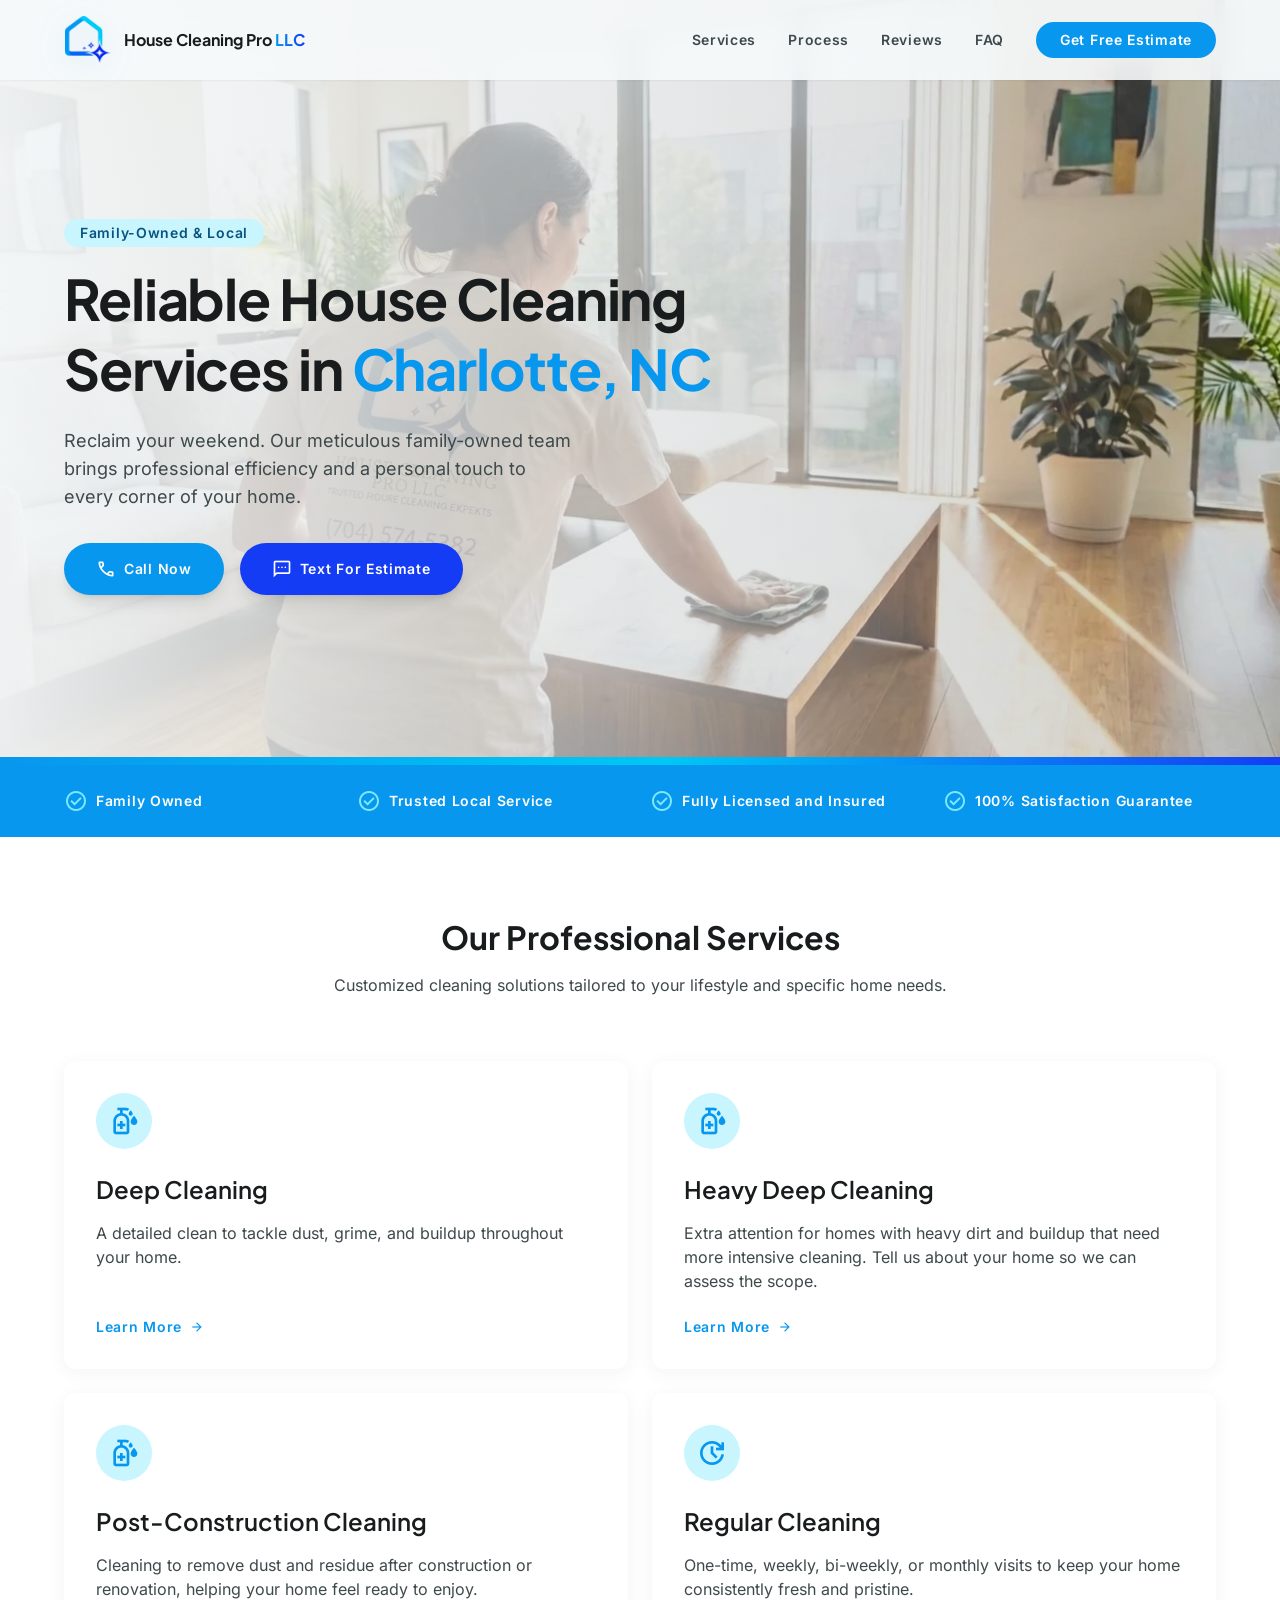
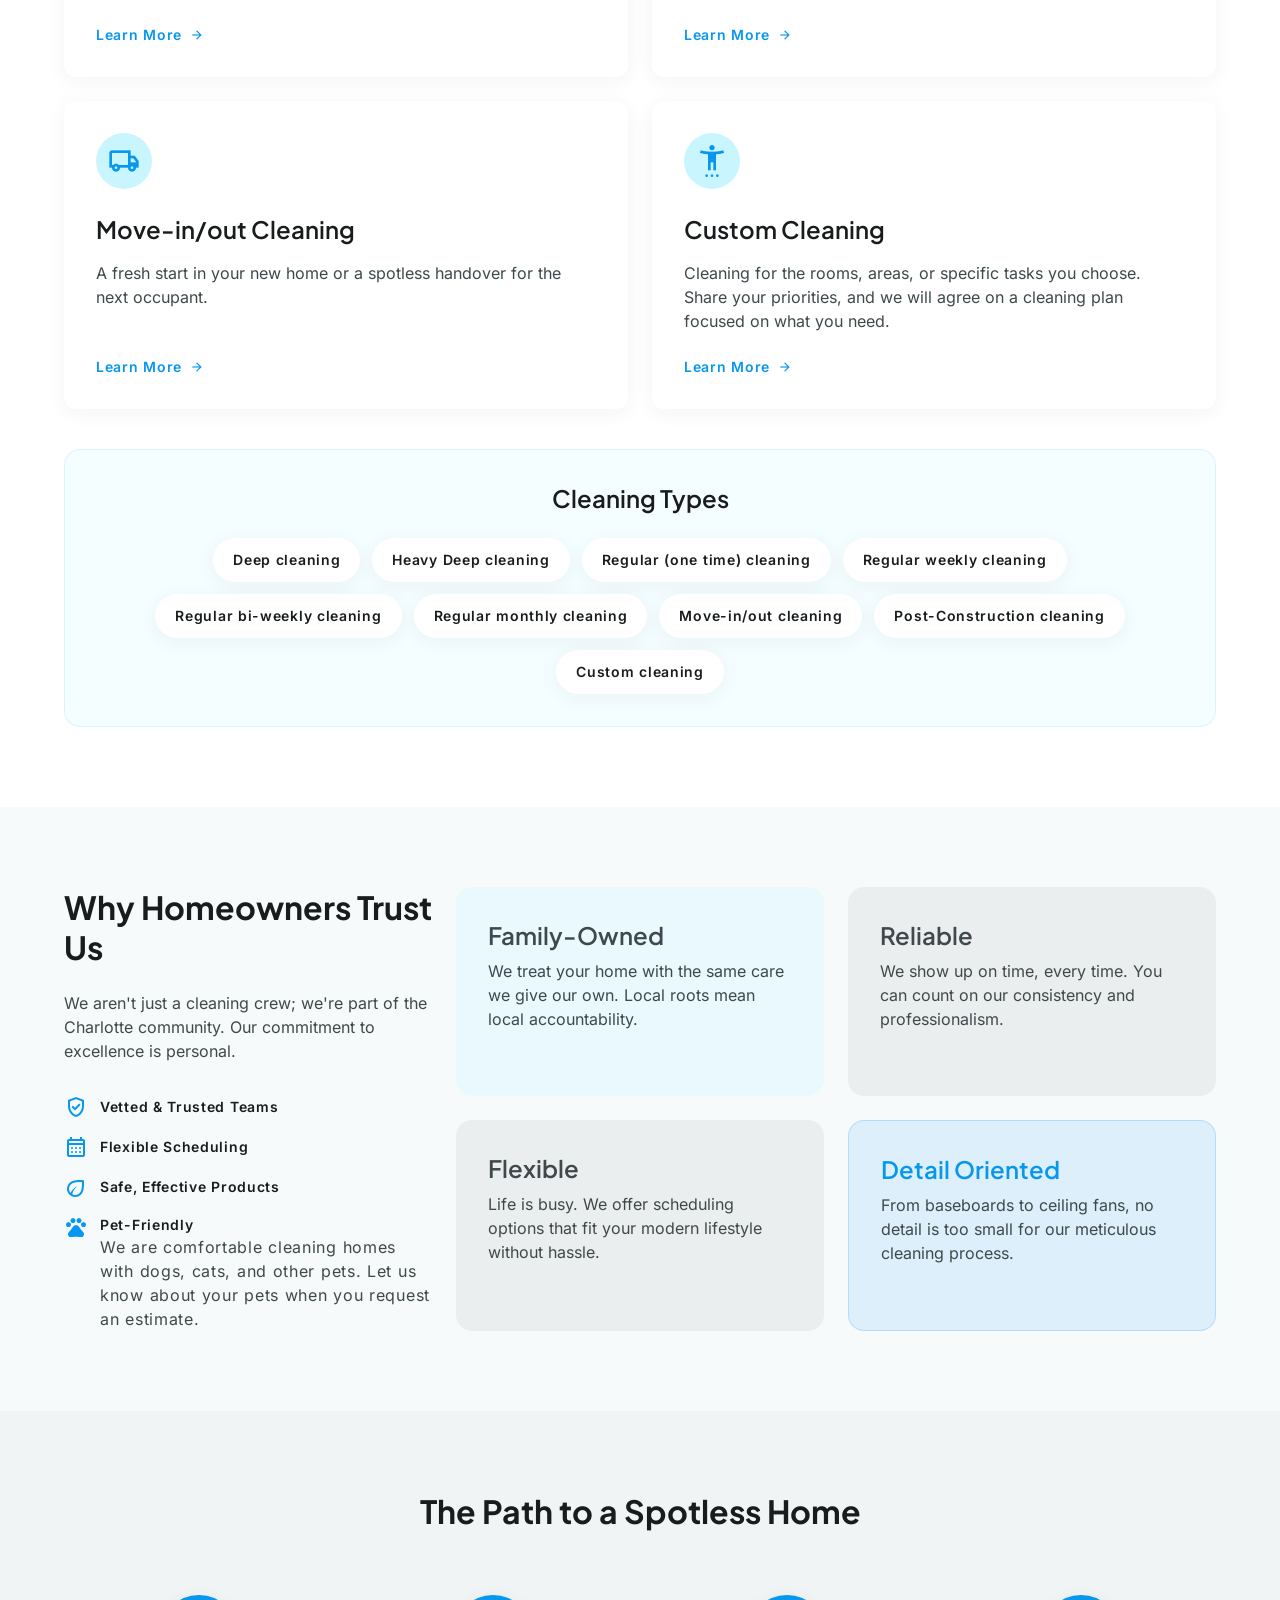
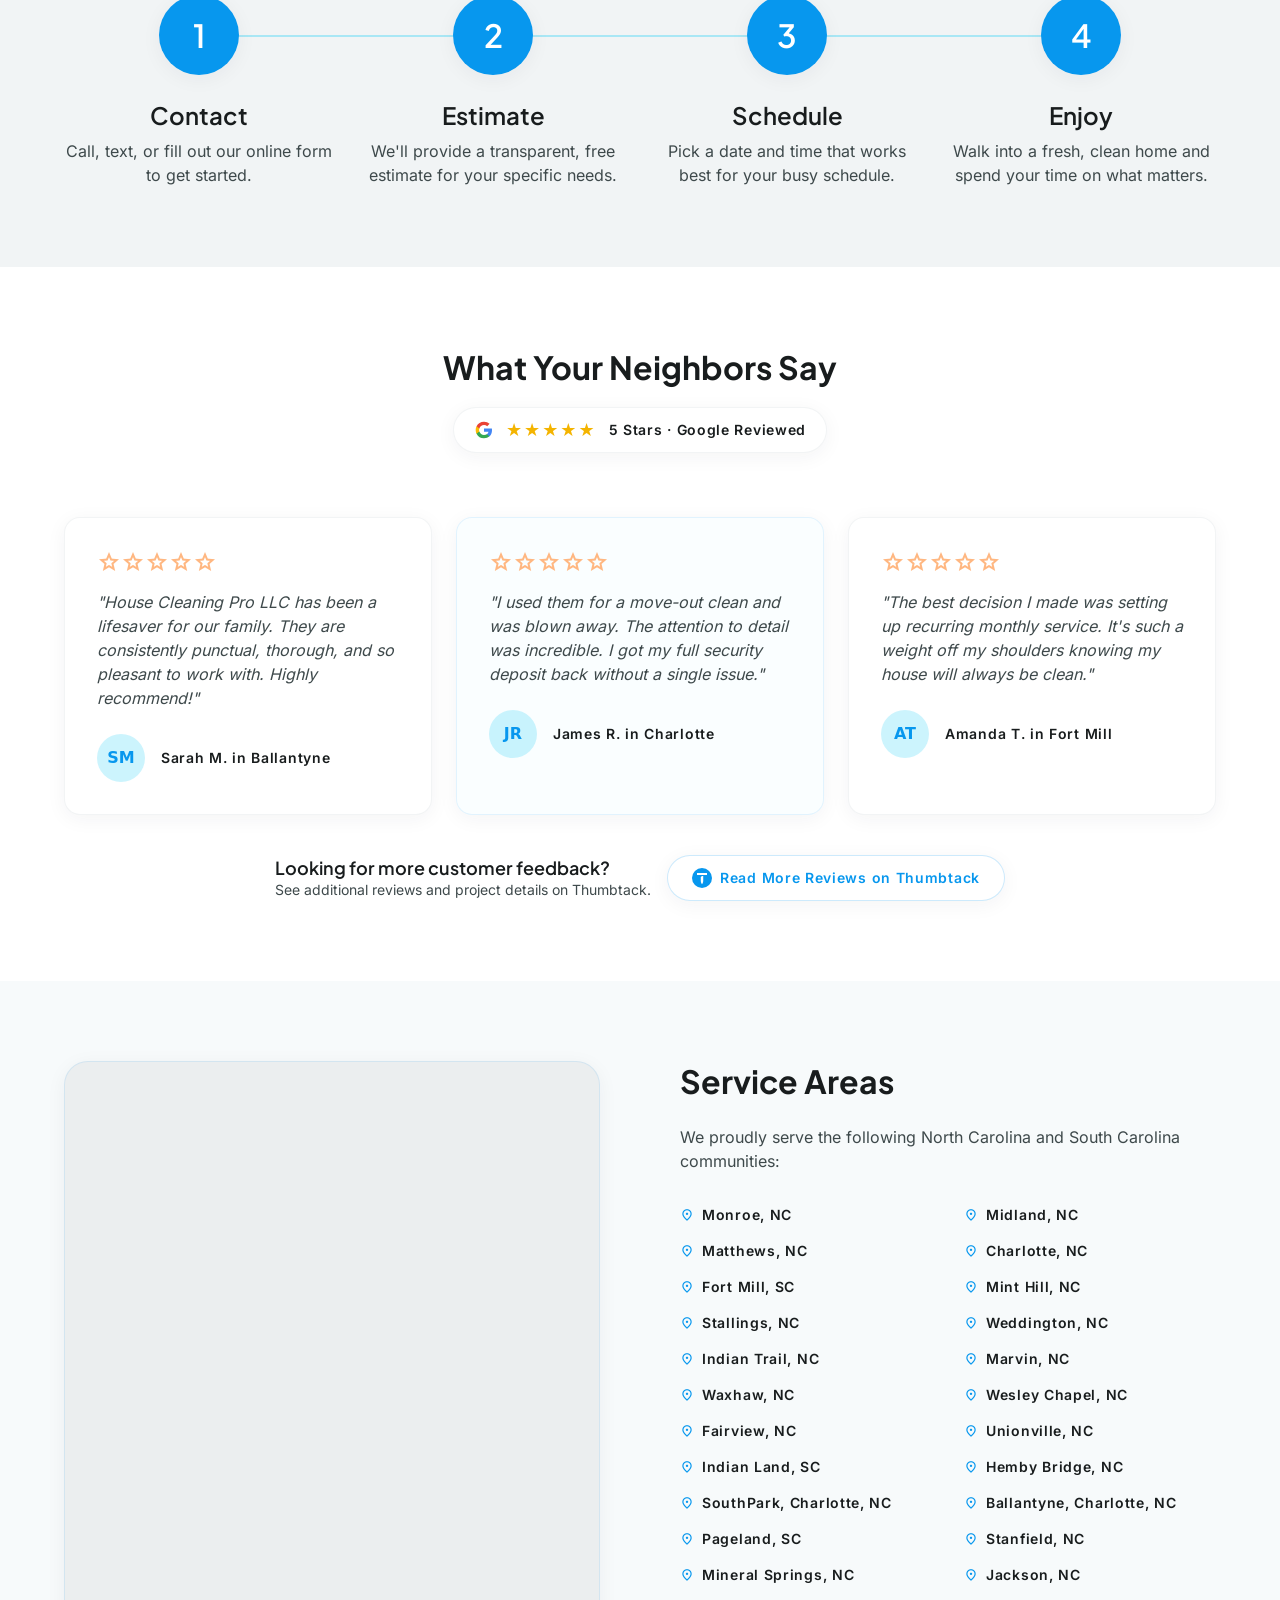
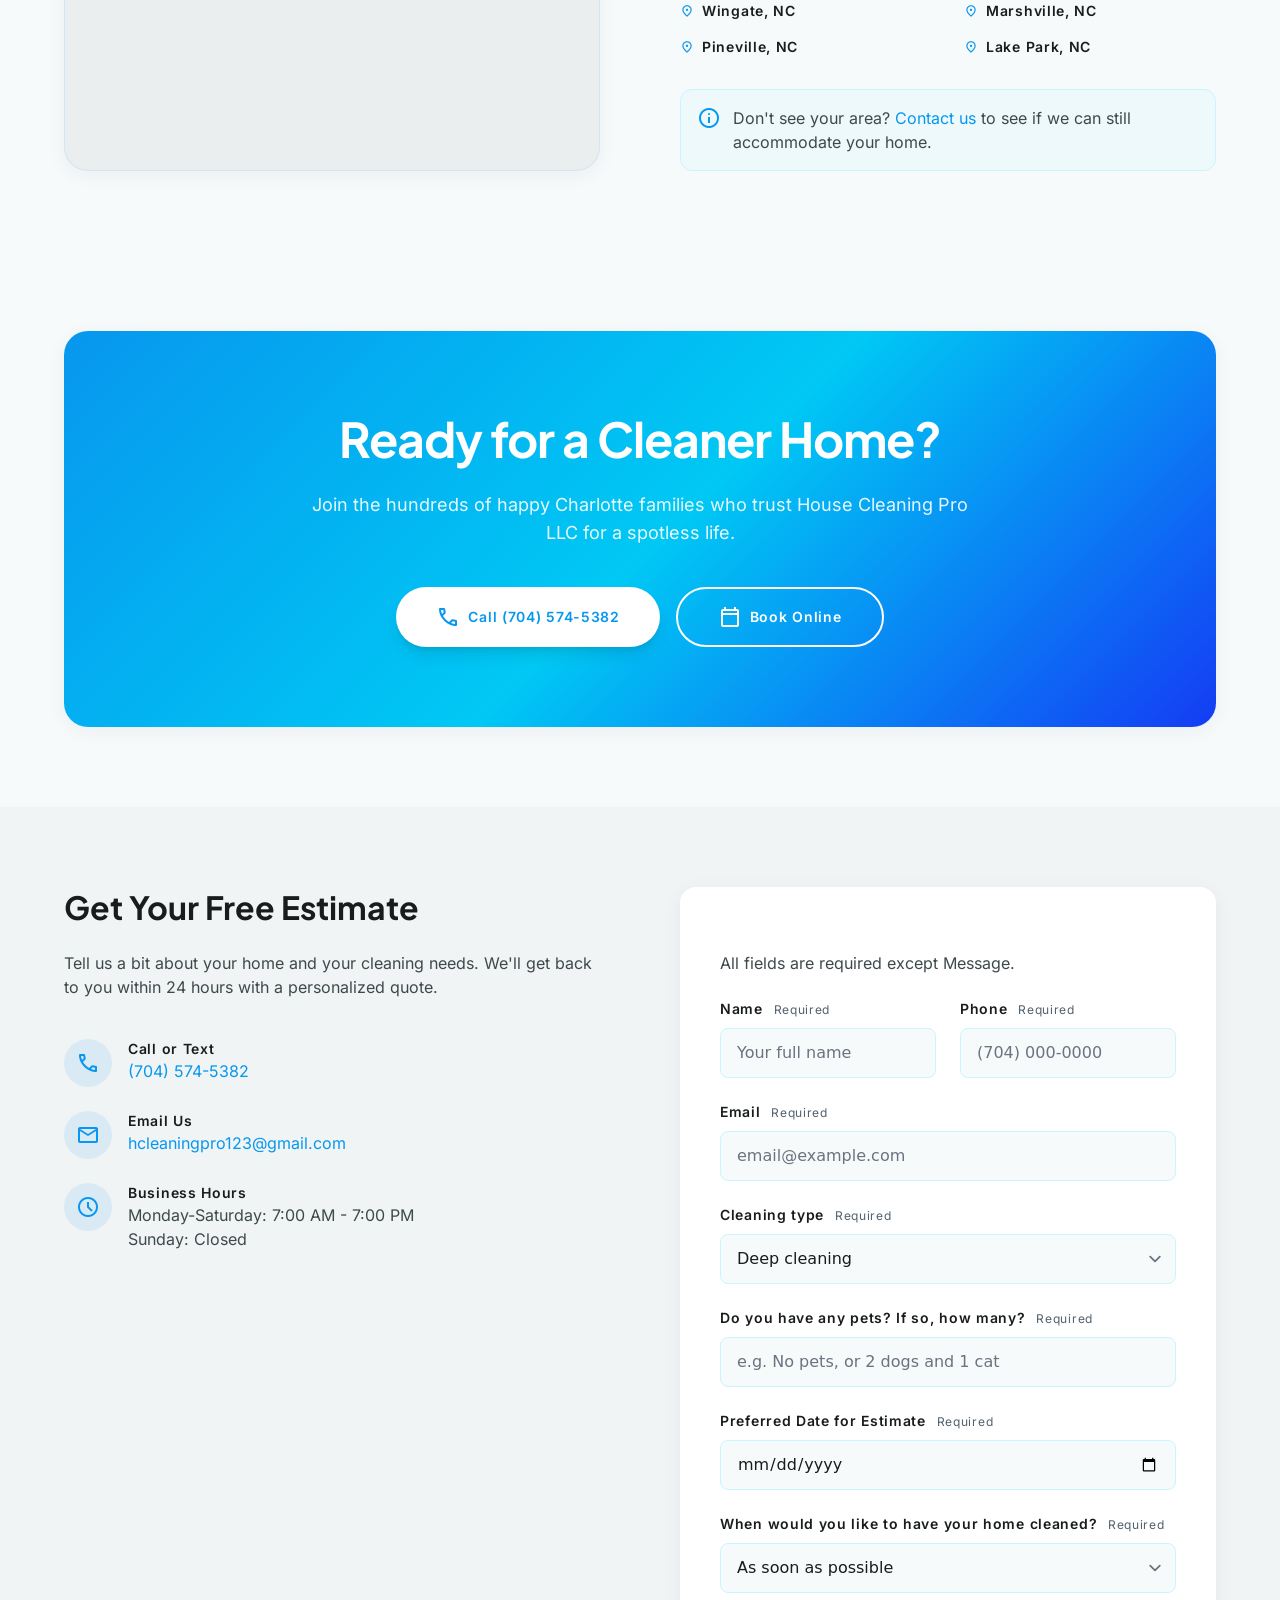
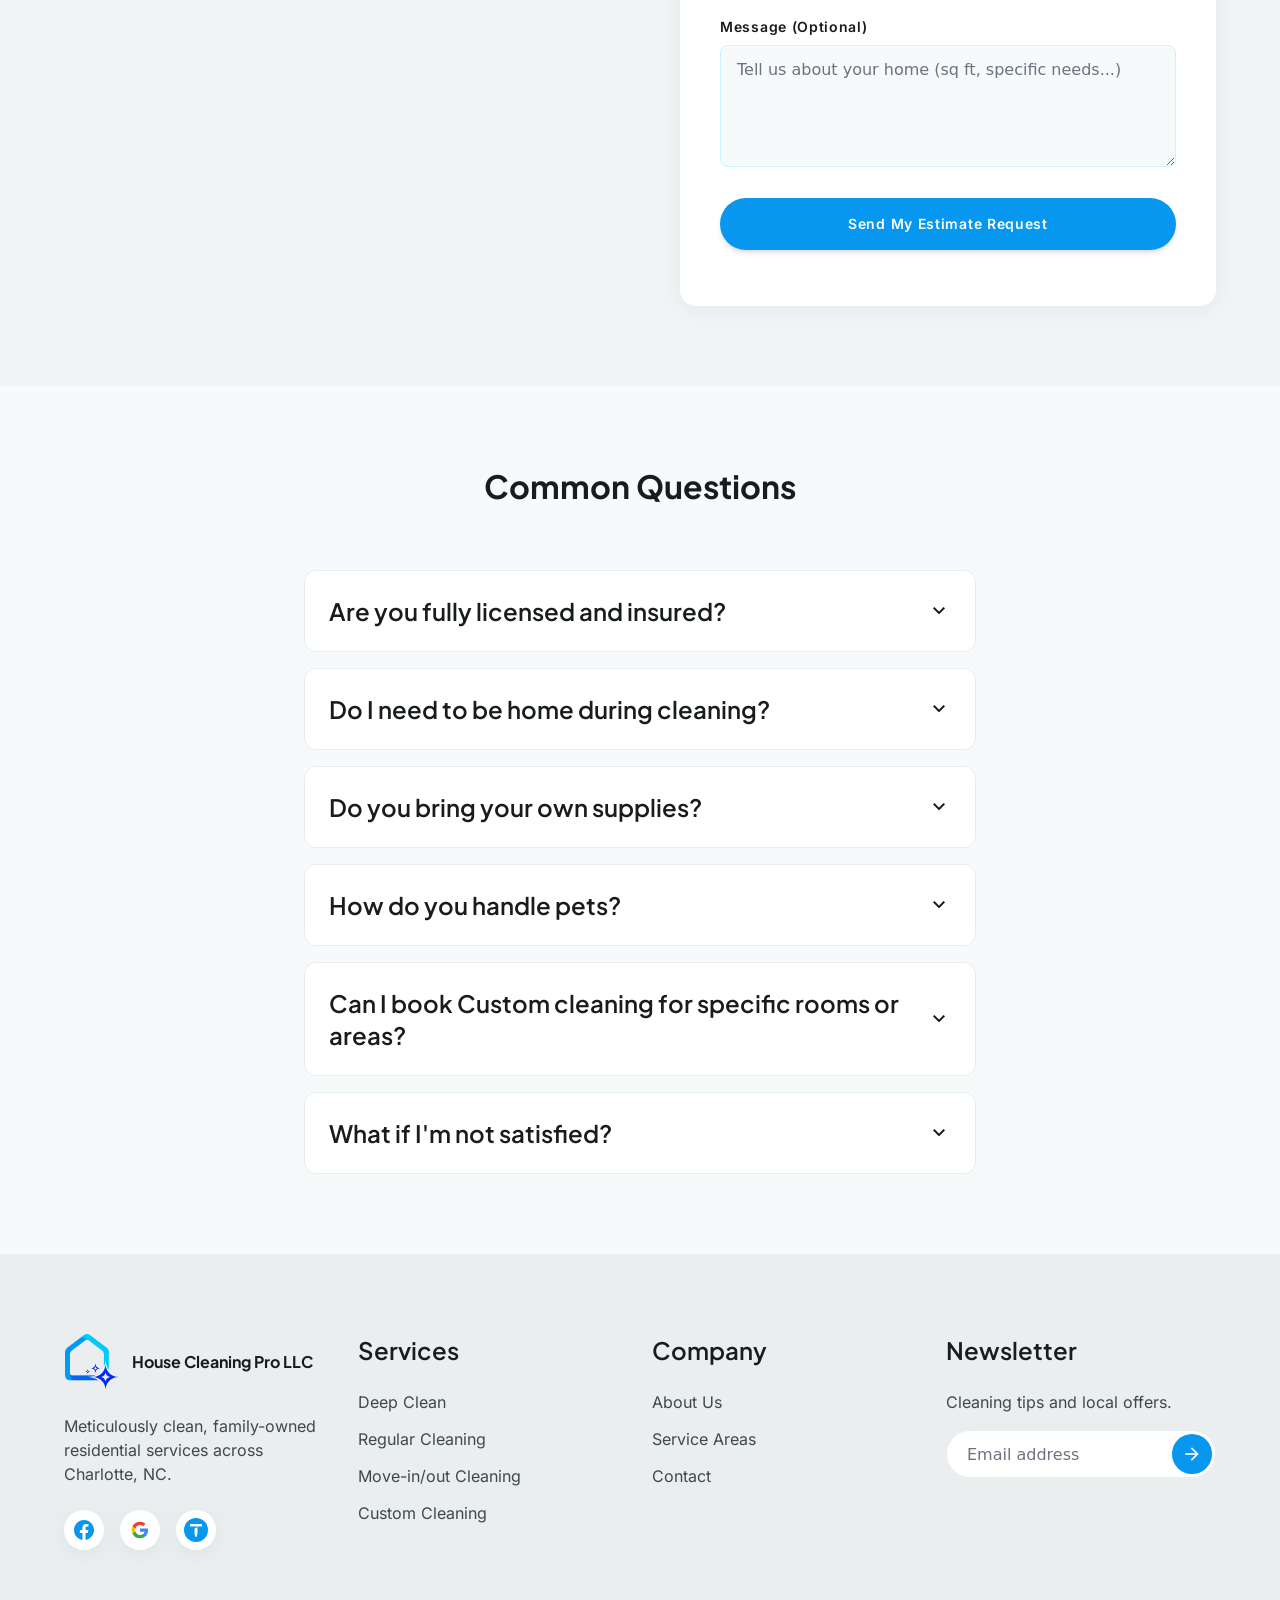
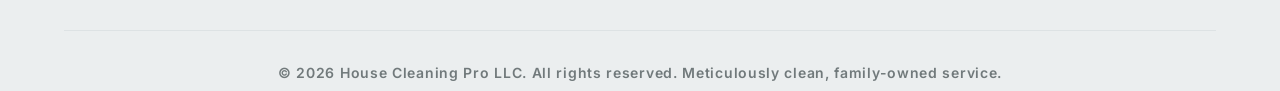
==== index.html @ 535649f6 "Add Google Analytics tag to website pages" ====
<!DOCTYPE html>

<html class="scroll-smooth" lang="en-US"><head>
<!-- Google tag (gtag.js) -->
<script async src="https://www.googletagmanager.com/gtag/js?id=G-TW7TT3MGV9"></script>
<script>
  window.dataLayer = window.dataLayer || [];
  function gtag(){dataLayer.push(arguments);}
  gtag('js', new Date());

  gtag('config', 'G-TW7TT3MGV9');
</script>
<meta charset="utf-8"/>
<meta content="width=device-width, initial-scale=1.0" name="viewport"/>
<title>House Cleaning Services in Charlotte, NC | House Cleaning Pro LLC</title>
<meta content="Professional house cleaning in Charlotte, Monroe, Waxhaw, Fort Mill and nearby areas. Deep, heavy deep, regular, move-in/out, post-construction and custom cleaning. Get a free estimate." name="description"/>
<meta content="index, follow, max-image-preview:large, max-snippet:-1, max-video-preview:-1" name="robots"/>
<meta content="House Cleaning Pro LLC" name="author"/>
<meta content="#0797ee" name="theme-color"/>
<link href="https://cleaningproclt.com/" rel="canonical"/>
<link href="assets/logo.png" rel="icon" type="image/png"/>
<link href="assets/logo.png" rel="apple-touch-icon"/>
<link href="assets/cleaning-service.webp" rel="preload" as="image" type="image/webp" fetchpriority="high"/>
<meta content="website" property="og:type"/>
<meta content="en_US" property="og:locale"/>
<meta content="House Cleaning Pro LLC" property="og:site_name"/>
<meta content="House Cleaning Services in Charlotte, NC | House Cleaning Pro LLC" property="og:title"/>
<meta content="Family-owned professional cleaning for Charlotte, Monroe, Waxhaw, Fort Mill and surrounding communities." property="og:description"/>
<meta content="https://cleaningproclt.com/" property="og:url"/>
<meta content="https://cleaningproclt.com/assets/og-image.jpg" property="og:image"/>
<meta content="image/jpeg" property="og:image:type"/>
<meta content="1200" property="og:image:width"/>
<meta content="630" property="og:image:height"/>
<meta content="House Cleaning Pro LLC professional house cleaning in Charlotte, NC and surrounding areas" property="og:image:alt"/>
<meta content="summary_large_image" name="twitter:card"/>
<meta content="House Cleaning Services in Charlotte, NC | House Cleaning Pro LLC" name="twitter:title"/>
<meta content="Family-owned professional cleaning across the greater Charlotte area." name="twitter:description"/>
<meta content="https://cleaningproclt.com/assets/og-image.jpg" name="twitter:image"/>
<meta content="House Cleaning Pro LLC professional house cleaning in Charlotte, NC and surrounding areas" name="twitter:image:alt"/>
<!-- Local static styles and embedded fonts -->
<link href="assets/fonts.css" rel="stylesheet"/>
<link href="assets/styles.css" rel="stylesheet"/>
<script id="tailwind-config" type="text/plain">
      tailwind.config = {
        darkMode: "class",
        theme: {
          extend: {
            "colors": {
                    "outline-variant": "#bec8cb",
                    "on-tertiary": "#ffffff",
                    "surface": "#f7fafb",
                    "surface-dim": "#d8dbdc",
                    "primary-fixed-dim": "#7de8ff",
                    "on-tertiary-fixed": "#301400",
                    "on-surface": "#181c1d",
                    "surface-container-highest": "#e0e3e4",
                    "primary-container": "#00c8f4",
                    "on-primary": "#ffffff",
                    "on-surface-variant": "#3e494b",
                    "tertiary-fixed": "#ffdcc5",
                    "on-primary-fixed-variant": "#004f8b",
                    "inverse-primary": "#7de8ff",
                    "secondary-container": "#c9f5ff",
                    "outline": "#6e797b",
                    "primary": "#0797ee",
                    "tertiary-container": "#ffb781",
                    "tertiary": "#8b4f1e",
                    "on-tertiary-container": "#542800",
                    "background": "#f7fafb",
                    "on-background": "#181c1d",
                    "secondary": "#143cf4",
                    "on-secondary": "#ffffff",
                    "on-secondary-container": "#07547f",
                    "inverse-surface": "#2d3132",
                    "surface-variant": "#e0e3e4",
                    "surface-tint": "#0797ee",
                    "surface-container": "#ebeeef",
                    "surface-container-low": "#f1f4f5",
                    "surface-container-lowest": "#ffffff"
            },
            "borderRadius": {
                    "DEFAULT": "0.25rem",
                    "lg": "0.5rem",
                    "xl": "0.75rem",
                    "full": "9999px"
            },
            "spacing": {
                    "lg": "48px",
                    "xs": "4px",
                    "base": "8px",
                    "margin-desktop": "64px",
                    "margin-mobile": "16px",
                    "xl": "80px",
                    "sm": "12px",
                    "gutter": "24px",
                    "md": "24px"
            },
            "fontFamily": {
                    "headline-lg": ["Plus Jakarta Sans"],
                    "body-md": ["Inter"],
                    "body-lg": ["Inter"],
                    "label-md": ["Inter"],
                    "headline-md": ["Plus Jakarta Sans"],
                    "display-lg": ["Plus Jakarta Sans"]
            },
            "fontSize": {
                    "headline-lg": ["32px", {"lineHeight": "40px", "fontWeight": "700"}],
                    "headline-lg-mobile": ["28px", {"lineHeight": "36px", "fontWeight": "700"}],
                    "body-md": ["16px", {"lineHeight": "24px", "fontWeight": "400"}],
                    "body-lg": ["18px", {"lineHeight": "28px", "fontWeight": "400"}],
                    "label-md": ["14px", {"lineHeight": "20px", "letterSpacing": "0.05em", "fontWeight": "600"}],
                    "headline-md": ["24px", {"lineHeight": "32px", "fontWeight": "600"}],
                    "display-lg": ["48px", {"lineHeight": "56px", "letterSpacing": "-0.02em", "fontWeight": "700"}]
            }
          },
        },
      }
    </script>
<style>
      .material-symbols-outlined {
        font-variation-settings: 'FILL' 0, 'wght' 400, 'GRAD' 0, 'opsz' 24;
      }
      .ambient-shadow {
        box-shadow: 0px 4px 20px rgba(35, 49, 61, 0.05);
      }
      .ambient-shadow-hover:hover {
        box-shadow: 0px 10px 30px rgba(35, 49, 61, 0.1);
      }
      .glass-nav {
        backdrop-filter: blur(12px);
        -webkit-backdrop-filter: blur(12px);
      }
      .brand-gradient {
        background-image: linear-gradient(135deg, #0797ee 0%, #00c8f4 52%, #143cf4 100%);
      }
      .brand-text {
        background: linear-gradient(90deg, #0797ee, #143cf4);
        -webkit-background-clip: text;
        background-clip: text;
        color: transparent;
      }
      .logo-mark { filter: drop-shadow(0 6px 14px rgba(7, 151, 238, .18)); }
      .required-label { color: #52616d; font-size: 12px; font-weight: 400; white-space: nowrap; margin-left: 6px; }
      .field-error { color: #b42318; font-size: 14px; margin-top: 6px; }
      #estimate-form [aria-invalid="true"] { border-color: #b42318; }
      .form-status { font-size: 14px; margin-top: 16px; }
      .form-status[data-state="success"] { color: #16703c; }
      .form-status[data-state="error"] { color: #b42318; }
      form button:disabled { opacity: .65; cursor: wait; }
    </style>
<!-- Schema.org -->
<script type="application/ld+json">
{
  "@context": "https://schema.org",
  "@type": "HomeAndConstructionBusiness",
  "@id": "https://cleaningproclt.com/#business",
  "name": "House Cleaning Pro LLC",
  "description": "Family-owned professional house cleaning serving Charlotte, Monroe, Waxhaw, Fort Mill and surrounding communities.",
  "image": "https://cleaningproclt.com/assets/cleaning-service.png",
  "logo": "https://cleaningproclt.com/assets/logo.png",
  "telephone": "+17045745382",
  "email": "hcleaningpro123@gmail.com",
  "url": "https://cleaningproclt.com/",
  "sameAs": [
    "https://www.facebook.com/HouseCleaningProLLC/",
    "https://maps.app.goo.gl/osBUgw1ujNx6BJtZ8",
    "https://www.thumbtack.com/nc/monroe/house-cleaning/house-cleaning-pro-llc/service/554406976621215750"
  ],
  "areaServed": [
    "Monroe, NC",
    "Midland, NC",
    "Matthews, NC",
    "Charlotte, NC",
    "Fort Mill, SC",
    "Mint Hill, NC",
    "Stallings, NC",
    "Weddington, NC",
    "Indian Trail, NC",
    "Marvin, NC",
    "Waxhaw, NC",
    "Wesley Chapel, NC",
    "Fairview, NC",
    "Unionville, NC",
    "Indian Land, SC",
    "Hemby Bridge, NC",
    "SouthPark, Charlotte, NC",
    "Ballantyne, Charlotte, NC",
    "Pageland, SC",
    "Stanfield, NC",
    "Mineral Springs, NC",
    "Jackson, NC",
    "Wingate, NC",
    "Marshville, NC",
    "Pineville, NC",
    "Lake Park, NC"
  ],
  "contactPoint": {
    "@type": "ContactPoint",
    "telephone": "+17045745382",
    "contactType": "customer service",
    "availableLanguage": "English"
  },
  "openingHoursSpecification": {
    "@type": "OpeningHoursSpecification",
    "dayOfWeek": [
      "Monday",
      "Tuesday",
      "Wednesday",
      "Thursday",
      "Friday",
      "Saturday"
    ],
    "opens": "07:00",
    "closes": "19:00"
  },
  "hasOfferCatalog": {
    "@type": "OfferCatalog",
    "name": "Cleaning Services",
    "itemListElement": [
      {
        "@type": "Offer",
        "itemOffered": {
          "@type": "Service",
          "name": "Deep cleaning"
        }
      },
      {
        "@type": "Offer",
        "itemOffered": {
          "@type": "Service",
          "name": "Heavy Deep cleaning"
        }
      },
      {
        "@type": "Offer",
        "itemOffered": {
          "@type": "Service",
          "name": "Regular (one time) cleaning"
        }
      },
      {
        "@type": "Offer",
        "itemOffered": {
          "@type": "Service",
          "name": "Regular weekly cleaning"
        }
      },
      {
        "@type": "Offer",
        "itemOffered": {
          "@type": "Service",
          "name": "Regular bi-weekly cleaning"
        }
      },
      {
        "@type": "Offer",
        "itemOffered": {
          "@type": "Service",
          "name": "Regular monthly cleaning"
        }
      },
      {
        "@type": "Offer",
        "itemOffered": {
          "@type": "Service",
          "name": "Move-in/out cleaning"
        }
      },
      {
        "@type": "Offer",
        "itemOffered": {
          "@type": "Service",
          "name": "Post-Construction cleaning"
        }
      },
      {
        "@type": "Offer",
        "itemOffered": {
          "@type": "Service",
          "name": "Custom cleaning"
        }
      }
    ]
  }
}
</script>
<script type="application/ld+json">
{
  "@context": "https://schema.org",
  "@graph": [
    {
      "@type": "WebSite",
      "@id": "https://cleaningproclt.com/#website",
      "url": "https://cleaningproclt.com/",
      "name": "House Cleaning Pro LLC",
      "inLanguage": "en-US",
      "publisher": {
        "@id": "https://cleaningproclt.com/#business"
      }
    },
    {
      "@type": "WebPage",
      "@id": "https://cleaningproclt.com/#webpage",
      "url": "https://cleaningproclt.com/",
      "name": "House Cleaning Services in Charlotte, NC | House Cleaning Pro LLC",
      "description": "Professional house cleaning in Charlotte, Monroe, Waxhaw, Fort Mill and nearby areas.",
      "isPartOf": {
        "@id": "https://cleaningproclt.com/#website"
      },
      "about": {
        "@id": "https://cleaningproclt.com/#business"
      },
      "primaryImageOfPage": {
        "@type": "ImageObject",
        "url": "https://cleaningproclt.com/assets/cleaning-service.png"
      },
      "inLanguage": "en-US"
    }
  ]
}
</script>
<script type="application/ld+json">
{
  "@context": "https://schema.org",
  "@type": "FAQPage",
  "mainEntity": [
    {
      "@type": "Question",
      "name": "Are you fully licensed and insured?",
      "acceptedAnswer": {
        "@type": "Answer",
        "text": "Yes, House Cleaning Pro LLC is fully licensed and insured. Your home and our staff are protected for your peace of mind."
      }
    },
    {
      "@type": "Question",
      "name": "Do I need to be home during cleaning?",
      "acceptedAnswer": {
        "@type": "Answer",
        "text": "No. Clients may provide a key or door code, or choose to be home during the cleaning."
      }
    },
    {
      "@type": "Question",
      "name": "Do you bring your own supplies?",
      "acceptedAnswer": {
        "@type": "Answer",
        "text": "Yes, we provide professional cleaning supplies and equipment and can accommodate preferred products when requested."
      }
    },
    {
      "@type": "Question",
      "name": "How do you handle pets?",
      "acceptedAnswer": {
        "@type": "Answer",
        "text": "Yes, we are Pet Friendly! We are comfortable cleaning homes with dogs, cats, and other pets. Please tell us how many pets you have and share any special instructions. We ask that aggressive pets be safely secured during cleaning."
      }
    },
    {
      "@type": "Question",
      "name": "What if I am not satisfied?",
      "acceptedAnswer": {
        "@type": "Answer",
        "text": "We offer a 100% satisfaction guarantee. Contact us within 24 hours and we will return to address the issue at no extra cost."
      }
    },
    {
      "@type": "Question",
      "name": "Can I book Custom cleaning for specific rooms or areas?",
      "acceptedAnswer": {
        "@type": "Answer",
        "text": "Yes! Custom cleaning focuses on the rooms, areas, or specific tasks you choose. Tell us your priorities when requesting an estimate so we can agree on the scope of your cleaning."
      }
    }
  ]
}
</script>
</head>
<body class="bg-surface text-on-surface selection:bg-primary-container selection:text-white overflow-x-hidden pb-16 md:pb-0">
<!-- TopNavBar -->
<header class="fixed top-0 w-full z-50 bg-surface/90 backdrop-blur-md shadow-sm">
<nav class="flex justify-between items-center w-full max-w-[1280px] mx-auto px-margin-mobile md:px-8 lg:px-margin-desktop py-4">
<a class="flex items-center gap-3 font-headline-md font-bold text-on-surface" href="#" aria-label="House Cleaning Pro LLC home">
<img class="logo-mark h-12 w-12 object-contain" src="assets/logo.png" alt="House Cleaning Pro LLC logo" width="207" height="216"/>
<span class="hidden lg:block whitespace-nowrap">House Cleaning Pro <span class="brand-text">LLC</span></span>
</a>
<div class="hidden md:flex gap-4 lg:gap-8 items-center">
<a class="text-on-surface-variant hover:text-primary transition-colors font-label-md text-label-md" href="#services">Services</a>
<a class="text-on-surface-variant hover:text-primary transition-colors font-label-md text-label-md" href="#process">Process</a>
<a class="text-on-surface-variant hover:text-primary transition-colors font-label-md text-label-md" href="#testimonials">Reviews</a>
<a class="text-on-surface-variant hover:text-primary transition-colors font-label-md text-label-md" href="#faq">FAQ</a>
<a class="bg-primary text-on-primary px-4 lg:px-6 py-2 rounded-full font-label-md text-label-md whitespace-nowrap hover:opacity-90 transition-all duration-300 active:scale-95" href="#contact">Get Free Estimate</a>
</div>
<!-- Mobile Menu Toggle -->
<button aria-label="Menu" aria-expanded="false" aria-controls="mobile-menu" class="md:hidden text-primary" id="menu-toggle">
<span class="material-symbols-outlined">menu</span>
</button>
</nav>
<div class="hidden md:hidden border-t border-primary/10 bg-white px-margin-mobile py-4" id="mobile-menu">
<div class="flex flex-col gap-4 font-label-md text-label-md">
<a href="#services">Services</a><a href="#process">Process</a><a href="#testimonials">Reviews</a><a href="#faq">FAQ</a>
<a class="brand-gradient text-white text-center px-6 py-3 rounded-full" href="#contact">Get Free Estimate</a>
</div>
</div>
</header>
<!-- Hero Section -->
<section class="relative pt-32 pb-xl overflow-hidden min-h-[85vh] flex items-center">
<div class="absolute inset-0 z-0">
<picture class="block w-full h-full">
<source srcset="assets/cleaning-service.webp" type="image/webp"/>
<img alt="House Cleaning Pro team member cleaning a bright modern Charlotte home" class="w-full h-full object-cover object-center brightness-[0.82]" src="assets/cleaning-service.png" width="1376" height="768" fetchpriority="high" decoding="async"/>
</picture>
<div class="absolute inset-0 bg-gradient-to-r from-surface/95 via-surface/60 to-transparent"></div>
<div class="absolute inset-x-0 bottom-0 h-2 brand-gradient"></div>
</div>
<div class="relative z-10 w-full min-w-0 max-w-[1280px] mx-auto px-margin-mobile md:px-margin-desktop">
<div class="min-w-0 max-w-2xl">
<span class="inline-block px-4 py-1 rounded-full bg-secondary-container text-on-secondary-container font-label-md text-label-md mb-4">Family-Owned &amp; Local</span>
<h1 class="font-display-lg text-[38px] leading-[46px] sm:text-display-lg md:text-[56px] md:leading-tight mb-6 text-on-surface break-words">
                    Reliable House Cleaning Services in <span class="text-primary">Charlotte, NC</span>
</h1>
<p class="font-body-lg text-body-lg text-on-surface-variant mb-8 max-w-lg">
                    Reclaim your weekend. Our meticulous family-owned team brings professional efficiency and a personal touch to every corner of your home.
                </p>
<div class="flex flex-col sm:flex-row gap-4">
<a class="bg-primary text-on-primary px-8 py-4 rounded-full font-label-md text-label-md flex items-center justify-center gap-2 hover:opacity-90 transition-all active:scale-95 shadow-lg" href="tel:+17045745382">
<span class="material-symbols-outlined text-[20px]">call</span>
                        Call Now
                    </a>
<a class="bg-secondary text-on-secondary px-8 py-4 rounded-full font-label-md text-label-md flex items-center justify-center gap-2 hover:opacity-90 transition-all active:scale-95 shadow-lg" href="sms:+17045745382">
<span class="material-symbols-outlined text-[20px]">sms</span>
                        Text For Estimate
                    </a>
</div>
</div>
</div>
</section>
<!-- Trust Bar -->
<div class="bg-primary py-6">
<div class="max-w-[1280px] mx-auto px-margin-mobile md:px-margin-desktop grid grid-cols-1 sm:grid-cols-2 lg:grid-cols-4 gap-5">
<div class="flex items-center gap-2 text-on-primary font-label-md text-label-md">
<span class="material-symbols-outlined text-primary-fixed-dim" style="font-variation-settings: 'FILL' 1;">check_circle</span>
                Family Owned
            </div>
<div class="flex items-center gap-2 text-on-primary font-label-md text-label-md">
<span class="material-symbols-outlined text-primary-fixed-dim" style="font-variation-settings: 'FILL' 1;">check_circle</span>
                Trusted Local Service
            </div>
<div class="flex items-center gap-2 text-on-primary font-label-md text-label-md">
<span class="material-symbols-outlined text-primary-fixed-dim" style="font-variation-settings: 'FILL' 1;">check_circle</span>
                Fully Licensed and Insured
            </div>
<div class="flex items-center gap-2 text-on-primary font-label-md text-label-md">
<span class="material-symbols-outlined text-primary-fixed-dim" style="font-variation-settings: 'FILL' 1;">check_circle</span>
                100% Satisfaction Guarantee
            </div>
</div>
</div>
<!-- Services Grid -->
<section class="py-xl bg-surface-container-lowest" id="services">
<div class="max-w-[1280px] mx-auto px-margin-mobile md:px-margin-desktop">
<div class="text-center mb-16">
<h2 class="font-headline-lg text-headline-lg text-on-surface mb-4">Our Professional Services</h2>
<p class="font-body-md text-body-md text-on-surface-variant max-w-2xl mx-auto">Customized cleaning solutions tailored to your lifestyle and specific home needs.</p>
</div>
<div class="grid grid-cols-1 md:grid-cols-2 gap-gutter">
<!-- Service 1 -->
<div class="bg-white p-8 rounded-xl ambient-shadow ambient-shadow-hover transition-all flex flex-col h-full">
<div class="w-14 h-14 rounded-full bg-secondary-container flex items-center justify-center text-primary mb-6">
<span class="material-symbols-outlined text-[32px]">sanitizer</span>
</div>
<h3 class="font-headline-md text-headline-md text-on-surface mb-4">Deep Cleaning</h3>
<p class="font-body-md text-body-md text-on-surface-variant mb-6 flex-grow">A detailed clean to tackle dust, grime, and buildup throughout your home.</p>
<a class="text-primary font-label-md text-label-md flex items-center gap-2 hover:underline" href="#contact">Learn More <span class="material-symbols-outlined text-sm">arrow_forward</span></a>
</div>
<!-- Heavy Deep Cleaning -->
<div class="bg-white p-8 rounded-xl ambient-shadow ambient-shadow-hover transition-all flex flex-col h-full">
<div class="w-14 h-14 rounded-full bg-secondary-container flex items-center justify-center text-primary mb-6">
<span class="material-symbols-outlined text-[32px]">sanitizer</span>
</div>
<h3 class="font-headline-md text-headline-md text-on-surface mb-4">Heavy Deep Cleaning</h3>
<p class="font-body-md text-body-md text-on-surface-variant mb-6 flex-grow">Extra attention for homes with heavy dirt and buildup that need more intensive cleaning. Tell us about your home so we can assess the scope.</p>
<a class="text-primary font-label-md text-label-md flex items-center gap-2 hover:underline" href="#contact">Learn More <span class="material-symbols-outlined text-sm">arrow_forward</span></a>
</div>
<!-- Post-Construction Cleaning -->
<div class="bg-white p-8 rounded-xl ambient-shadow ambient-shadow-hover transition-all flex flex-col h-full">
<div class="w-14 h-14 rounded-full bg-secondary-container flex items-center justify-center text-primary mb-6">
<span class="material-symbols-outlined text-[32px]">sanitizer</span>
</div>
<h3 class="font-headline-md text-headline-md text-on-surface mb-4">Post-Construction Cleaning</h3>
<p class="font-body-md text-body-md text-on-surface-variant mb-6 flex-grow">Cleaning to remove dust and residue after construction or renovation, helping your home feel ready to enjoy.</p>
<a class="text-primary font-label-md text-label-md flex items-center gap-2 hover:underline" href="#contact">Learn More <span class="material-symbols-outlined text-sm">arrow_forward</span></a>
</div>
<!-- Service 2 -->
<div class="bg-white p-8 rounded-xl ambient-shadow ambient-shadow-hover transition-all flex flex-col h-full">
<div class="w-14 h-14 rounded-full bg-secondary-container flex items-center justify-center text-primary mb-6">
<span class="material-symbols-outlined text-[32px]">update</span>
</div>
<h3 class="font-headline-md text-headline-md text-on-surface mb-4">Regular Cleaning</h3>
<p class="font-body-md text-body-md text-on-surface-variant mb-6 flex-grow">One-time, weekly, bi-weekly, or monthly visits to keep your home consistently fresh and pristine.</p>
<a class="text-primary font-label-md text-label-md flex items-center gap-2 hover:underline" href="#contact">Learn More <span class="material-symbols-outlined text-sm">arrow_forward</span></a>
</div>
<!-- Service 3 -->
<div class="bg-white p-8 rounded-xl ambient-shadow ambient-shadow-hover transition-all flex flex-col h-full">
<div class="w-14 h-14 rounded-full bg-secondary-container flex items-center justify-center text-primary mb-6">
<span class="material-symbols-outlined text-[32px]">local_shipping</span>
</div>
<h3 class="font-headline-md text-headline-md text-on-surface mb-4">Move-in/out Cleaning</h3>
<p class="font-body-md text-body-md text-on-surface-variant mb-6 flex-grow">A fresh start in your new home or a spotless handover for the next occupant.</p>
<a class="text-primary font-label-md text-label-md flex items-center gap-2 hover:underline" href="#contact">Learn More <span class="material-symbols-outlined text-sm">arrow_forward</span></a>
</div>
<!-- Service 4 -->
<div class="bg-white p-8 rounded-xl ambient-shadow ambient-shadow-hover transition-all flex flex-col h-full">
<div class="w-14 h-14 rounded-full bg-secondary-container flex items-center justify-center text-primary mb-6">
<span class="material-symbols-outlined text-[32px]">settings_accessibility</span>
</div>
<h3 class="font-headline-md text-headline-md text-on-surface mb-4">Custom Cleaning</h3>
<p class="font-body-md text-body-md text-on-surface-variant mb-6 flex-grow">Cleaning for the rooms, areas, or specific tasks you choose. Share your priorities, and we will agree on a cleaning plan focused on what you need.</p>
<a class="text-primary font-label-md text-label-md flex items-center gap-2 hover:underline" href="#contact">Learn More <span class="material-symbols-outlined text-sm">arrow_forward</span></a>
</div>
</div>
<div class="mt-10 rounded-2xl border border-primary/10 bg-secondary-container/20 p-6 md:p-8">
<h3 class="font-headline-md text-headline-md text-on-surface text-center mb-6">Cleaning Types</h3>
<div class="flex flex-wrap justify-center gap-3">
<span class="bg-white px-5 py-3 rounded-full font-label-md text-label-md text-on-surface ambient-shadow">Deep cleaning</span>
<span class="bg-white px-5 py-3 rounded-full font-label-md text-label-md text-on-surface ambient-shadow">Heavy Deep cleaning</span>
<span class="bg-white px-5 py-3 rounded-full font-label-md text-label-md text-on-surface ambient-shadow">Regular (one time) cleaning</span>
<span class="bg-white px-5 py-3 rounded-full font-label-md text-label-md text-on-surface ambient-shadow">Regular weekly cleaning</span>
<span class="bg-white px-5 py-3 rounded-full font-label-md text-label-md text-on-surface ambient-shadow">Regular bi-weekly cleaning</span>
<span class="bg-white px-5 py-3 rounded-full font-label-md text-label-md text-on-surface ambient-shadow">Regular monthly cleaning</span>
<span class="bg-white px-5 py-3 rounded-full font-label-md text-label-md text-on-surface ambient-shadow">Move-in/out cleaning</span>
<span class="bg-white px-5 py-3 rounded-full font-label-md text-label-md text-on-surface ambient-shadow">Post-Construction cleaning</span>
<span class="bg-white px-5 py-3 rounded-full font-label-md text-label-md text-on-surface ambient-shadow">Custom cleaning</span>
</div>
</div>
</div>
</section>
<!-- Why Us Section (Bento Inspired) -->
<section class="py-xl bg-surface" id="why-us">
<div class="max-w-[1280px] mx-auto px-margin-mobile md:px-margin-desktop">
<div class="grid grid-cols-1 md:grid-cols-12 gap-gutter">
<div class="md:col-span-4 flex flex-col justify-center">
<h2 class="font-headline-lg text-headline-lg text-on-surface mb-6">Why Homeowners Trust Us</h2>
<p class="font-body-md text-body-md text-on-surface-variant mb-8">We aren't just a cleaning crew; we're part of the Charlotte community. Our commitment to excellence is personal.</p>
<ul class="space-y-4">
<li class="flex items-center gap-3 font-label-md text-label-md text-on-surface">
<span class="material-symbols-outlined text-primary">verified_user</span>
                            Vetted &amp; Trusted Teams
                        </li>
<li class="flex items-center gap-3 font-label-md text-label-md text-on-surface">
<span class="material-symbols-outlined text-primary">calendar_month</span>
                            Flexible Scheduling
                        </li>
<li class="flex items-center gap-3 font-label-md text-label-md text-on-surface">
<span class="material-symbols-outlined text-primary">eco</span>
                            Safe, Effective Products
                        </li>
<li class="flex items-start gap-3 font-label-md text-label-md text-on-surface">
<span class="material-symbols-outlined text-primary" aria-hidden="true">pets</span>
<div>
                            Pet-Friendly
<p class="font-body-md text-body-md text-on-surface-variant mt-2">We are comfortable cleaning homes with dogs, cats, and other pets. Let us know about your pets when you request an estimate.</p>
</div>
</li>
</ul>
</div>
<div class="md:col-span-8 grid grid-cols-1 sm:grid-cols-2 gap-6">
<div class="bg-secondary-container/30 p-8 rounded-2xl">
<h4 class="font-headline-md text-headline-md text-on-surface-variant mb-2">Family-Owned</h4>
<p class="font-body-md text-body-md text-on-surface-variant">We treat your home with the same care we give our own. Local roots mean local accountability.</p>
</div>
<div class="bg-surface-container p-8 rounded-2xl">
<h4 class="font-headline-md text-headline-md text-on-surface-variant mb-2">Reliable</h4>
<p class="font-body-md text-body-md text-on-surface-variant">We show up on time, every time. You can count on our consistency and professionalism.</p>
</div>
<div class="bg-surface-container p-8 rounded-2xl">
<h4 class="font-headline-md text-headline-md text-on-surface-variant mb-2">Flexible</h4>
<p class="font-body-md text-body-md text-on-surface-variant">Life is busy. We offer scheduling options that fit your modern lifestyle without hassle.</p>
</div>
<div class="bg-primary/10 p-8 rounded-2xl border border-primary/20">
<h4 class="font-headline-md text-headline-md text-primary mb-2">Detail Oriented</h4>
<p class="font-body-md text-body-md text-on-surface-variant">From baseboards to ceiling fans, no detail is too small for our meticulous cleaning process.</p>
</div>
</div>
</div>
</div>
</section>
<!-- How It Works -->
<section class="py-xl bg-surface-container-low" id="process">
<div class="max-w-[1280px] mx-auto px-margin-mobile md:px-margin-desktop">
<h2 class="font-headline-lg text-headline-lg text-on-surface text-center mb-16">The Path to a Spotless Home</h2>
<div class="relative">
<!-- Desktop Connection Line -->
<div class="hidden md:block absolute top-10 left-[10%] right-[10%] h-[2px] bg-primary-container/30 z-0"></div>
<div class="grid grid-cols-1 md:grid-cols-4 gap-gutter relative z-10">
<!-- Step 1 -->
<div class="text-center group">
<div class="w-20 h-20 bg-primary text-on-primary rounded-full flex items-center justify-center font-display-lg text-[32px] mx-auto mb-6 ambient-shadow group-hover:scale-110 transition-transform">1</div>
<h4 class="font-headline-md text-headline-md text-on-surface mb-2">Contact</h4>
<p class="font-body-md text-body-md text-on-surface-variant">Call, text, or fill out our online form to get started.</p>
</div>
<!-- Step 2 -->
<div class="text-center group">
<div class="w-20 h-20 bg-primary text-on-primary rounded-full flex items-center justify-center font-display-lg text-[32px] mx-auto mb-6 ambient-shadow group-hover:scale-110 transition-transform">2</div>
<h4 class="font-headline-md text-headline-md text-on-surface mb-2">Estimate</h4>
<p class="font-body-md text-body-md text-on-surface-variant">We'll provide a transparent, free estimate for your specific needs.</p>
</div>
<!-- Step 3 -->
<div class="text-center group">
<div class="w-20 h-20 bg-primary text-on-primary rounded-full flex items-center justify-center font-display-lg text-[32px] mx-auto mb-6 ambient-shadow group-hover:scale-110 transition-transform">3</div>
<h4 class="font-headline-md text-headline-md text-on-surface mb-2">Schedule</h4>
<p class="font-body-md text-body-md text-on-surface-variant">Pick a date and time that works best for your busy schedule.</p>
</div>
<!-- Step 4 -->
<div class="text-center group">
<div class="w-20 h-20 bg-primary text-on-primary rounded-full flex items-center justify-center font-display-lg text-[32px] mx-auto mb-6 ambient-shadow group-hover:scale-110 transition-transform">4</div>
<h4 class="font-headline-md text-headline-md text-on-surface mb-2">Enjoy</h4>
<p class="font-body-md text-body-md text-on-surface-variant">Walk into a fresh, clean home and spend your time on what matters.</p>
</div>
</div>
</div>
</div>
</section>
<!-- Testimonials -->
<section class="py-xl bg-surface-container-lowest overflow-hidden" id="testimonials">
<div class="max-w-[1280px] mx-auto px-margin-mobile md:px-margin-desktop">
<div class="text-center mb-16">
<h2 class="font-headline-lg text-headline-lg text-on-surface mb-5">What Your Neighbors Say</h2>
<a class="inline-flex items-center gap-3 bg-white border border-outline-variant/20 rounded-full px-5 py-3 ambient-shadow hover:shadow-md hover:-translate-y-0.5 transition-all" href="https://maps.app.goo.gl/osBUgw1ujNx6BJtZ8" target="_blank" rel="noopener noreferrer" aria-label="Five-star reviewed on Google; open our Google Business profile">
<svg aria-hidden="true" class="w-5 h-5 shrink-0" viewBox="0 0 24 24"><path fill="#4285F4" d="M21.6 12.23c0-.71-.06-1.4-.18-2.06H12v3.9h5.38a4.6 4.6 0 0 1-2 3.02v2.53h3.24c1.9-1.75 2.98-4.33 2.98-7.39Z"/><path fill="#34A853" d="M12 22c2.7 0 4.97-.9 6.62-2.38l-3.24-2.53c-.9.6-2.05.96-3.38.96-2.6 0-4.81-1.76-5.6-4.13H3.06v2.61A10 10 0 0 0 12 22Z"/><path fill="#FBBC05" d="M6.4 13.92A6 6 0 0 1 6.08 12c0-.67.12-1.32.32-1.92V7.47H3.06A10 10 0 0 0 2 12c0 1.61.38 3.14 1.06 4.53l3.34-2.61Z"/><path fill="#EA4335" d="M12 5.95c1.47 0 2.79.51 3.83 1.5l2.87-2.88A9.64 9.64 0 0 0 12 2a10 10 0 0 0-8.94 5.47l3.34 2.61c.79-2.37 3-4.13 5.6-4.13Z"/></svg>
<span class="text-[#f4b400] text-lg leading-none tracking-[2px]" aria-hidden="true">★★★★★</span>
<span class="font-label-md text-label-md text-on-surface">5 Stars · Google Reviewed</span>
</a>
</div>
<div class="grid grid-cols-1 md:grid-cols-3 gap-gutter">
<!-- Testimonial 1 -->
<div class="bg-white p-8 rounded-2xl ambient-shadow relative border border-outline-variant/20">
<div class="flex text-tertiary-container mb-4">
<span class="material-symbols-outlined" style="font-variation-settings: 'FILL' 1;">star</span>
<span class="material-symbols-outlined" style="font-variation-settings: 'FILL' 1;">star</span>
<span class="material-symbols-outlined" style="font-variation-settings: 'FILL' 1;">star</span>
<span class="material-symbols-outlined" style="font-variation-settings: 'FILL' 1;">star</span>
<span class="material-symbols-outlined" style="font-variation-settings: 'FILL' 1;">star</span>
</div>
<p class="font-body-md text-body-md text-on-surface-variant italic mb-6">"House Cleaning Pro LLC has been a lifesaver for our family. They are consistently punctual, thorough, and so pleasant to work with. Highly recommend!"</p>
<div class="flex items-center gap-4">
<div class="w-12 h-12 rounded-full bg-primary-container/20 flex items-center justify-center font-bold text-primary">SM</div>
<span class="font-label-md text-label-md text-on-surface">Sarah M. in Ballantyne</span>
</div>
</div>
<!-- Testimonial 2 -->
<div class="bg-secondary-container/10 p-8 rounded-2xl ambient-shadow relative border border-primary/10">
<div class="flex text-tertiary-container mb-4">
<span class="material-symbols-outlined" style="font-variation-settings: 'FILL' 1;">star</span>
<span class="material-symbols-outlined" style="font-variation-settings: 'FILL' 1;">star</span>
<span class="material-symbols-outlined" style="font-variation-settings: 'FILL' 1;">star</span>
<span class="material-symbols-outlined" style="font-variation-settings: 'FILL' 1;">star</span>
<span class="material-symbols-outlined" style="font-variation-settings: 'FILL' 1;">star</span>
</div>
<p class="font-body-md text-body-md text-on-surface-variant italic mb-6">"I used them for a move-out clean and was blown away. The attention to detail was incredible. I got my full security deposit back without a single issue."</p>
<div class="flex items-center gap-4">
<div class="w-12 h-12 rounded-full bg-primary-container/20 flex items-center justify-center font-bold text-primary">JR</div>
<span class="font-label-md text-label-md text-on-surface">James R. in Charlotte</span>
</div>
</div>
<!-- Testimonial 3 -->
<div class="bg-white p-8 rounded-2xl ambient-shadow relative border border-outline-variant/20">
<div class="flex text-tertiary-container mb-4">
<span class="material-symbols-outlined" style="font-variation-settings: 'FILL' 1;">star</span>
<span class="material-symbols-outlined" style="font-variation-settings: 'FILL' 1;">star</span>
<span class="material-symbols-outlined" style="font-variation-settings: 'FILL' 1;">star</span>
<span class="material-symbols-outlined" style="font-variation-settings: 'FILL' 1;">star</span>
<span class="material-symbols-outlined" style="font-variation-settings: 'FILL' 1;">star</span>
</div>
<p class="font-body-md text-body-md text-on-surface-variant italic mb-6">"The best decision I made was setting up recurring monthly service. It's such a weight off my shoulders knowing my house will always be clean."</p>
<div class="flex items-center gap-4">
<div class="w-12 h-12 rounded-full bg-primary-container/20 flex items-center justify-center font-bold text-primary">AT</div>
<span class="font-label-md text-label-md text-on-surface">Amanda T. in Fort Mill</span>
</div>
</div>
</div>
<div class="mt-10 flex flex-col sm:flex-row items-center justify-center gap-4 text-center sm:text-left">
<div>
<p class="font-headline-md text-[18px] leading-6 text-on-surface">Looking for more customer feedback?</p>
<p class="font-body-md text-sm text-on-surface-variant">See additional reviews and project details on Thumbtack.</p>
</div>
<a class="inline-flex shrink-0 items-center justify-center gap-2 rounded-full border border-primary/20 bg-white px-6 py-3 font-label-md text-label-md text-primary ambient-shadow hover:bg-secondary-container/40 active:scale-95 transition-all" href="https://www.thumbtack.com/nc/monroe/house-cleaning/house-cleaning-pro-llc/service/554406976621215750?utm_medium=web&amp;utm_source=txt&amp;surface=sp" target="_blank" rel="noopener noreferrer" aria-label="Read more House Cleaning Pro LLC reviews on Thumbtack">
<svg aria-hidden="true" class="w-5 h-5 shrink-0 fill-current" viewBox="0 0 16 16"><path d="M8 0a8 8 0 1 0 0 16A8 8 0 0 0 8 0"></path><path fill="#fff" d="M8.973 10.385a3.7 3.7 0 0 1-.564 1.957L8 13l-.409-.658a3.7 3.7 0 0 1-.564-1.957v-3.14C7.51 6.62 8.231 6.4 8.973 6.4zM4 5.69V4h8v1.69z"></path></svg>
Read More Reviews on Thumbtack
</a>
</div>
</div>
</section>
<!-- Service Area -->
<section class="py-xl bg-surface" id="service-areas">
<div class="max-w-[1280px] mx-auto px-margin-mobile md:px-margin-desktop">
<div class="service-areas-layout flex flex-col md:flex-row items-center gap-xl">
<div class="service-areas-map w-full md:w-1/2 h-[400px] bg-surface-container rounded-3xl overflow-hidden relative ambient-shadow border border-primary/10">
<iframe
  class="w-full h-full border-0"
  src="https://www.google.com/maps?q=Charlotte%2C%20NC&z=9&output=embed"
  title="Google Map showing the service area around Charlotte, Fort Mill, Waxhaw, and Monroe"
  loading="lazy"
  allowfullscreen
  referrerpolicy="no-referrer-when-downgrade">
</iframe>
</div>
<div class="w-full md:w-1/2">
<h2 class="font-headline-lg text-headline-lg text-on-surface mb-6">Service Areas</h2>
<p class="font-body-md text-body-md text-on-surface-variant mb-8">We proudly serve the following North Carolina and South Carolina communities:</p>
<div class="grid grid-cols-1 sm:grid-cols-2 gap-y-4 gap-x-8">
<div class="flex items-start gap-2 font-label-md text-label-md text-on-surface">
<span class="material-symbols-outlined text-primary text-sm" aria-hidden="true">location_on</span><span>Monroe, NC</span>
</div>
<div class="flex items-start gap-2 font-label-md text-label-md text-on-surface">
<span class="material-symbols-outlined text-primary text-sm" aria-hidden="true">location_on</span><span>Midland, NC</span>
</div>
<div class="flex items-start gap-2 font-label-md text-label-md text-on-surface">
<span class="material-symbols-outlined text-primary text-sm" aria-hidden="true">location_on</span><span>Matthews, NC</span>
</div>
<div class="flex items-start gap-2 font-label-md text-label-md text-on-surface">
<span class="material-symbols-outlined text-primary text-sm" aria-hidden="true">location_on</span><span>Charlotte, NC</span>
</div>
<div class="flex items-start gap-2 font-label-md text-label-md text-on-surface">
<span class="material-symbols-outlined text-primary text-sm" aria-hidden="true">location_on</span><span>Fort Mill, SC</span>
</div>
<div class="flex items-start gap-2 font-label-md text-label-md text-on-surface">
<span class="material-symbols-outlined text-primary text-sm" aria-hidden="true">location_on</span><span>Mint Hill, NC</span>
</div>
<div class="flex items-start gap-2 font-label-md text-label-md text-on-surface">
<span class="material-symbols-outlined text-primary text-sm" aria-hidden="true">location_on</span><span>Stallings, NC</span>
</div>
<div class="flex items-start gap-2 font-label-md text-label-md text-on-surface">
<span class="material-symbols-outlined text-primary text-sm" aria-hidden="true">location_on</span><span>Weddington, NC</span>
</div>
<div class="flex items-start gap-2 font-label-md text-label-md text-on-surface">
<span class="material-symbols-outlined text-primary text-sm" aria-hidden="true">location_on</span><span>Indian Trail, NC</span>
</div>
<div class="flex items-start gap-2 font-label-md text-label-md text-on-surface">
<span class="material-symbols-outlined text-primary text-sm" aria-hidden="true">location_on</span><span>Marvin, NC</span>
</div>
<div class="flex items-start gap-2 font-label-md text-label-md text-on-surface">
<span class="material-symbols-outlined text-primary text-sm" aria-hidden="true">location_on</span><span>Waxhaw, NC</span>
</div>
<div class="flex items-start gap-2 font-label-md text-label-md text-on-surface">
<span class="material-symbols-outlined text-primary text-sm" aria-hidden="true">location_on</span><span>Wesley Chapel, NC</span>
</div>
<div class="flex items-start gap-2 font-label-md text-label-md text-on-surface">
<span class="material-symbols-outlined text-primary text-sm" aria-hidden="true">location_on</span><span>Fairview, NC</span>
</div>
<div class="flex items-start gap-2 font-label-md text-label-md text-on-surface">
<span class="material-symbols-outlined text-primary text-sm" aria-hidden="true">location_on</span><span>Unionville, NC</span>
</div>
<div class="flex items-start gap-2 font-label-md text-label-md text-on-surface">
<span class="material-symbols-outlined text-primary text-sm" aria-hidden="true">location_on</span><span>Indian Land, SC</span>
</div>
<div class="flex items-start gap-2 font-label-md text-label-md text-on-surface">
<span class="material-symbols-outlined text-primary text-sm" aria-hidden="true">location_on</span><span>Hemby Bridge, NC</span>
</div>
<div class="flex items-start gap-2 font-label-md text-label-md text-on-surface">
<span class="material-symbols-outlined text-primary text-sm" aria-hidden="true">location_on</span><span>SouthPark, Charlotte, NC</span>
</div>
<div class="flex items-start gap-2 font-label-md text-label-md text-on-surface">
<span class="material-symbols-outlined text-primary text-sm" aria-hidden="true">location_on</span><span>Ballantyne, Charlotte, NC</span>
</div>
<div class="flex items-start gap-2 font-label-md text-label-md text-on-surface">
<span class="material-symbols-outlined text-primary text-sm" aria-hidden="true">location_on</span><span>Pageland, SC</span>
</div>
<div class="flex items-start gap-2 font-label-md text-label-md text-on-surface">
<span class="material-symbols-outlined text-primary text-sm" aria-hidden="true">location_on</span><span>Stanfield, NC</span>
</div>
<div class="flex items-start gap-2 font-label-md text-label-md text-on-surface">
<span class="material-symbols-outlined text-primary text-sm" aria-hidden="true">location_on</span><span>Mineral Springs, NC</span>
</div>
<div class="flex items-start gap-2 font-label-md text-label-md text-on-surface">
<span class="material-symbols-outlined text-primary text-sm" aria-hidden="true">location_on</span><span>Jackson, NC</span>
</div>
<div class="flex items-start gap-2 font-label-md text-label-md text-on-surface">
<span class="material-symbols-outlined text-primary text-sm" aria-hidden="true">location_on</span><span>Wingate, NC</span>
</div>
<div class="flex items-start gap-2 font-label-md text-label-md text-on-surface">
<span class="material-symbols-outlined text-primary text-sm" aria-hidden="true">location_on</span><span>Marshville, NC</span>
</div>
<div class="flex items-start gap-2 font-label-md text-label-md text-on-surface">
<span class="material-symbols-outlined text-primary text-sm" aria-hidden="true">location_on</span><span>Pineville, NC</span>
</div>
<div class="flex items-start gap-2 font-label-md text-label-md text-on-surface">
<span class="material-symbols-outlined text-primary text-sm" aria-hidden="true">location_on</span><span>Lake Park, NC</span>
</div>
</div>
<div class="mt-8 p-4 bg-secondary-container/20 rounded-xl border border-secondary-container flex items-start gap-3">
<span class="material-symbols-outlined text-primary">info</span>
<p class="font-body-md text-body-md text-on-surface-variant">Don't see your area? <a class="text-primary underline" href="#contact">Contact us</a> to see if we can still accommodate your home.</p>
</div>
</div>
</div>
</div>
</section>
<!-- Call to Action -->
<section class="py-xl">
<div class="max-w-[1280px] mx-auto px-margin-mobile md:px-margin-desktop">
<div class="brand-gradient rounded-3xl p-12 md:p-20 text-center text-on-primary ambient-shadow">
<h2 class="font-display-lg text-display-lg md:text-[48px] mb-6">Ready for a Cleaner Home?</h2>
<p class="font-body-lg text-body-lg mb-10 opacity-90 max-w-2xl mx-auto">Join the hundreds of happy Charlotte families who trust House Cleaning Pro LLC for a spotless life.</p>
<div class="flex flex-col sm:flex-row gap-4 justify-center">
<a class="bg-white text-primary px-10 py-4 rounded-full font-label-md text-label-md flex items-center justify-center gap-2 hover:bg-surface-container transition-all active:scale-95 shadow-lg" href="tel:+17045745382">
<span class="material-symbols-outlined">call</span> Call (704) 574-5382
                    </a>
<a class="bg-transparent border-2 border-white text-white px-10 py-4 rounded-full font-label-md text-label-md flex items-center justify-center gap-2 hover:bg-white/10 transition-all active:scale-95" href="#contact">
<span class="material-symbols-outlined">calendar_today</span> Book Online
                    </a>
</div>
</div>
</div>
</section>
<!-- Contact & Form Section -->
<section class="py-xl bg-surface-container-low" id="contact">
<div class="max-w-[1280px] mx-auto px-margin-mobile md:px-margin-desktop">
<div class="grid grid-cols-1 lg:grid-cols-2 gap-xl">
<div>
<h2 class="font-headline-lg text-headline-lg text-on-surface mb-6">Get Your Free Estimate</h2>
<p class="font-body-md text-body-md text-on-surface-variant mb-10">Tell us a bit about your home and your cleaning needs. We'll get back to you within 24 hours with a personalized quote.</p>
<div class="space-y-6">
<div class="flex items-start gap-4">
<div class="w-12 h-12 rounded-full bg-primary/10 flex items-center justify-center text-primary shrink-0">
<span class="material-symbols-outlined">call</span>
</div>
<div>
<h4 class="font-label-md text-label-md text-on-surface">Call or Text</h4>
<a class="font-body-md text-body-md text-primary" href="tel:+17045745382">(704) 574-5382</a>
</div>
</div>
<div class="flex items-start gap-4">
<div class="w-12 h-12 rounded-full bg-primary/10 flex items-center justify-center text-primary shrink-0">
<span class="material-symbols-outlined">mail</span>
</div>
<div>
<h4 class="font-label-md text-label-md text-on-surface">Email Us</h4>
<a class="font-body-md text-body-md text-primary hover:underline" href="mailto:hcleaningpro123@gmail.com">hcleaningpro123@gmail.com</a>
</div>
</div>
<div class="flex items-start gap-4">
<div class="w-12 h-12 rounded-full bg-primary/10 flex items-center justify-center text-primary shrink-0">
<span class="material-symbols-outlined">schedule</span>
</div>
<div>
<h4 class="font-label-md text-label-md text-on-surface">Business Hours</h4>
<p class="font-body-md text-body-md text-on-surface-variant">Monday-Saturday: 7:00 AM - 7:00 PM</p>
<p class="font-body-md text-body-md text-on-surface-variant">Sunday: Closed</p>
</div>
</div>
</div>
</div>
<div class="bg-white p-8 md:p-10 rounded-2xl ambient-shadow">
<form action="https://formsubmit.co/hcleaningpro123@gmail.com" method="POST" class="space-y-6" id="estimate-form">
<input type="hidden" name="_next" value="https://cleaningproclt.com/#contact"/>
<p class="font-body-md text-body-md text-on-surface-variant">All fields are required except Message.</p>
<p class="field-error" id="estimate-errors" role="alert" hidden>Please complete the required fields and correct the errors below.</p>
<input type="hidden" name="_subject" value="House Cleaning Pro — New estimate request"/>
<input type="hidden" name="_cc" value="artyom.khmyz@gmail.com"/>
<input type="hidden" name="_template" value="table"/>
<input type="text" name="_honey" hidden tabindex="-1" autocomplete="off"/>
<div class="grid grid-cols-1 sm:grid-cols-2 gap-6">
<div>
<label class="block font-label-md text-label-md text-on-surface mb-2" for="estimate-name">Name <span class="required-label">Required</span></label>
<input class="w-full bg-surface border-secondary-container rounded-lg px-4 py-3 focus:border-primary focus:ring-1 focus:ring-primary transition-all" id="estimate-name" name="name" autocomplete="name" placeholder="Your full name" type="text" required/>
</div>
<div>
<label class="block font-label-md text-label-md text-on-surface mb-2" for="estimate-phone">Phone <span class="required-label">Required</span></label>
<input class="w-full bg-surface border-secondary-container rounded-lg px-4 py-3 focus:border-primary focus:ring-1 focus:ring-primary transition-all" id="estimate-phone" name="phone" autocomplete="tel" placeholder="(704) 000-0000" type="tel" required/>
</div>
</div>
<div>
<label class="block font-label-md text-label-md text-on-surface mb-2" for="estimate-email">Email <span class="required-label">Required</span></label>
<input class="w-full bg-surface border-secondary-container rounded-lg px-4 py-3 focus:border-primary focus:ring-1 focus:ring-primary transition-all" id="estimate-email" name="email" autocomplete="email" placeholder="email@example.com" type="email" required/>
</div>
<div>
<label class="block font-label-md text-label-md text-on-surface mb-2" for="cleaning-type">Cleaning type <span class="required-label">Required</span></label>
<select class="w-full bg-surface border-secondary-container rounded-lg px-4 py-3 focus:border-primary focus:ring-1 focus:ring-primary transition-all" id="cleaning-type" name="cleaning_type" required>
<option>Deep cleaning</option>
<option>Heavy Deep cleaning</option>
<option>Regular (one time) cleaning</option>
<option>Regular weekly cleaning</option>
<option>Regular bi-weekly cleaning</option>
<option>Regular monthly cleaning</option>
<option>Move-in/out cleaning</option>
<option>Post-Construction cleaning</option>
<option>Custom cleaning</option>
</select>
</div>
<div>
<label class="block font-label-md text-label-md text-on-surface mb-2" for="pets">Do you have any pets? If so, how many? <span class="required-label">Required</span></label>
<input class="w-full bg-surface border-secondary-container rounded-lg px-4 py-3 focus:border-primary focus:ring-1 focus:ring-primary transition-all" id="pets" name="pets" placeholder="e.g. No pets, or 2 dogs and 1 cat" type="text" required/>
</div>
<div>
<label class="block font-label-md text-label-md text-on-surface mb-2" for="estimate-date">Preferred Date for Estimate <span class="required-label">Required</span></label>
<input class="w-full bg-surface border-secondary-container rounded-lg px-4 py-3 focus:border-primary focus:ring-1 focus:ring-primary transition-all" id="estimate-date" name="estimate_date" type="date" required/>
</div>
<div>
<label class="block font-label-md text-label-md text-on-surface mb-2" for="cleaning-timeframe">When would you like to have your home cleaned? <span class="required-label">Required</span></label>
<select class="w-full bg-surface border-secondary-container rounded-lg px-4 py-3 focus:border-primary focus:ring-1 focus:ring-primary transition-all" id="cleaning-timeframe" name="cleaning_timeframe" required>
<option>As soon as possible</option>
<option>Within a few days</option>
<option>Within a week</option>
<option>Within a month</option>
<option>No specific timeframe</option>
</select>
</div>
<div>
<label class="block font-label-md text-label-md text-on-surface mb-2" for="estimate-message">Message (Optional)</label>
<textarea class="w-full bg-surface border-secondary-container rounded-lg px-4 py-3 focus:border-primary focus:ring-1 focus:ring-primary transition-all" id="estimate-message" name="message" placeholder="Tell us about your home (sq ft, specific needs...)" rows="4"></textarea>
</div>
<button class="w-full bg-primary text-on-primary py-4 rounded-full font-label-md text-label-md hover:opacity-90 transition-all active:scale-95 shadow-md" type="submit">
                            Send My Estimate Request
                        </button>
</form>
</div>
</div>
</div>
</section>
<!-- FAQ Section -->
<section class="py-xl bg-surface" id="faq">
<div class="max-w-[800px] mx-auto px-margin-mobile md:px-margin-desktop">
<h2 class="font-headline-lg text-headline-lg text-on-surface text-center mb-16">Common Questions</h2>
<div class="space-y-4">
<!-- FAQ 1 -->
<div class="border border-outline-variant/30 rounded-xl overflow-hidden">
<button class="w-full flex justify-between items-center p-6 bg-white hover:bg-surface-container transition-colors text-left" onclick="this.nextElementSibling.classList.toggle('hidden'); this.querySelector('span:last-child').classList.toggle('rotate-180')">
<span class="font-headline-md text-headline-md text-on-surface">Are you fully licensed and insured?</span>
<span class="material-symbols-outlined transition-transform">expand_more</span>
</button>
<div class="hidden p-6 bg-surface-container-low border-t border-outline-variant/30 font-body-md text-body-md text-on-surface-variant">
                        Yes, House Cleaning Pro LLC is fully licensed and insured. Your home and our staff are protected for your absolute peace of mind.
                    </div>
</div>
<!-- FAQ 2 -->
<div class="border border-outline-variant/30 rounded-xl overflow-hidden">
<button class="w-full flex justify-between items-center p-6 bg-white hover:bg-surface-container transition-colors text-left" onclick="this.nextElementSibling.classList.toggle('hidden'); this.querySelector('span:last-child').classList.toggle('rotate-180')">
<span class="font-headline-md text-headline-md text-on-surface">Do I need to be home during cleaning?</span>
<span class="material-symbols-outlined transition-transform">expand_more</span>
</button>
<div class="hidden p-6 bg-surface-container-low border-t border-outline-variant/30 font-body-md text-body-md text-on-surface-variant">
                        That is entirely up to you! Many of our clients provide a key or door code, while others prefer to be there. We are comfortable either way.
                    </div>
</div>
<!-- FAQ 3 -->
<div class="border border-outline-variant/30 rounded-xl overflow-hidden">
<button class="w-full flex justify-between items-center p-6 bg-white hover:bg-surface-container transition-colors text-left" onclick="this.nextElementSibling.classList.toggle('hidden'); this.querySelector('span:last-child').classList.toggle('rotate-180')">
<span class="font-headline-md text-headline-md text-on-surface">Do you bring your own supplies?</span>
<span class="material-symbols-outlined transition-transform">expand_more</span>
</button>
<div class="hidden p-6 bg-surface-container-low border-t border-outline-variant/30 font-body-md text-body-md text-on-surface-variant">
                        Yes, we provide all professional-grade cleaning supplies and equipment. If you have specific eco-friendly products or preferred tools you'd like us to use, we are happy to accommodate.
                    </div>
</div>
<!-- FAQ 4 -->
<div class="border border-outline-variant/30 rounded-xl overflow-hidden">
<button class="w-full flex justify-between items-center p-6 bg-white hover:bg-surface-container transition-colors text-left" onclick="this.nextElementSibling.classList.toggle('hidden'); this.querySelector('span:last-child').classList.toggle('rotate-180')">
<span class="font-headline-md text-headline-md text-on-surface">How do you handle pets?</span>
<span class="material-symbols-outlined transition-transform">expand_more</span>
</button>
<div class="hidden p-6 bg-surface-container-low border-t border-outline-variant/30 font-body-md text-body-md text-on-surface-variant">
                        Yes, we are Pet Friendly! We are comfortable cleaning homes with dogs, cats, and other pets. Please tell us how many pets you have and share any special instructions. We ask that aggressive pets be safely secured during cleaning.
                    </div>
</div>
<!-- Custom Cleaning FAQ -->
<div class="border border-outline-variant/30 rounded-xl overflow-hidden">
<button class="w-full flex justify-between items-center p-6 bg-white hover:bg-surface-container transition-colors text-left" onclick="this.nextElementSibling.classList.toggle('hidden'); this.querySelector('span:last-child').classList.toggle('rotate-180')">
<span class="font-headline-md text-headline-md text-on-surface">Can I book Custom cleaning for specific rooms or areas?</span>
<span class="material-symbols-outlined transition-transform">expand_more</span>
</button>
<div class="hidden p-6 bg-surface-container-low border-t border-outline-variant/30 font-body-md text-body-md text-on-surface-variant">
                        Yes! Custom cleaning focuses on the rooms, areas, or specific tasks you choose. Tell us your priorities when requesting an estimate so we can agree on the scope of your cleaning.
                    </div>
</div>
<!-- FAQ 5 -->
<div class="border border-outline-variant/30 rounded-xl overflow-hidden">
<button class="w-full flex justify-between items-center p-6 bg-white hover:bg-surface-container transition-colors text-left" onclick="this.nextElementSibling.classList.toggle('hidden'); this.querySelector('span:last-child').classList.toggle('rotate-180')">
<span class="font-headline-md text-headline-md text-on-surface">What if I'm not satisfied?</span>
<span class="material-symbols-outlined transition-transform">expand_more</span>
</button>
<div class="hidden p-6 bg-surface-container-low border-t border-outline-variant/30 font-body-md text-body-md text-on-surface-variant">
                        We offer a 100% satisfaction guarantee. If you are not happy with any part of your service, call us within 24 hours and we will return to make it right at no extra cost.
                    </div>
</div>
</div>
</div>
</section>
<!-- Footer -->
<footer class="bg-surface-container dark:bg-surface-dim pt-xl pb-base">
<div class="max-w-[1280px] mx-auto px-margin-mobile md:px-margin-desktop">
<div class="grid grid-cols-1 md:grid-cols-4 gap-gutter mb-xl">
<div class="md:col-span-1">
<a class="flex items-center gap-3 font-headline-md font-bold text-on-surface mb-6" href="#">
<img class="h-14 w-14 object-contain" src="assets/logo.png" alt="House Cleaning Pro LLC logo" width="207" height="216" loading="lazy" decoding="async"/>
<span>House Cleaning Pro LLC</span>
</a>
<p class="font-body-md text-body-md text-on-surface-variant mb-6">Meticulously clean, family-owned residential services across Charlotte, NC.</p>
<div class="flex gap-4">
<a aria-label="House Cleaning Pro LLC on Facebook" title="Facebook" class="w-10 h-10 rounded-full bg-white flex items-center justify-center text-primary ambient-shadow hover:bg-[#1877f2] hover:text-white transition-all" href="https://www.facebook.com/HouseCleaningProLLC/" target="_blank" rel="noopener noreferrer">
<svg aria-hidden="true" class="w-5 h-5 fill-current" viewBox="0 0 24 24"><path d="M24 12.07C24 5.4 18.63 0 12 0S0 5.4 0 12.07C0 18.1 4.39 23.09 10.13 24v-8.44H7.08v-3.49h3.05V9.41c0-3.03 1.79-4.7 4.53-4.7 1.31 0 2.69.24 2.69.24v2.97h-1.51c-1.49 0-1.96.93-1.96 1.89v2.26h3.33l-.53 3.49h-2.8V24C19.61 23.09 24 18.1 24 12.07Z"/></svg>
</a>
<a aria-label="House Cleaning Pro LLC on Google Business" title="Google Business" class="w-10 h-10 rounded-full bg-white flex items-center justify-center ambient-shadow hover:bg-surface-container-highest active:scale-95 transition-all" href="https://maps.app.goo.gl/osBUgw1ujNx6BJtZ8" target="_blank" rel="noopener noreferrer">
<svg aria-hidden="true" class="w-5 h-5" viewBox="0 0 24 24"><path fill="#4285F4" d="M21.6 12.23c0-.71-.06-1.4-.18-2.06H12v3.9h5.38a4.6 4.6 0 0 1-2 3.02v2.53h3.24c1.9-1.75 2.98-4.33 2.98-7.39Z"/><path fill="#34A853" d="M12 22c2.7 0 4.97-.9 6.62-2.38l-3.24-2.53c-.9.6-2.05.96-3.38.96-2.6 0-4.81-1.76-5.6-4.13H3.06v2.61A10 10 0 0 0 12 22Z"/><path fill="#FBBC05" d="M6.4 13.92A6 6 0 0 1 6.08 12c0-.67.12-1.32.32-1.92V7.47H3.06A10 10 0 0 0 2 12c0 1.61.38 3.14 1.06 4.53l3.34-2.61Z"/><path fill="#EA4335" d="M12 5.95c1.47 0 2.79.51 3.83 1.5l2.87-2.88A9.64 9.64 0 0 0 12 2a10 10 0 0 0-8.94 5.47l3.34 2.61c.79-2.37 3-4.13 5.6-4.13Z"/></svg>
</a>
<a aria-label="House Cleaning Pro LLC on Thumbtack" title="Thumbtack" class="w-10 h-10 rounded-full bg-white flex items-center justify-center text-primary ambient-shadow hover:bg-surface-container-highest active:scale-95 transition-all" href="https://www.thumbtack.com/nc/monroe/house-cleaning/house-cleaning-pro-llc/service/554406976621215750" target="_blank" rel="noopener noreferrer"><svg aria-hidden="true" class="w-6 h-6 fill-current" viewBox="0 0 16 16"><path d="M8 0a8 8 0 1 0 0 16A8 8 0 0 0 8 0"></path><path fill="#fff" d="M8.973 10.385a3.7 3.7 0 0 1-.564 1.957L8 13l-.409-.658a3.7 3.7 0 0 1-.564-1.957v-3.14C7.51 6.62 8.231 6.4 8.973 6.4zM4 5.69V4h8v1.69z"></path></svg></a>
</div>
</div>
<div>
<h4 class="font-headline-md text-headline-md text-on-surface mb-6">Services</h4>
<ul class="space-y-3">
<li><a class="font-body-md text-body-md text-on-surface-variant hover:text-primary transition-colors" href="#services">Deep Clean</a></li>
<li><a class="font-body-md text-body-md text-on-surface-variant hover:text-primary transition-colors" href="#services">Regular Cleaning</a></li>
<li><a class="font-body-md text-body-md text-on-surface-variant hover:text-primary transition-colors" href="#services">Move-in/out Cleaning</a></li>
<li><a class="font-body-md text-body-md text-on-surface-variant hover:text-primary transition-colors" href="#services">Custom Cleaning</a></li>
</ul>
</div>
<div>
<h4 class="font-headline-md text-headline-md text-on-surface mb-6">Company</h4>
<ul class="space-y-3">
<li><a class="font-body-md text-body-md text-on-surface-variant hover:text-primary transition-colors" href="#why-us">About Us</a></li>
<li><a class="font-body-md text-body-md text-on-surface-variant hover:text-primary transition-colors" href="#service-areas">Service Areas</a></li>
<li><a class="font-body-md text-body-md text-on-surface-variant hover:text-primary transition-colors" href="#contact">Contact</a></li>
</ul>
</div>
<div>
<h4 class="font-headline-md text-headline-md text-on-surface mb-6">Newsletter</h4>
<p class="font-body-md text-body-md text-on-surface-variant mb-4">Cleaning tips and local offers.</p>
<form action="https://formsubmit.co/hcleaningpro123@gmail.com" method="POST" class="relative w-full max-w-[320px]" id="newsletter-form">
<input type="hidden" name="_next" value="https://cleaningproclt.com/"/>
<input type="hidden" name="_subject" value="House Cleaning Pro — Newsletter subscription request"/>
<input type="hidden" name="_cc" value="artyom.khmyz@gmail.com"/>
<input type="hidden" name="_template" value="table"/>
<input type="text" name="_honey" hidden tabindex="-1" autocomplete="off"/>
<label class="sr-only" for="newsletter-email">Email address</label>
<input class="h-12 w-full bg-white border border-outline-variant/30 rounded-full pl-5 pr-14 focus:border-primary focus:ring-2 focus:ring-primary/20 outline-none transition-all" id="newsletter-email" name="email" placeholder="Email address" type="email" autocomplete="email" required/>
<button aria-label="Subscribe to newsletter" class="absolute right-1 top-1 w-10 h-10 bg-primary text-on-primary rounded-full flex items-center justify-center hover:bg-secondary active:scale-95 transition-all shadow-sm" type="submit"><span aria-hidden="true" class="material-symbols-outlined text-[20px]">arrow_forward</span></button>
</form>
</div>
</div>
<div class="pt-8 border-t border-outline-variant/30 text-center">
<p class="font-label-md text-label-md text-on-surface-variant opacity-70">
                    &copy; 2026 House Cleaning Pro LLC. All rights reserved. Meticulously clean, family-owned service.
                </p>
</div>
</div>
</footer>
<!-- BottomNavBar (Mobile Only) -->
<div class="fixed bottom-0 w-full z-50 md:hidden bg-primary shadow-lg h-16 flex justify-around items-center">
<a class="flex flex-col items-center justify-center text-on-primary font-bold active:scale-95 transition-all" href="tel:+17045745382">
<span class="material-symbols-outlined">call</span>
<span class="font-label-md text-label-md">Call Now</span>
</a>
<a class="flex flex-col items-center justify-center text-on-primary/80 active:scale-95 transition-all" href="sms:+17045745382">
<span class="material-symbols-outlined">sms</span>
<span class="font-label-md text-label-md">Text Us</span>
</a>
</div>
<script>
  // Preserve the full hosting path rather than FormSubmit's origin-only return link.
  if (location.protocol === 'https:' || location.protocol === 'http:') {
    const returnUrl = new URL(location.pathname, location.origin);
    document.querySelectorAll('form input[name="_next"]').forEach((input) => {
      returnUrl.hash = input.form.id === 'estimate-form' ? 'contact' : '';
      input.value = returnUrl.href;
    });
  }
  const estimateForm = document.getElementById('estimate-form');
  const requiredFields = [...estimateForm.querySelectorAll('[required]')];
  const errorSummary = document.getElementById('estimate-errors');
  let submitAttempted = false;

  const requiredMessages = {
    'estimate-name': 'Please enter your name.',
    'estimate-phone': 'Please enter your phone number.',
    'estimate-email': 'Please enter your email address.',
    'cleaning-type': 'Please select a cleaning type.',
    pets: 'Please tell us about your pets, or enter "No pets".',
    'estimate-date': 'Please choose your preferred date for the estimate.',
    'cleaning-timeframe': 'Please select a cleaning timeframe.'
  };

  requiredFields.forEach((field) => {
    const error = document.createElement('p');
    error.id = field.id + '-error';
    error.className = 'field-error';
    error.hidden = true;
    field.insertAdjacentElement('afterend', error);
    field.setAttribute('aria-describedby', error.id);
  });

  function validateEstimateField(field) {
    field.setCustomValidity('');
    let message = '';
    if (field.validity.badInput) {
      message = 'Please enter a valid date.';
    } else if (!field.value.trim()) {
      message = requiredMessages[field.id];
    } else if (field.type === 'email' && field.validity.typeMismatch) {
      message = 'Please enter a valid email address, such as name@example.com.';
    } else if (field.type === 'tel' && !/^\+?[\d\s().-]+$/.test(field.value.trim())) {
      message = 'Please enter a valid phone number.';
    } else if (field.type === 'tel' && (field.value.replace(/\D/g, '').length < 10 || field.value.replace(/\D/g, '').length > 15)) {
      message = 'Please enter a phone number with 10 to 15 digits.';
    } else if (!field.validity.valid) {
      message = field.validationMessage;
    }
    field.setCustomValidity(message);
    field.setAttribute('aria-invalid', String(Boolean(message)));
    const error = document.getElementById(field.id + '-error');
    error.textContent = message;
    error.hidden = !message;
    return !message;
  }

  estimateForm.addEventListener('submit', (event) => {
    submitAttempted = true;
    const invalidFields = requiredFields.filter((field) => !validateEstimateField(field));
    errorSummary.hidden = invalidFields.length === 0;
    if (invalidFields.length) {
      event.preventDefault();
      invalidFields[0].focus();
    }
  });
  requiredFields.forEach((field) => {
    const revalidate = () => {
      if (!submitAttempted) return;
      validateEstimateField(field);
      errorSummary.hidden = requiredFields.every((input) => input.validity.valid);
    };
    field.addEventListener('input', revalidate);
    field.addEventListener('change', revalidate);
  });
  // Keep native required validation as a fallback when JavaScript is unavailable.
  estimateForm.noValidate = true;

  function enableInlineSubmission(form, successMessage) {
    const status = document.createElement('p');
    status.className = 'form-status';
    status.id = form.id + '-status';
    status.setAttribute('role', 'status');
    status.setAttribute('aria-live', 'polite');
    status.setAttribute('aria-atomic', 'true');
    form.insertAdjacentElement('afterend', status);
    const button = form.querySelector('button[type="submit"]');
    const originalLabel = button.innerHTML;
    let sending = false;

    form.addEventListener('submit', async (event) => {
      if (event.defaultPrevented) return;
      event.preventDefault();
      if (sending) return;
      if (location.protocol === 'file:') {
        status.dataset.state = 'error';
        status.textContent = 'To send this form, open the website through a web server (for example, http://127.0.0.1:4173/), rather than opening the HTML file directly. Your details are still here.';
        return;
      }
      sending = true;
      const payload = new FormData(form);
      payload.delete('_next');
      button.disabled = true;
      button.textContent = 'Sending...';
      form.setAttribute('aria-busy', 'true');
      status.dataset.state = 'sending';
      status.textContent = 'Sending your request...';
      const controller = new AbortController();
      const timeout = setTimeout(() => controller.abort(), 30000);
      try {
        const response = await fetch(form.action.replace('https://formsubmit.co/', 'https://formsubmit.co/ajax/'), {
          method: 'POST',
          headers: { Accept: 'application/json' },
          body: payload,
          signal: controller.signal
        });
        const result = await response.json();
        if (!response.ok || (result.success !== true && result.success !== 'true')) {
          throw new Error('Submission was not confirmed');
        }
        status.dataset.state = 'success';
        status.textContent = successMessage;
        form.reset();
        if (form === estimateForm) {
          submitAttempted = false;
          errorSummary.hidden = true;
          requiredFields.forEach((field) => {
            field.setCustomValidity('');
            field.removeAttribute('aria-invalid');
            document.getElementById(field.id + '-error').hidden = true;
          });
        }
      } catch (error) {
        status.dataset.state = 'error';
        status.textContent = 'We could not confirm your request. Your details are still here. Please try again, or call (704) 574-5382.';
      } finally {
        clearTimeout(timeout);
        sending = false;
        button.disabled = false;
        button.innerHTML = originalLabel;
        form.removeAttribute('aria-busy');
      }
    });
  }

  enableInlineSubmission(estimateForm, 'Thank you! Your estimate request has been sent. We will get back to you within 24 hours.');
  enableInlineSubmission(document.getElementById('newsletter-form'), 'Thank you! Your newsletter subscription request has been sent.');

  const menuToggle = document.getElementById('menu-toggle');
  const mobileMenu = document.getElementById('mobile-menu');
  menuToggle.addEventListener('click', () => {
    const isOpen = !mobileMenu.classList.toggle('hidden');
    menuToggle.setAttribute('aria-expanded', String(isOpen));
    menuToggle.querySelector('span').textContent = isOpen ? 'close' : 'menu';
  });
  mobileMenu.querySelectorAll('a').forEach((link) => link.addEventListener('click', () => {
    mobileMenu.classList.add('hidden');
    menuToggle.setAttribute('aria-expanded', 'false');
    menuToggle.querySelector('span').textContent = 'menu';
  }));
</script>
</body></html>
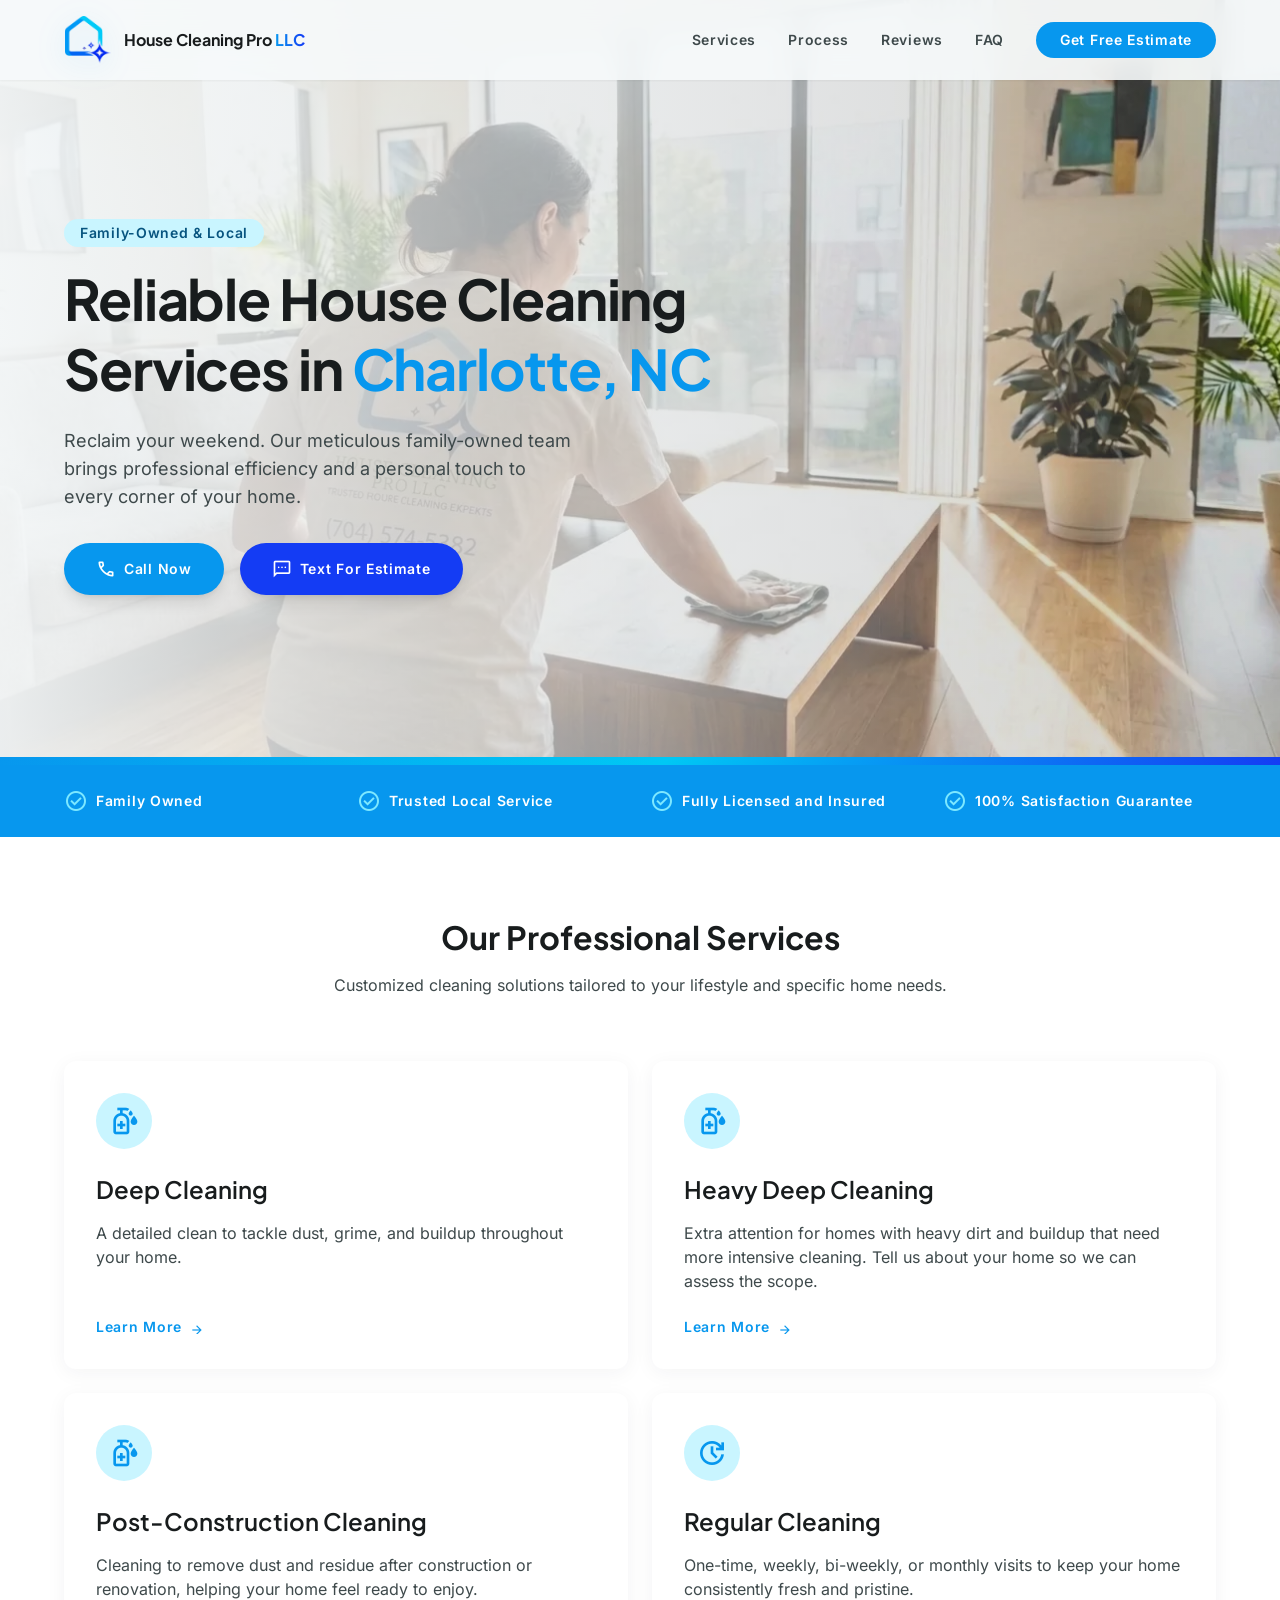
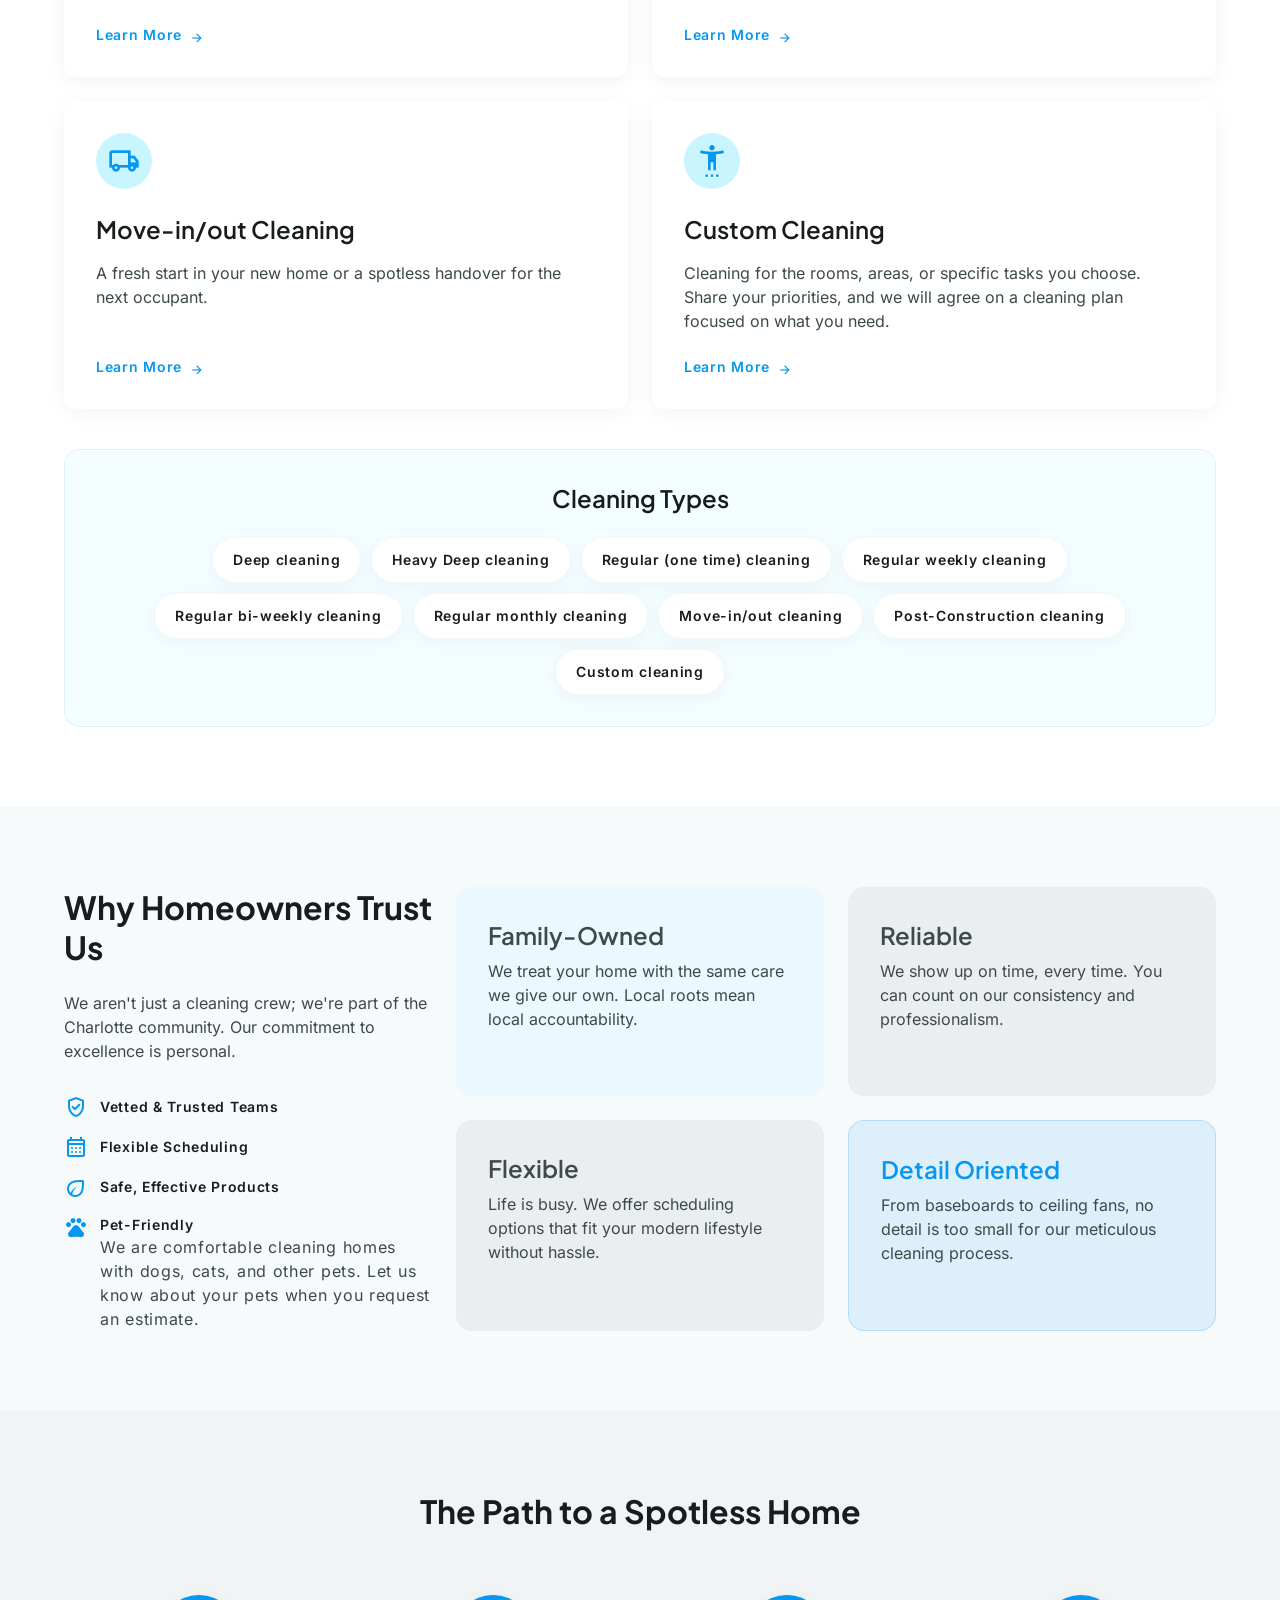
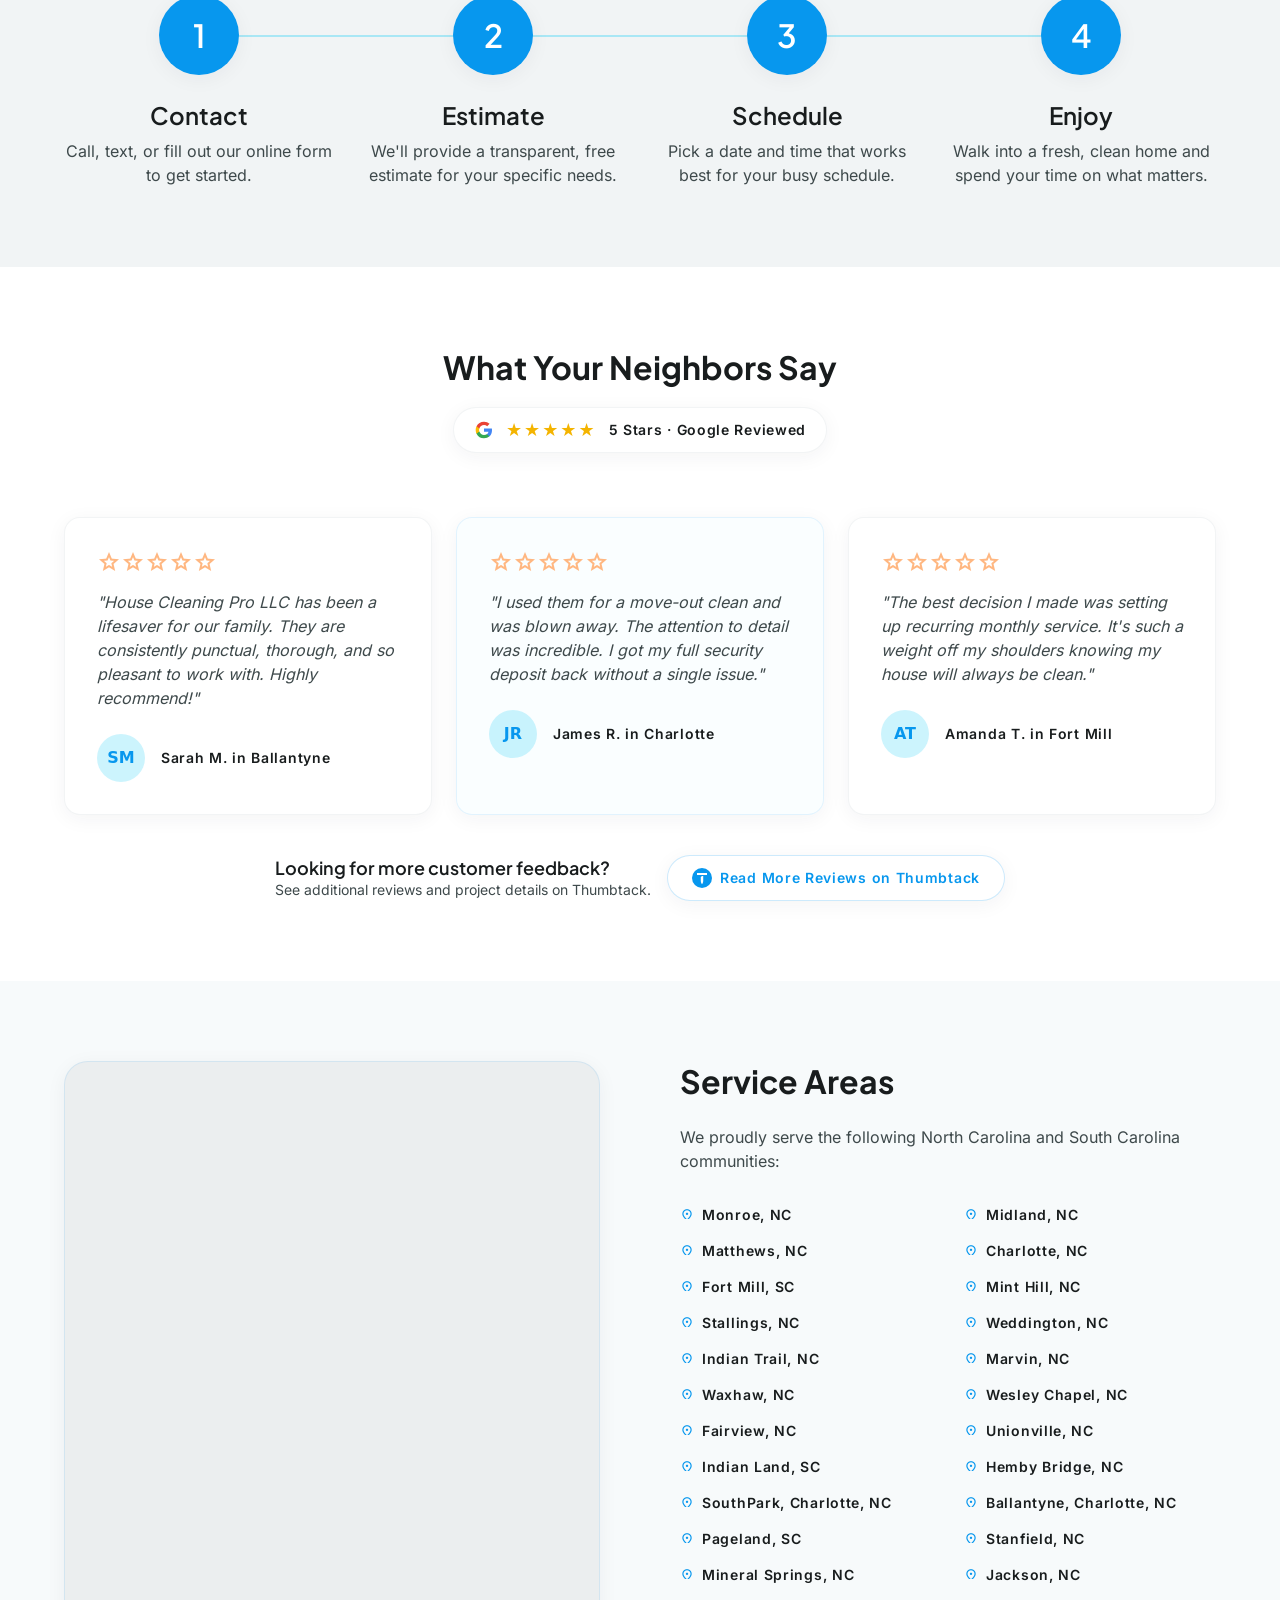
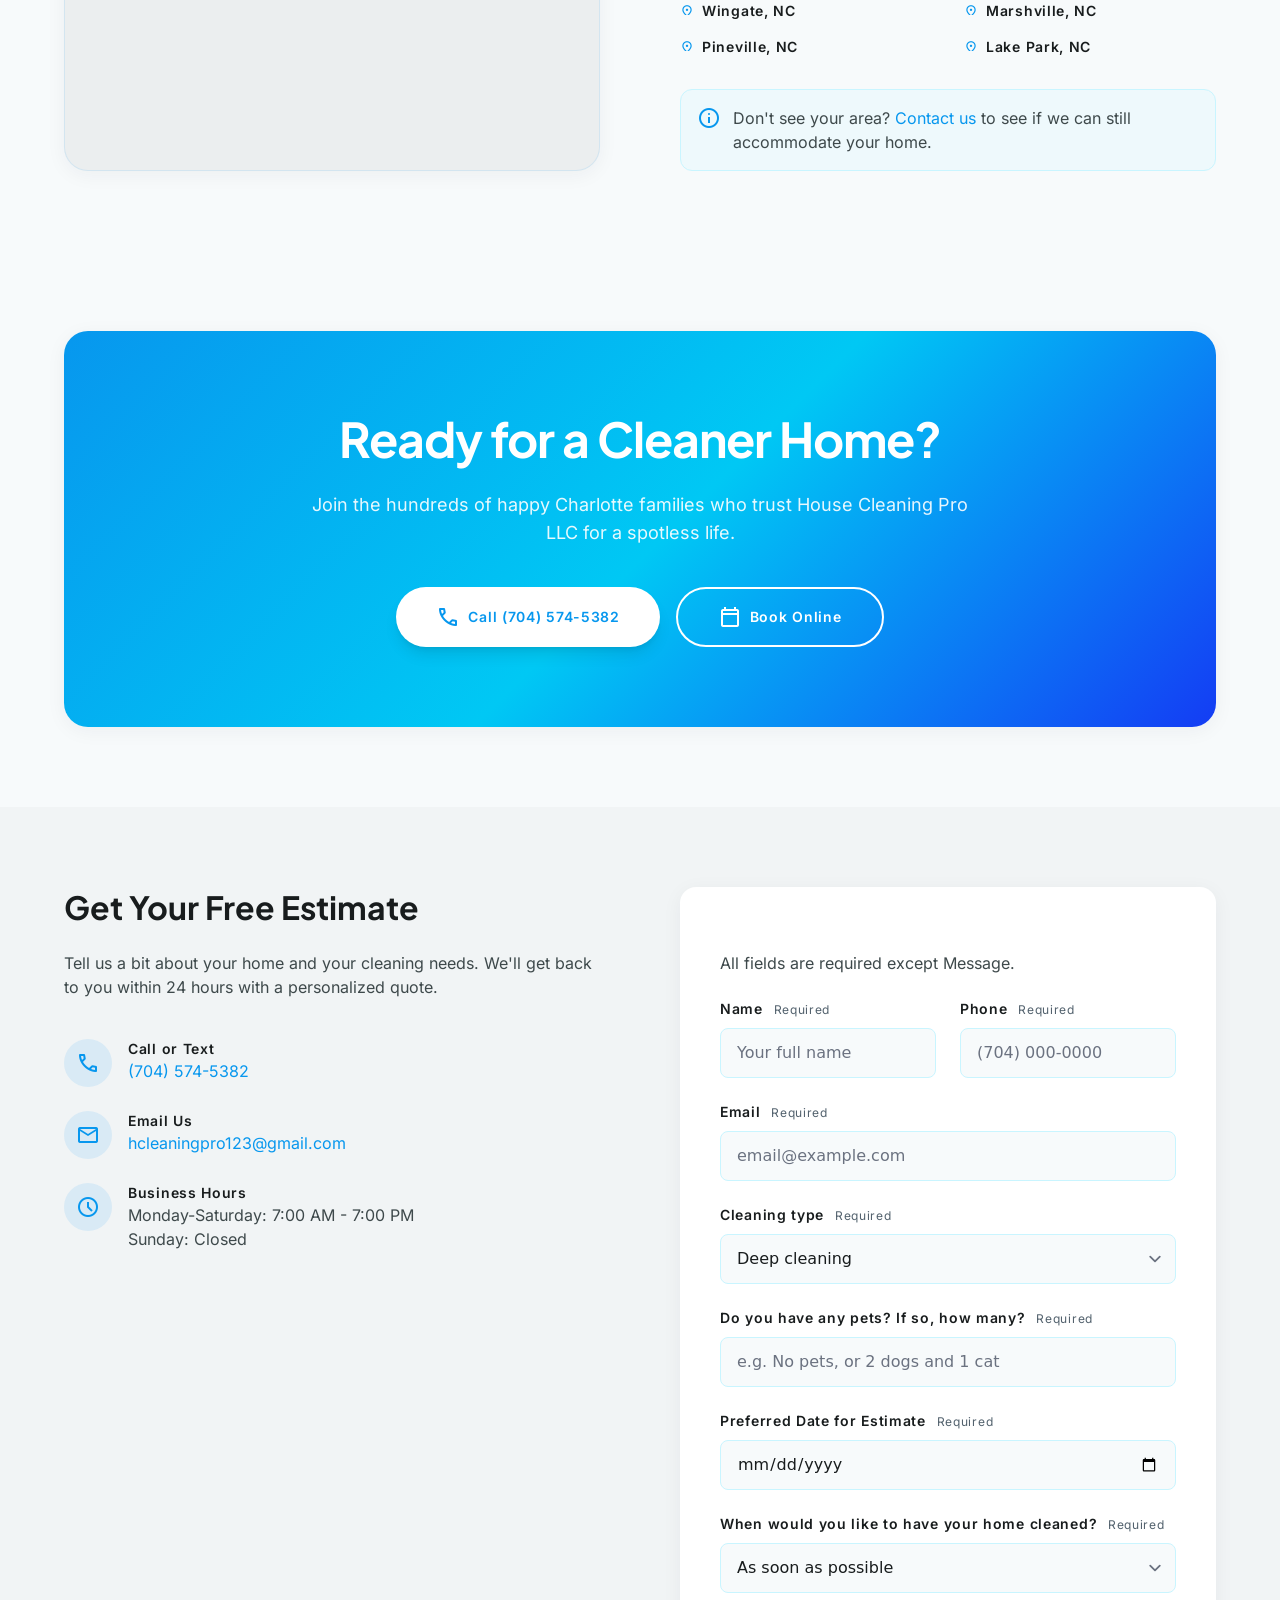
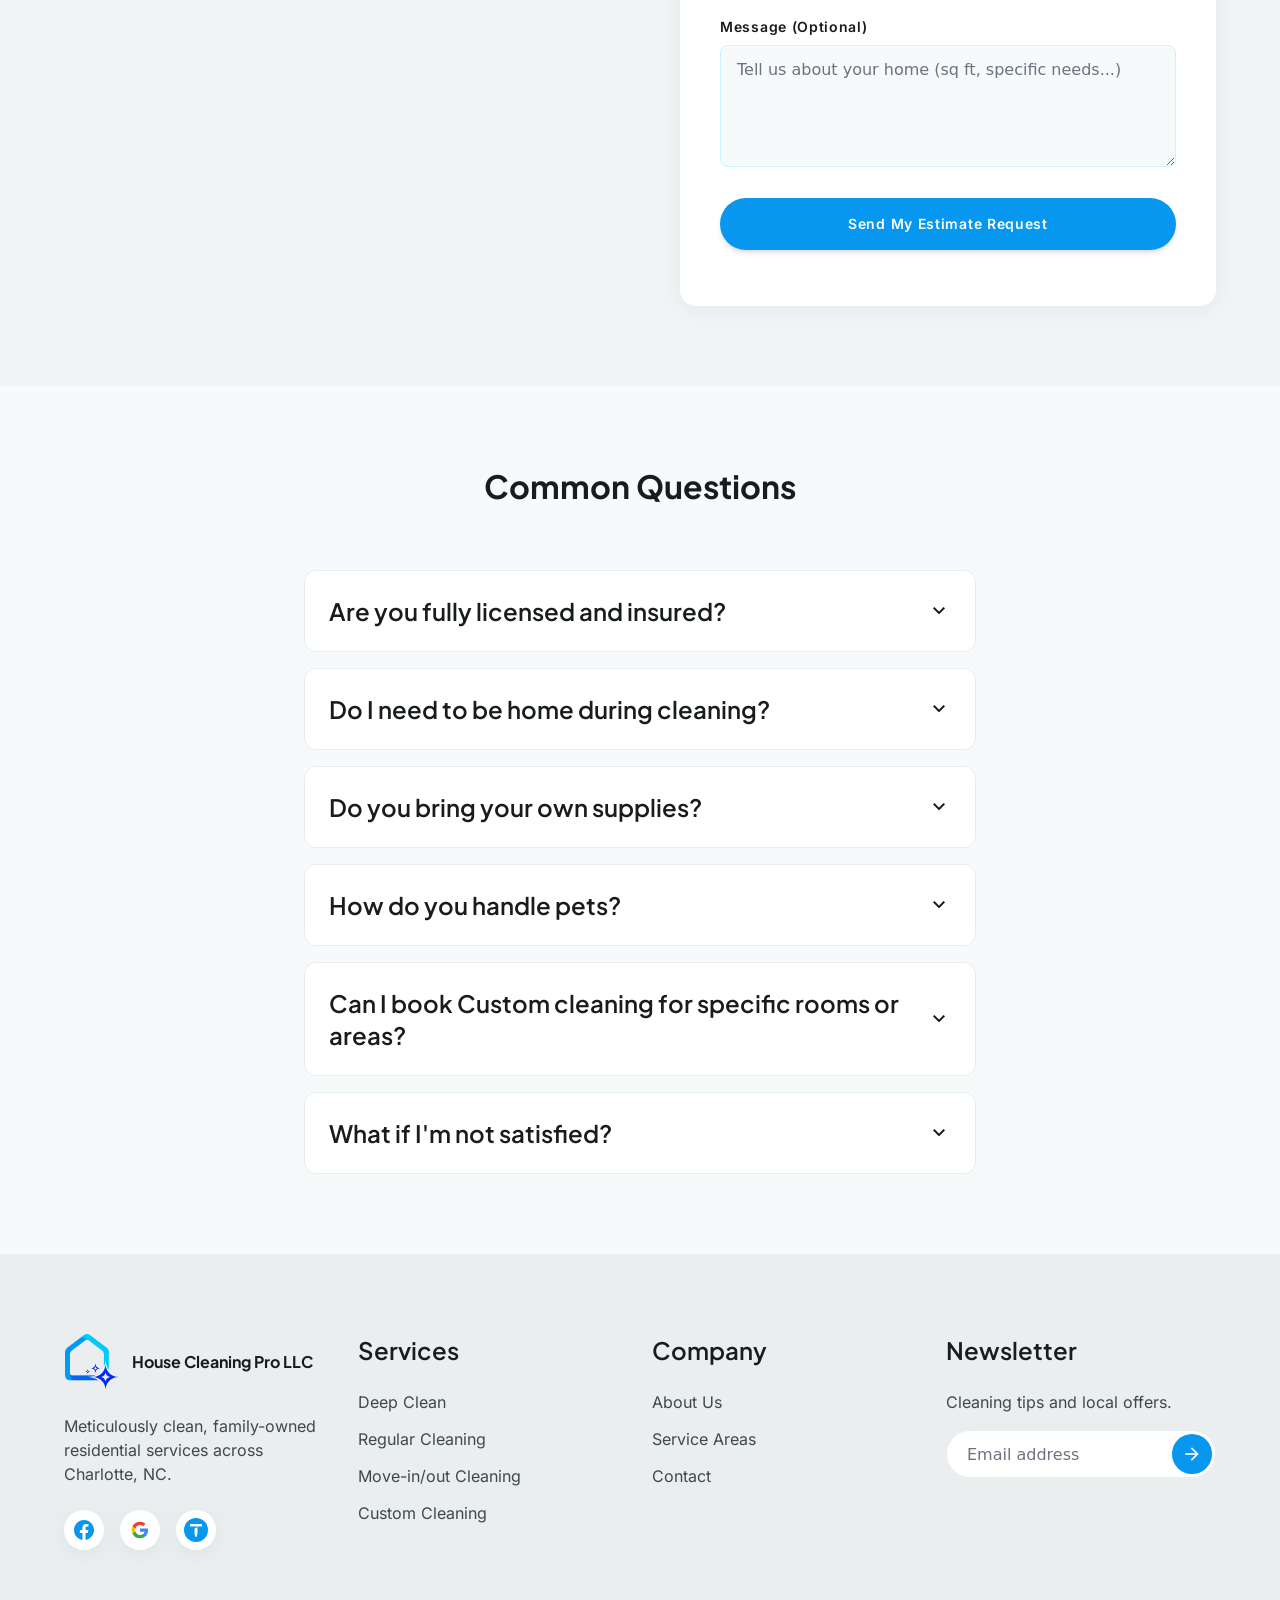
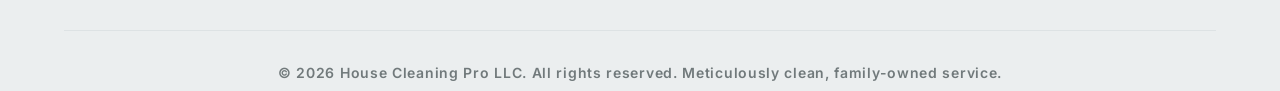
==== commit aed452f2: "Reduce mobile font payload and eliminate late font layout shifts" ====
--- a/index.html
+++ b/index.html
@@ -1,15 +1,13 @@
 <!DOCTYPE html>
 
 <html class="scroll-smooth" lang="en-US"><head>
-<!-- Google tag (gtag.js) -->
-<script async src="https://www.googletagmanager.com/gtag/js?id=G-TW7TT3MGV9"></script>
-<script>
-  window.dataLayer = window.dataLayer || [];
-  function gtag(){dataLayer.push(arguments);}
-  gtag('js', new Date());
-
-  gtag('config', 'G-TW7TT3MGV9');
-</script>
+<!-- Google Tag Manager -->
+<script>(function(w,d,s,l,i){w[l]=w[l]||[];w[l].push({'gtm.start':
+new Date().getTime(),event:'gtm.js'});var f=d.getElementsByTagName(s)[0],
+j=d.createElement(s),dl=l!='dataLayer'?'&l='+l:'';j.async=true;j.src=
+'https://www.googletagmanager.com/gtm.js?id='+i+dl;f.parentNode.insertBefore(j,f);
+})(window,document,'script','dataLayer','GTM-PZ7J7HFN');</script>
+<!-- End Google Tag Manager -->
 <meta charset="utf-8"/>
 <meta content="width=device-width, initial-scale=1.0" name="viewport"/>
 <title>House Cleaning Services in Charlotte, NC | House Cleaning Pro LLC</title>
@@ -21,6 +19,10 @@
 <link href="assets/logo.png" rel="icon" type="image/png"/>
 <link href="assets/logo.png" rel="apple-touch-icon"/>
 <link href="assets/cleaning-service.webp" rel="preload" as="image" type="image/webp" fetchpriority="high"/>
+<link rel="preload" href="/assets/fonts/inter-400-latin.woff2" as="font" type="font/woff2" crossorigin/>
+<link rel="preload" href="/assets/fonts/inter-600-latin.woff2" as="font" type="font/woff2" crossorigin/>
+<link rel="preload" href="/assets/fonts/plus-jakarta-sans-700-latin.woff2" as="font" type="font/woff2" crossorigin/>
+<link rel="preload" href="/assets/fonts/material-symbols-outlined-400.woff2" as="font" type="font/woff2" crossorigin/>
 <meta content="website" property="og:type"/>
 <meta content="en_US" property="og:locale"/>
 <meta content="House Cleaning Pro LLC" property="og:site_name"/>
@@ -37,9 +39,374 @@
 <meta content="Family-owned professional cleaning across the greater Charlotte area." name="twitter:description"/>
 <meta content="https://cleaningproclt.com/assets/og-image.jpg" name="twitter:image"/>
 <meta content="House Cleaning Pro LLC professional house cleaning in Charlotte, NC and surrounding areas" name="twitter:image:alt"/>
-<!-- Local static styles and embedded fonts -->
-<link href="assets/fonts.css" rel="stylesheet"/>
-<link href="assets/styles.css" rel="stylesheet"/>
+<!-- Generated from assets CSS; run python scripts/inline-styles.py after CSS edits. -->
+<!-- BEGIN GENERATED STYLES -->
+<style>
+@font-face{font-family:'Inter';font-style:normal;font-weight:400;font-display:optional;src:url('/assets/fonts/inter-400-latin.woff2') format('woff2')}
+@font-face{font-family:'Inter';font-style:normal;font-weight:500;font-display:optional;src:url('/assets/fonts/inter-500-latin.woff2') format('woff2')}
+@font-face{font-family:'Inter';font-style:normal;font-weight:600;font-display:optional;src:url('/assets/fonts/inter-600-latin.woff2') format('woff2')}
+@font-face{font-family:'Plus Jakarta Sans';font-style:normal;font-weight:600;font-display:optional;src:url('/assets/fonts/plus-jakarta-sans-600-latin.woff2') format('woff2')}
+@font-face{font-family:'Plus Jakarta Sans';font-style:normal;font-weight:700;font-display:optional;src:url('/assets/fonts/plus-jakarta-sans-700-latin.woff2') format('woff2')}
+@font-face{font-family:'Plus Jakarta Sans';font-style:normal;font-weight:800;font-display:optional;src:url('/assets/fonts/plus-jakarta-sans-800-latin.woff2') format('woff2')}
+@font-face{font-family:'Material Symbols Outlined';font-style:normal;font-weight:400;font-display:block;src:url('/assets/fonts/material-symbols-outlined-400.woff2') format('woff2')}
+.material-symbols-outlined{font-family:'Material Symbols Outlined';font-weight:normal;font-style:normal;font-size:24px;line-height:1;letter-spacing:normal;text-transform:none;display:inline-block;white-space:nowrap;word-wrap:normal;direction:ltr;-webkit-font-feature-settings:'liga';font-feature-settings:'liga'}
+
+.material-symbols-outlined{width:1em;height:1em;overflow:hidden;flex-shrink:0;vertical-align:middle}
+
+.material-symbols-outlined { font-variation-settings: "FILL" 0, "wght" 400, "GRAD" 0, "opsz" 24; }
+.ambient-shadow { box-shadow: rgba(35, 49, 61, 0.05) 0px 4px 20px; }
+.ambient-shadow-hover:hover { box-shadow: rgba(35, 49, 61, 0.1) 0px 10px 30px; }
+.glass-nav { backdrop-filter: blur(12px); }
+.brand-gradient { background-image: linear-gradient(135deg, rgb(7, 151, 238) 0%, rgb(0, 200, 244) 52%, rgb(20, 60, 244) 100%); }
+.brand-text { background: linear-gradient(90deg, rgb(7, 151, 238), rgb(20, 60, 244)) text; color: transparent; }
+.logo-mark { filter: drop-shadow(rgba(7, 151, 238, 0.18) 0px 6px 14px); }
+*, ::before, ::after { --tw-border-spacing-x: 0; --tw-border-spacing-y: 0; --tw-translate-x: 0; --tw-translate-y: 0; --tw-rotate: 0; --tw-skew-x: 0; --tw-skew-y: 0; --tw-scale-x: 1; --tw-scale-y: 1; --tw-pan-x: ; --tw-pan-y: ; --tw-pinch-zoom: ; --tw-scroll-snap-strictness: proximity; --tw-gradient-from-position: ; --tw-gradient-via-position: ; --tw-gradient-to-position: ; --tw-ordinal: ; --tw-slashed-zero: ; --tw-numeric-figure: ; --tw-numeric-spacing: ; --tw-numeric-fraction: ; --tw-ring-inset: ; --tw-ring-offset-width: 0px; --tw-ring-offset-color: #fff; --tw-ring-color: rgb(59 130 246 / 0.5); --tw-ring-offset-shadow: 0 0 #0000; --tw-ring-shadow: 0 0 #0000; --tw-shadow: 0 0 #0000; --tw-shadow-colored: 0 0 #0000; --tw-blur: ; --tw-brightness: ; --tw-contrast: ; --tw-grayscale: ; --tw-hue-rotate: ; --tw-invert: ; --tw-saturate: ; --tw-sepia: ; --tw-drop-shadow: ; --tw-backdrop-blur: ; --tw-backdrop-brightness: ; --tw-backdrop-contrast: ; --tw-backdrop-grayscale: ; --tw-backdrop-hue-rotate: ; --tw-backdrop-invert: ; --tw-backdrop-opacity: ; --tw-backdrop-saturate: ; --tw-backdrop-sepia: ; --tw-contain-size: ; --tw-contain-layout: ; --tw-contain-paint: ; --tw-contain-style: ; }
+::backdrop { --tw-border-spacing-x: 0; --tw-border-spacing-y: 0; --tw-translate-x: 0; --tw-translate-y: 0; --tw-rotate: 0; --tw-skew-x: 0; --tw-skew-y: 0; --tw-scale-x: 1; --tw-scale-y: 1; --tw-pan-x: ; --tw-pan-y: ; --tw-pinch-zoom: ; --tw-scroll-snap-strictness: proximity; --tw-gradient-from-position: ; --tw-gradient-via-position: ; --tw-gradient-to-position: ; --tw-ordinal: ; --tw-slashed-zero: ; --tw-numeric-figure: ; --tw-numeric-spacing: ; --tw-numeric-fraction: ; --tw-ring-inset: ; --tw-ring-offset-width: 0px; --tw-ring-offset-color: #fff; --tw-ring-color: rgb(59 130 246 / 0.5); --tw-ring-offset-shadow: 0 0 #0000; --tw-ring-shadow: 0 0 #0000; --tw-shadow: 0 0 #0000; --tw-shadow-colored: 0 0 #0000; --tw-blur: ; --tw-brightness: ; --tw-contrast: ; --tw-grayscale: ; --tw-hue-rotate: ; --tw-invert: ; --tw-saturate: ; --tw-sepia: ; --tw-drop-shadow: ; --tw-backdrop-blur: ; --tw-backdrop-brightness: ; --tw-backdrop-contrast: ; --tw-backdrop-grayscale: ; --tw-backdrop-hue-rotate: ; --tw-backdrop-invert: ; --tw-backdrop-opacity: ; --tw-backdrop-saturate: ; --tw-backdrop-sepia: ; --tw-contain-size: ; --tw-contain-layout: ; --tw-contain-paint: ; --tw-contain-style: ; }
+*, ::after, ::before { box-sizing: border-box; border-width: 0px; border-style: solid; border-color: rgb(229, 231, 235); }
+::after, ::before { --tw-content: ''; }
+:host, html { line-height: 1.5; text-size-adjust: 100%; tab-size: 4; font-family: ui-sans-serif, system-ui, sans-serif, "Apple Color Emoji", "Segoe UI Emoji", "Segoe UI Symbol", "Noto Color Emoji"; font-feature-settings: normal; font-variation-settings: normal; -webkit-tap-highlight-color: transparent; }
+body { margin: 0px; line-height: inherit; }
+hr { height: 0px; color: inherit; border-top-width: 1px; }
+abbr:where([title]) { text-decoration: underline dotted; }
+h1, h2, h3, h4, h5, h6 { font-size: inherit; font-weight: inherit; }
+a { color: inherit; text-decoration: inherit; }
+b, strong { font-weight: bolder; }
+code, kbd, pre, samp { font-family: ui-monospace, SFMono-Regular, Menlo, Monaco, Consolas, "Liberation Mono", "Courier New", monospace; font-feature-settings: normal; font-variation-settings: normal; font-size: 1em; }
+small { font-size: 80%; }
+sub, sup { font-size: 75%; line-height: 0; position: relative; vertical-align: baseline; }
+sub { bottom: -0.25em; }
+sup { top: -0.5em; }
+table { text-indent: 0px; border-color: inherit; border-collapse: collapse; }
+button, input, optgroup, select, textarea { font-family: inherit; font-feature-settings: inherit; font-variation-settings: inherit; font-size: 100%; font-weight: inherit; line-height: inherit; letter-spacing: inherit; color: inherit; margin: 0px; padding: 0px; }
+button, select { text-transform: none; }
+button, input:where([type="button"]), input:where([type="reset"]), input:where([type="submit"]) { appearance: button; background-color: transparent; background-image: none; }
+progress { vertical-align: baseline; }
+::-webkit-inner-spin-button, ::-webkit-outer-spin-button { height: auto; }
+[type="search"] { appearance: textfield; outline-offset: -2px; }
+::-webkit-search-decoration { appearance: none; }
+::-webkit-file-upload-button { appearance: button; font: inherit; }
+summary { display: list-item; }
+blockquote, dd, dl, figure, h1, h2, h3, h4, h5, h6, hr, p, pre { margin: 0px; }
+fieldset { margin: 0px; padding: 0px; }
+legend { padding: 0px; }
+menu, ol, ul { list-style: none; margin: 0px; padding: 0px; }
+dialog { padding: 0px; }
+textarea { resize: vertical; }
+input::placeholder, textarea::placeholder { opacity: 1; color: rgb(156, 163, 175); }
+[role="button"], button { cursor: pointer; }
+:disabled { cursor: default; }
+audio, canvas, embed, iframe, img, object, svg, video { display: block; vertical-align: middle; }
+img, video { max-width: 100%; height: auto; }
+[hidden]:where(:not([hidden="until-found"])) { display: none; }
+[type="text"], input:where(:not([type])), [type="email"], [type="url"], [type="password"], [type="number"], [type="date"], [type="datetime-local"], [type="month"], [type="search"], [type="tel"], [type="time"], [type="week"], [multiple], textarea, select { appearance: none; background-color: rgb(255, 255, 255); border-color: rgb(107, 114, 128); border-width: 1px; border-radius: 0px; padding: 0.5rem 0.75rem; font-size: 1rem; line-height: 1.5rem; --tw-shadow: 0 0 #0000; }
+[type="text"]:focus, input:where(:not([type])):focus, [type="email"]:focus, [type="url"]:focus, [type="password"]:focus, [type="number"]:focus, [type="date"]:focus, [type="datetime-local"]:focus, [type="month"]:focus, [type="search"]:focus, [type="tel"]:focus, [type="time"]:focus, [type="week"]:focus, [multiple]:focus, textarea:focus, select:focus { outline: transparent solid 2px; outline-offset: 2px; --tw-ring-inset: var(--tw-empty,/*!*/ /*!*/); --tw-ring-offset-width: 0px; --tw-ring-offset-color: #fff; --tw-ring-color: #2563eb; --tw-ring-offset-shadow: var(--tw-ring-inset) 0 0 0 var(--tw-ring-offset-width) var(--tw-ring-offset-color); --tw-ring-shadow: var(--tw-ring-inset) 0 0 0 calc(1px + var(--tw-ring-offset-width)) var(--tw-ring-color); box-shadow: var(--tw-ring-offset-shadow), var(--tw-ring-shadow), var(--tw-shadow); border-color: rgb(37, 99, 235); }
+input::placeholder, textarea::placeholder { color: rgb(107, 114, 128); opacity: 1; }
+::-webkit-datetime-edit-fields-wrapper { padding: 0px; }
+::-webkit-date-and-time-value { min-height: 1.5em; text-align: inherit; }
+::-webkit-datetime-edit { display: inline-flex; }
+::-webkit-datetime-edit, ::-webkit-datetime-edit-year-field, ::-webkit-datetime-edit-month-field, ::-webkit-datetime-edit-day-field, ::-webkit-datetime-edit-hour-field, ::-webkit-datetime-edit-minute-field, ::-webkit-datetime-edit-second-field, ::-webkit-datetime-edit-millisecond-field, ::-webkit-datetime-edit-meridiem-field { padding-top: 0px; padding-bottom: 0px; }
+select { background-image: url("data:image/svg+xml,%3csvg xmlns='http://www.w3.org/2000/svg' fill='none' viewBox='0 0 20 20'%3e%3cpath stroke='%236b7280' stroke-linecap='round' stroke-linejoin='round' stroke-width='1.5' d='M6 8l4 4 4-4'/%3e%3c/svg%3e"); background-position: right 0.5rem center; background-repeat: no-repeat; background-size: 1.5em 1.5em; padding-right: 2.5rem; print-color-adjust: exact; }
+[multiple], [size]:where(select:not([size="1"])) { background-image: initial; background-position: initial; background-repeat: unset; background-size: initial; padding-right: 0.75rem; print-color-adjust: unset; }
+[type="checkbox"], [type="radio"] { appearance: none; padding: 0px; print-color-adjust: exact; display: inline-block; vertical-align: middle; background-origin: border-box; user-select: none; flex-shrink: 0; height: 1rem; width: 1rem; color: rgb(37, 99, 235); background-color: rgb(255, 255, 255); border-color: rgb(107, 114, 128); border-width: 1px; --tw-shadow: 0 0 #0000; }
+[type="checkbox"] { border-radius: 0px; }
+[type="radio"] { border-radius: 100%; }
+[type="checkbox"]:focus, [type="radio"]:focus { outline: transparent solid 2px; outline-offset: 2px; --tw-ring-inset: var(--tw-empty,/*!*/ /*!*/); --tw-ring-offset-width: 2px; --tw-ring-offset-color: #fff; --tw-ring-color: #2563eb; --tw-ring-offset-shadow: var(--tw-ring-inset) 0 0 0 var(--tw-ring-offset-width) var(--tw-ring-offset-color); --tw-ring-shadow: var(--tw-ring-inset) 0 0 0 calc(2px + var(--tw-ring-offset-width)) var(--tw-ring-color); box-shadow: var(--tw-ring-offset-shadow), var(--tw-ring-shadow), var(--tw-shadow); }
+[type="checkbox"]:checked, [type="radio"]:checked { border-color: transparent; background-color: currentcolor; background-size: 100% 100%; background-position: center center; background-repeat: no-repeat; }
+[type="checkbox"]:checked { background-image: url("data:image/svg+xml,%3csvg viewBox='0 0 16 16' fill='white' xmlns='http://www.w3.org/2000/svg'%3e%3cpath d='M12.207 4.793a1 1 0 010 1.414l-5 5a1 1 0 01-1.414 0l-2-2a1 1 0 011.414-1.414L6.5 9.086l4.293-4.293a1 1 0 011.414 0z'/%3e%3c/svg%3e"); }
+@media (forced-colors: active) {
+  [type="checkbox"]:checked { appearance: auto; }
+}
+[type="radio"]:checked { background-image: url("data:image/svg+xml,%3csvg viewBox='0 0 16 16' fill='white' xmlns='http://www.w3.org/2000/svg'%3e%3ccircle cx='8' cy='8' r='3'/%3e%3c/svg%3e"); }
+@media (forced-colors: active) {
+  [type="radio"]:checked { appearance: auto; }
+}
+[type="checkbox"]:checked:hover, [type="checkbox"]:checked:focus, [type="radio"]:checked:hover, [type="radio"]:checked:focus { border-color: transparent; background-color: currentcolor; }
+[type="checkbox"]:indeterminate { background-image: url("data:image/svg+xml,%3csvg xmlns='http://www.w3.org/2000/svg' fill='none' viewBox='0 0 16 16'%3e%3cpath stroke='white' stroke-linecap='round' stroke-linejoin='round' stroke-width='2' d='M4 8h8'/%3e%3c/svg%3e"); border-color: transparent; background-color: currentcolor; background-size: 100% 100%; background-position: center center; background-repeat: no-repeat; }
+@media (forced-colors: active) {
+  [type="checkbox"]:indeterminate { appearance: auto; }
+}
+[type="checkbox"]:indeterminate:hover, [type="checkbox"]:indeterminate:focus { border-color: transparent; background-color: currentcolor; }
+[type="file"] { background: unset; border-color: inherit; border-width: 0px; border-radius: 0px; padding: 0px; font-size: unset; line-height: inherit; }
+[type="file"]:focus { outline: -webkit-focus-ring-color auto 1px; }
+.sr-only { position: absolute; width: 1px; height: 1px; padding: 0px; margin: -1px; overflow: hidden; clip: rect(0px, 0px, 0px, 0px); white-space: nowrap; border-width: 0px; }
+.fixed { position: fixed; }
+.absolute { position: absolute; }
+.relative { position: relative; }
+.inset-0 { inset: 0px; }
+.inset-x-0 { left: 0px; right: 0px; }
+.bottom-0 { bottom: 0px; }
+.left-\[10\%\] { left: 10%; }
+.right-\[10\%\] { right: 10%; }
+.top-0 { top: 0px; }
+.top-10 { top: 2.5rem; }
+.right-1 { right: 0.25rem; }
+.top-1 { top: 0.25rem; }
+.z-0 { z-index: 0; }
+.z-10 { z-index: 10; }
+.z-50 { z-index: 50; }
+.mx-auto { margin-left: auto; margin-right: auto; }
+.mb-16 { margin-bottom: 4rem; }
+.mb-2 { margin-bottom: 0.5rem; }
+.mb-4 { margin-bottom: 1rem; }
+.mb-5 { margin-bottom: 1.25rem; }
+.mb-6 { margin-bottom: 1.5rem; }
+.mb-8 { margin-bottom: 2rem; }
+.mt-10 { margin-top: 2.5rem; }
+.mb-10 { margin-bottom: 2.5rem; }
+.mb-xl { margin-bottom: 80px; }
+.mt-8 { margin-top: 2rem; }
+.block { display: block; }
+.inline-block { display: inline-block; }
+.flex { display: flex; }
+.inline-flex { display: inline-flex; }
+.grid { display: grid; }
+.hidden { display: none; }
+.h-12 { height: 3rem; }
+.h-14 { height: 3.5rem; }
+.h-2 { height: 0.5rem; }
+.h-20 { height: 5rem; }
+.h-5 { height: 1.25rem; }
+.h-\[2px\] { height: 2px; }
+.h-\[400px\] { height: 400px; }
+.h-full { height: 100%; }
+.h-10 { height: 2.5rem; }
+.h-16 { height: 4rem; }
+.h-6 { height: 1.5rem; }
+.min-h-\[85vh\] { min-height: 85vh; }
+.w-12 { width: 3rem; }
+.w-14 { width: 3.5rem; }
+.w-20 { width: 5rem; }
+.w-5 { width: 1.25rem; }
+.w-full { width: 100%; }
+.w-10 { width: 2.5rem; }
+.w-6 { width: 1.5rem; }
+.min-w-0 { min-width: 0px; }
+.max-w-2xl { max-width: 42rem; }
+.max-w-\[1280px\] { max-width: 1280px; }
+.max-w-lg { max-width: 32rem; }
+.max-w-\[320px\] { max-width: 320px; }
+.max-w-\[800px\] { max-width: 800px; }
+.shrink-0 { flex-shrink: 0; }
+.flex-grow { flex-grow: 1; }
+.grid-cols-1 { grid-template-columns: repeat(1, minmax(0px, 1fr)); }
+.grid-cols-2 { grid-template-columns: repeat(2, minmax(0px, 1fr)); }
+.flex-col { flex-direction: column; }
+.flex-wrap { flex-wrap: wrap; }
+.items-start { align-items: flex-start; }
+.items-center { align-items: center; }
+.justify-center { justify-content: center; }
+.justify-between { justify-content: space-between; }
+.justify-around { justify-content: space-around; }
+.gap-2 { gap: 0.5rem; }
+.gap-3 { gap: 0.75rem; }
+.gap-4 { gap: 1rem; }
+.gap-5 { gap: 1.25rem; }
+.gap-6 { gap: 1.5rem; }
+.gap-gutter { gap: 24px; }
+.gap-xl { gap: 80px; }
+.gap-x-8 { column-gap: 2rem; }
+.gap-y-4 { row-gap: 1rem; }
+.space-y-4 > :not([hidden]) ~ :not([hidden]) { --tw-space-y-reverse: 0; margin-top: calc(1rem * calc(1 - var(--tw-space-y-reverse))); margin-bottom: calc(1rem * var(--tw-space-y-reverse)); }
+.space-y-3 > :not([hidden]) ~ :not([hidden]) { --tw-space-y-reverse: 0; margin-top: calc(0.75rem * calc(1 - var(--tw-space-y-reverse))); margin-bottom: calc(0.75rem * var(--tw-space-y-reverse)); }
+.space-y-6 > :not([hidden]) ~ :not([hidden]) { --tw-space-y-reverse: 0; margin-top: calc(1.5rem * calc(1 - var(--tw-space-y-reverse))); margin-bottom: calc(1.5rem * var(--tw-space-y-reverse)); }
+.overflow-hidden { overflow: hidden; }
+.overflow-x-hidden { overflow-x: hidden; }
+.scroll-smooth { scroll-behavior: smooth; }
+.whitespace-nowrap { white-space: nowrap; }
+.break-words { overflow-wrap: break-word; }
+.rounded-2xl { border-radius: 1rem; }
+.rounded-3xl { border-radius: 1.5rem; }
+.rounded-full { border-radius: 9999px; }
+.rounded-xl { border-radius: 0.75rem; }
+.rounded-lg { border-radius: 0.5rem; }
+.border { border-width: 1px; }
+.border-0 { border-width: 0px; }
+.border-2 { border-width: 2px; }
+.border-t { border-top-width: 1px; }
+.border-outline-variant\/20 { border-color: rgba(190, 200, 203, 0.2); }
+.border-primary\/10 { border-color: rgba(7, 151, 238, 0.1); }
+.border-primary\/20 { border-color: rgba(7, 151, 238, 0.2); }
+.border-outline-variant\/30 { border-color: rgba(190, 200, 203, 0.3); }
+.border-secondary-container { --tw-border-opacity: 1; border-color: rgb(201 245 255 / var(--tw-border-opacity, 1)); }
+.border-white { --tw-border-opacity: 1; border-color: rgb(255 255 255 / var(--tw-border-opacity, 1)); }
+.bg-primary { --tw-bg-opacity: 1; background-color: rgb(7 151 238 / var(--tw-bg-opacity, 1)); }
+.bg-primary-container\/20 { background-color: rgba(0, 200, 244, 0.2); }
+.bg-primary-container\/30 { background-color: rgba(0, 200, 244, 0.3); }
+.bg-primary\/10 { background-color: rgba(7, 151, 238, 0.1); }
+.bg-secondary { --tw-bg-opacity: 1; background-color: rgb(20 60 244 / var(--tw-bg-opacity, 1)); }
+.bg-secondary-container { --tw-bg-opacity: 1; background-color: rgb(201 245 255 / var(--tw-bg-opacity, 1)); }
+.bg-secondary-container\/10 { background-color: rgba(201, 245, 255, 0.1); }
+.bg-secondary-container\/20 { background-color: rgba(201, 245, 255, 0.2); }
+.bg-secondary-container\/30 { background-color: rgba(201, 245, 255, 0.3); }
+.bg-surface { --tw-bg-opacity: 1; background-color: rgb(247 250 251 / var(--tw-bg-opacity, 1)); }
+.bg-surface-container { --tw-bg-opacity: 1; background-color: rgb(235 238 239 / var(--tw-bg-opacity, 1)); }
+.bg-surface-container-low { --tw-bg-opacity: 1; background-color: rgb(241 244 245 / var(--tw-bg-opacity, 1)); }
+.bg-surface-container-lowest { --tw-bg-opacity: 1; background-color: rgb(255 255 255 / var(--tw-bg-opacity, 1)); }
+.bg-surface\/90 { background-color: rgba(247, 250, 251, 0.9); }
+.bg-white { --tw-bg-opacity: 1; background-color: rgb(255 255 255 / var(--tw-bg-opacity, 1)); }
+.bg-transparent { background-color: transparent; }
+.bg-gradient-to-r { background-image: linear-gradient(to right, var(--tw-gradient-stops)); }
+.from-surface\/95 { --tw-gradient-from: rgb(247 250 251 / 0.95) var(--tw-gradient-from-position); --tw-gradient-to: rgb(247 250 251 / 0) var(--tw-gradient-to-position); --tw-gradient-stops: var(--tw-gradient-from), var(--tw-gradient-to); }
+.via-surface\/60 { --tw-gradient-to: rgb(247 250 251 / 0)  var(--tw-gradient-to-position); --tw-gradient-stops: var(--tw-gradient-from), rgb(247 250 251 / 0.6) var(--tw-gradient-via-position), var(--tw-gradient-to); }
+.to-transparent { --tw-gradient-to: transparent var(--tw-gradient-to-position); }
+.fill-current { fill: currentcolor; }
+.object-contain { object-fit: contain; }
+.object-cover { object-fit: cover; }
+.object-center { object-position: center center; }
+.p-6 { padding: 1.5rem; }
+.p-8 { padding: 2rem; }
+.p-12 { padding: 3rem; }
+.p-4 { padding: 1rem; }
+.px-4 { padding-left: 1rem; padding-right: 1rem; }
+.px-5 { padding-left: 1.25rem; padding-right: 1.25rem; }
+.px-6 { padding-left: 1.5rem; padding-right: 1.5rem; }
+.px-8 { padding-left: 2rem; padding-right: 2rem; }
+.px-margin-mobile { padding-left: 16px; padding-right: 16px; }
+.py-1 { padding-top: 0.25rem; padding-bottom: 0.25rem; }
+.py-2 { padding-top: 0.5rem; padding-bottom: 0.5rem; }
+.py-3 { padding-top: 0.75rem; padding-bottom: 0.75rem; }
+.py-4 { padding-top: 1rem; padding-bottom: 1rem; }
+.py-6 { padding-top: 1.5rem; padding-bottom: 1.5rem; }
+.py-xl { padding-top: 80px; padding-bottom: 80px; }
+.px-10 { padding-left: 2.5rem; padding-right: 2.5rem; }
+.pb-16 { padding-bottom: 4rem; }
+.pb-xl { padding-bottom: 80px; }
+.pt-32 { padding-top: 8rem; }
+.pb-base { padding-bottom: 8px; }
+.pl-5 { padding-left: 1.25rem; }
+.pr-14 { padding-right: 3.5rem; }
+.pt-8 { padding-top: 2rem; }
+.pt-xl { padding-top: 80px; }
+.text-left { text-align: left; }
+.text-center { text-align: center; }
+.font-body-lg { font-family: Inter, Arial, sans-serif; }
+.font-body-md { font-family: Inter, Arial, sans-serif; }
+.font-display-lg { font-family: "Plus Jakarta Sans", Arial, sans-serif; }
+.font-headline-lg { font-family: "Plus Jakarta Sans", Arial, sans-serif; }
+.font-headline-md { font-family: "Plus Jakarta Sans", Arial, sans-serif; }
+.font-label-md { font-family: Inter, Arial, sans-serif; }
+.text-\[18px\] { font-size: 18px; }
+.text-\[20px\] { font-size: 20px; }
+.text-\[32px\] { font-size: 32px; }
+.text-\[38px\] { font-size: 38px; }
+.text-body-lg { font-size: 18px; line-height: 28px; font-weight: 400; }
+.text-body-md { font-size: 16px; line-height: 24px; font-weight: 400; }
+.text-headline-lg { font-size: 32px; line-height: 40px; font-weight: 700; }
+.text-headline-md { font-size: 24px; line-height: 32px; font-weight: 600; }
+.text-label-md { font-size: 14px; line-height: 20px; letter-spacing: 0.05em; font-weight: 600; }
+.text-lg { font-size: 1.125rem; line-height: 1.75rem; }
+.text-sm { font-size: 0.875rem; line-height: 1.25rem; }
+.text-display-lg { font-size: 48px; line-height: 56px; letter-spacing: -0.02em; font-weight: 700; }
+.font-bold { font-weight: 700; }
+.italic { font-style: italic; }
+.leading-6 { line-height: 1.5rem; }
+.leading-\[46px\] { line-height: 46px; }
+.leading-none { line-height: 1; }
+.tracking-\[2px\] { letter-spacing: 2px; }
+.text-\[\#f4b400\] { --tw-text-opacity: 1; color: rgb(244 180 0 / var(--tw-text-opacity, 1)); }
+.text-on-primary { --tw-text-opacity: 1; color: rgb(255 255 255 / var(--tw-text-opacity, 1)); }
+.text-on-secondary { --tw-text-opacity: 1; color: rgb(255 255 255 / var(--tw-text-opacity, 1)); }
+.text-on-secondary-container { --tw-text-opacity: 1; color: rgb(7 84 127 / var(--tw-text-opacity, 1)); }
+.text-on-surface { --tw-text-opacity: 1; color: rgb(24 28 29 / var(--tw-text-opacity, 1)); }
+.text-on-surface-variant { --tw-text-opacity: 1; color: rgb(62 73 75 / var(--tw-text-opacity, 1)); }
+.text-primary { --tw-text-opacity: 1; color: rgb(7 151 238 / var(--tw-text-opacity, 1)); }
+.text-primary-fixed-dim { --tw-text-opacity: 1; color: rgb(125 232 255 / var(--tw-text-opacity, 1)); }
+.text-tertiary-container { --tw-text-opacity: 1; color: rgb(255 183 129 / var(--tw-text-opacity, 1)); }
+.text-white { --tw-text-opacity: 1; color: rgb(255 255 255 / var(--tw-text-opacity, 1)); }
+.text-on-primary\/80 { color: rgba(255, 255, 255, 0.8); }
+.opacity-70 { opacity: 0.7; }
+.opacity-90 { opacity: 0.9; }
+.shadow-lg { --tw-shadow: 0 10px 15px -3px rgb(0 0 0 / 0.1), 0 4px 6px -4px rgb(0 0 0 / 0.1); --tw-shadow-colored: 0 10px 15px -3px var(--tw-shadow-color), 0 4px 6px -4px var(--tw-shadow-color); box-shadow: var(--tw-ring-offset-shadow, 0 0 #0000), var(--tw-ring-shadow, 0 0 #0000), var(--tw-shadow); }
+.shadow-sm { --tw-shadow: 0 1px 2px 0 rgb(0 0 0 / 0.05); --tw-shadow-colored: 0 1px 2px 0 var(--tw-shadow-color); box-shadow: var(--tw-ring-offset-shadow, 0 0 #0000), var(--tw-ring-shadow, 0 0 #0000), var(--tw-shadow); }
+.shadow-md { --tw-shadow: 0 4px 6px -1px rgb(0 0 0 / 0.1), 0 2px 4px -2px rgb(0 0 0 / 0.1); --tw-shadow-colored: 0 4px 6px -1px var(--tw-shadow-color), 0 2px 4px -2px var(--tw-shadow-color); box-shadow: var(--tw-ring-offset-shadow, 0 0 #0000), var(--tw-ring-shadow, 0 0 #0000), var(--tw-shadow); }
+.outline-none { outline: transparent solid 2px; outline-offset: 2px; }
+.brightness-\[0\.82\] { --tw-brightness: brightness(0.82); filter: var(--tw-blur) var(--tw-brightness) var(--tw-contrast) var(--tw-grayscale) var(--tw-hue-rotate) var(--tw-invert) var(--tw-saturate) var(--tw-sepia) var(--tw-drop-shadow); }
+.backdrop-blur-md { --tw-backdrop-blur: blur(12px); backdrop-filter: var(--tw-backdrop-blur) var(--tw-backdrop-brightness) var(--tw-backdrop-contrast) var(--tw-backdrop-grayscale) var(--tw-backdrop-hue-rotate) var(--tw-backdrop-invert) var(--tw-backdrop-opacity) var(--tw-backdrop-saturate) var(--tw-backdrop-sepia); }
+.transition-all { transition-property: all; transition-timing-function: cubic-bezier(0.4, 0, 0.2, 1); transition-duration: 150ms; }
+.transition-colors { transition-property: color, background-color, border-color, text-decoration-color, fill, stroke, -webkit-text-decoration-color; transition-timing-function: cubic-bezier(0.4, 0, 0.2, 1); transition-duration: 150ms; }
+.transition-transform { transition-property: transform; transition-timing-function: cubic-bezier(0.4, 0, 0.2, 1); transition-duration: 150ms; }
+.duration-300 { transition-duration: 300ms; }
+.selection\:bg-primary-container ::selection { --tw-bg-opacity: 1; background-color: rgb(0 200 244 / var(--tw-bg-opacity, 1)); }
+.selection\:text-white ::selection { --tw-text-opacity: 1; color: rgb(255 255 255 / var(--tw-text-opacity, 1)); }
+.selection\:bg-primary-container::selection { --tw-bg-opacity: 1; background-color: rgb(0 200 244 / var(--tw-bg-opacity, 1)); }
+.selection\:text-white::selection { --tw-text-opacity: 1; color: rgb(255 255 255 / var(--tw-text-opacity, 1)); }
+.hover\:-translate-y-0\.5:hover { --tw-translate-y: -0.125rem; transform: translate(var(--tw-translate-x), var(--tw-translate-y)) rotate(var(--tw-rotate)) skewX(var(--tw-skew-x)) skewY(var(--tw-skew-y)) scaleX(var(--tw-scale-x)) scaleY(var(--tw-scale-y)); }
+.hover\:bg-secondary-container\/40:hover { background-color: rgba(201, 245, 255, 0.4); }
+.hover\:bg-\[\#1877f2\]:hover { --tw-bg-opacity: 1; background-color: rgb(24 119 242 / var(--tw-bg-opacity, 1)); }
+.hover\:bg-secondary:hover { --tw-bg-opacity: 1; background-color: rgb(20 60 244 / var(--tw-bg-opacity, 1)); }
+.hover\:bg-surface-container:hover { --tw-bg-opacity: 1; background-color: rgb(235 238 239 / var(--tw-bg-opacity, 1)); }
+.hover\:bg-surface-container-highest:hover { --tw-bg-opacity: 1; background-color: rgb(224 227 228 / var(--tw-bg-opacity, 1)); }
+.hover\:bg-white\/10:hover { background-color: rgba(255, 255, 255, 0.1); }
+.hover\:text-primary:hover { --tw-text-opacity: 1; color: rgb(7 151 238 / var(--tw-text-opacity, 1)); }
+.hover\:text-white:hover { --tw-text-opacity: 1; color: rgb(255 255 255 / var(--tw-text-opacity, 1)); }
+.hover\:underline:hover { text-decoration-line: underline; }
+.hover\:opacity-90:hover { opacity: 0.9; }
+.hover\:shadow-md:hover { --tw-shadow: 0 4px 6px -1px rgb(0 0 0 / 0.1), 0 2px 4px -2px rgb(0 0 0 / 0.1); --tw-shadow-colored: 0 4px 6px -1px var(--tw-shadow-color), 0 2px 4px -2px var(--tw-shadow-color); box-shadow: var(--tw-ring-offset-shadow, 0 0 #0000), var(--tw-ring-shadow, 0 0 #0000), var(--tw-shadow); }
+.focus\:border-primary:focus { --tw-border-opacity: 1; border-color: rgb(7 151 238 / var(--tw-border-opacity, 1)); }
+.focus\:ring-1:focus { --tw-ring-offset-shadow: var(--tw-ring-inset) 0 0 0 var(--tw-ring-offset-width) var(--tw-ring-offset-color); --tw-ring-shadow: var(--tw-ring-inset) 0 0 0 calc(1px + var(--tw-ring-offset-width)) var(--tw-ring-color); box-shadow: var(--tw-ring-offset-shadow), var(--tw-ring-shadow), var(--tw-shadow, 0 0 #0000); }
+.focus\:ring-2:focus { --tw-ring-offset-shadow: var(--tw-ring-inset) 0 0 0 var(--tw-ring-offset-width) var(--tw-ring-offset-color); --tw-ring-shadow: var(--tw-ring-inset) 0 0 0 calc(2px + var(--tw-ring-offset-width)) var(--tw-ring-color); box-shadow: var(--tw-ring-offset-shadow), var(--tw-ring-shadow), var(--tw-shadow, 0 0 #0000); }
+.focus\:ring-primary:focus { --tw-ring-opacity: 1; --tw-ring-color: rgb(7 151 238 / var(--tw-ring-opacity, 1)); }
+.focus\:ring-primary\/20:focus { --tw-ring-color: rgb(7 151 238 / 0.2); }
+.active\:scale-95:active { --tw-scale-x: .95; --tw-scale-y: .95; transform: translate(var(--tw-translate-x), var(--tw-translate-y)) rotate(var(--tw-rotate)) skewX(var(--tw-skew-x)) skewY(var(--tw-skew-y)) scaleX(var(--tw-scale-x)) scaleY(var(--tw-scale-y)); }
+.group:hover .group-hover\:scale-110 { --tw-scale-x: 1.1; --tw-scale-y: 1.1; transform: translate(var(--tw-translate-x), var(--tw-translate-y)) rotate(var(--tw-rotate)) skewX(var(--tw-skew-x)) skewY(var(--tw-skew-y)) scaleX(var(--tw-scale-x)) scaleY(var(--tw-scale-y)); }
+.dark\:bg-surface-dim:is(.dark *) { --tw-bg-opacity: 1; background-color: rgb(216 219 220 / var(--tw-bg-opacity, 1)); }
+@media (min-width: 640px) {
+  .sm\:grid-cols-2 { grid-template-columns: repeat(2, minmax(0px, 1fr)); }
+  .sm\:flex-row { flex-direction: row; }
+  .sm\:text-left { text-align: left; }
+  .sm\:text-display-lg { font-size: 48px; line-height: 56px; letter-spacing: -0.02em; font-weight: 700; }
+}
+@media (min-width: 768px) {
+  .md\:col-span-4 { grid-column: span 4 / span 4; }
+  .md\:col-span-8 { grid-column: span 8 / span 8; }
+  .md\:col-span-1 { grid-column: span 1 / span 1; }
+  .md\:block { display: block; }
+  .md\:flex { display: flex; }
+  .md\:hidden { display: none; }
+  .md\:w-1\/2 { width: 50%; }
+  .md\:grid-cols-12 { grid-template-columns: repeat(12, minmax(0px, 1fr)); }
+  .md\:grid-cols-2 { grid-template-columns: repeat(2, minmax(0px, 1fr)); }
+  .md\:grid-cols-3 { grid-template-columns: repeat(3, minmax(0px, 1fr)); }
+  .md\:grid-cols-4 { grid-template-columns: repeat(4, minmax(0px, 1fr)); }
+  .md\:flex-row { flex-direction: row; }
+  .md\:p-8 { padding: 2rem; }
+  .md\:p-10 { padding: 2.5rem; }
+  .md\:p-20 { padding: 5rem; }
+  .md\:px-8 { padding-left: 2rem; padding-right: 2rem; }
+  .md\:px-margin-desktop { padding-left: 64px; padding-right: 64px; }
+  .md\:pb-0 { padding-bottom: 0px; }
+  .md\:text-\[56px\] { font-size: 56px; }
+  .md\:text-\[48px\] { font-size: 48px; }
+  .md\:leading-tight { line-height: 1.25; }
+}
+@media (min-width: 1024px) {
+  .lg\:block { display: block; }
+  .lg\:grid-cols-4 { grid-template-columns: repeat(4, minmax(0px, 1fr)); }
+  .lg\:grid-cols-2 { grid-template-columns: repeat(2, minmax(0px, 1fr)); }
+  .lg\:gap-8 { gap: 2rem; }
+  .lg\:px-6 { padding-left: 1.5rem; padding-right: 1.5rem; }
+  .lg\:px-margin-desktop { padding-left: 64px; padding-right: 64px; }
+}
+.service-areas-map iframe {
+  position: absolute;
+  inset: 0;
+  width: 100%;
+  height: 100%;
+}
+
+@media (min-width: 768px) {
+  .service-areas-layout {
+    align-items: stretch;
+  }
+
+  .service-areas-map {
+    height: auto;
+    min-height: 400px;
+  }
+}
+
+</style>
+<!-- END GENERATED STYLES -->
 <script id="tailwind-config" type="text/plain">
       tailwind.config = {
         darkMode: "class",
@@ -377,6 +744,10 @@
 </script>
 </head>
 <body class="bg-surface text-on-surface selection:bg-primary-container selection:text-white overflow-x-hidden pb-16 md:pb-0">
+<!-- Google Tag Manager (noscript) -->
+<noscript><iframe src="https://www.googletagmanager.com/ns.html?id=GTM-PZ7J7HFN"
+height="0" width="0" style="display:none;visibility:hidden"></iframe></noscript>
+<!-- End Google Tag Manager (noscript) -->
 <!-- TopNavBar -->
 <header class="fixed top-0 w-full z-50 bg-surface/90 backdrop-blur-md shadow-sm">
 <nav class="flex justify-between items-center w-full max-w-[1280px] mx-auto px-margin-mobile md:px-8 lg:px-margin-desktop py-4">
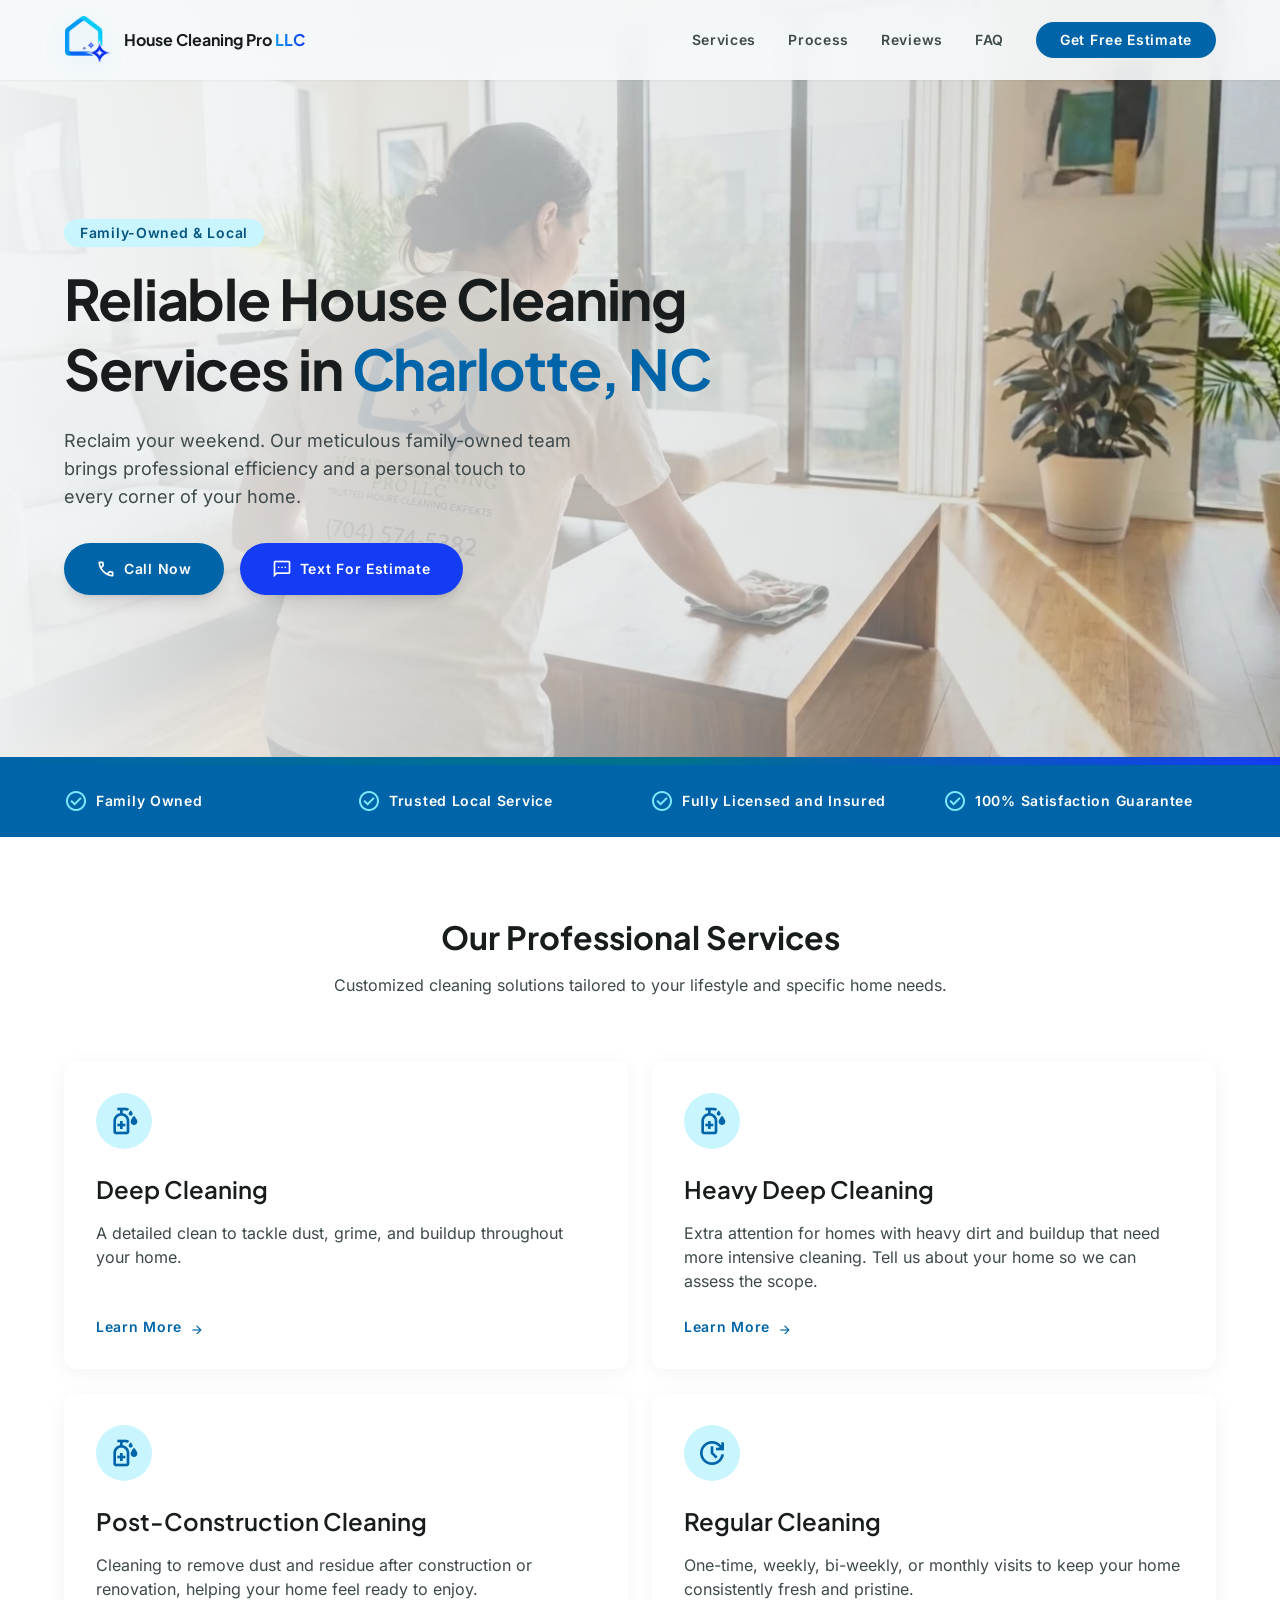
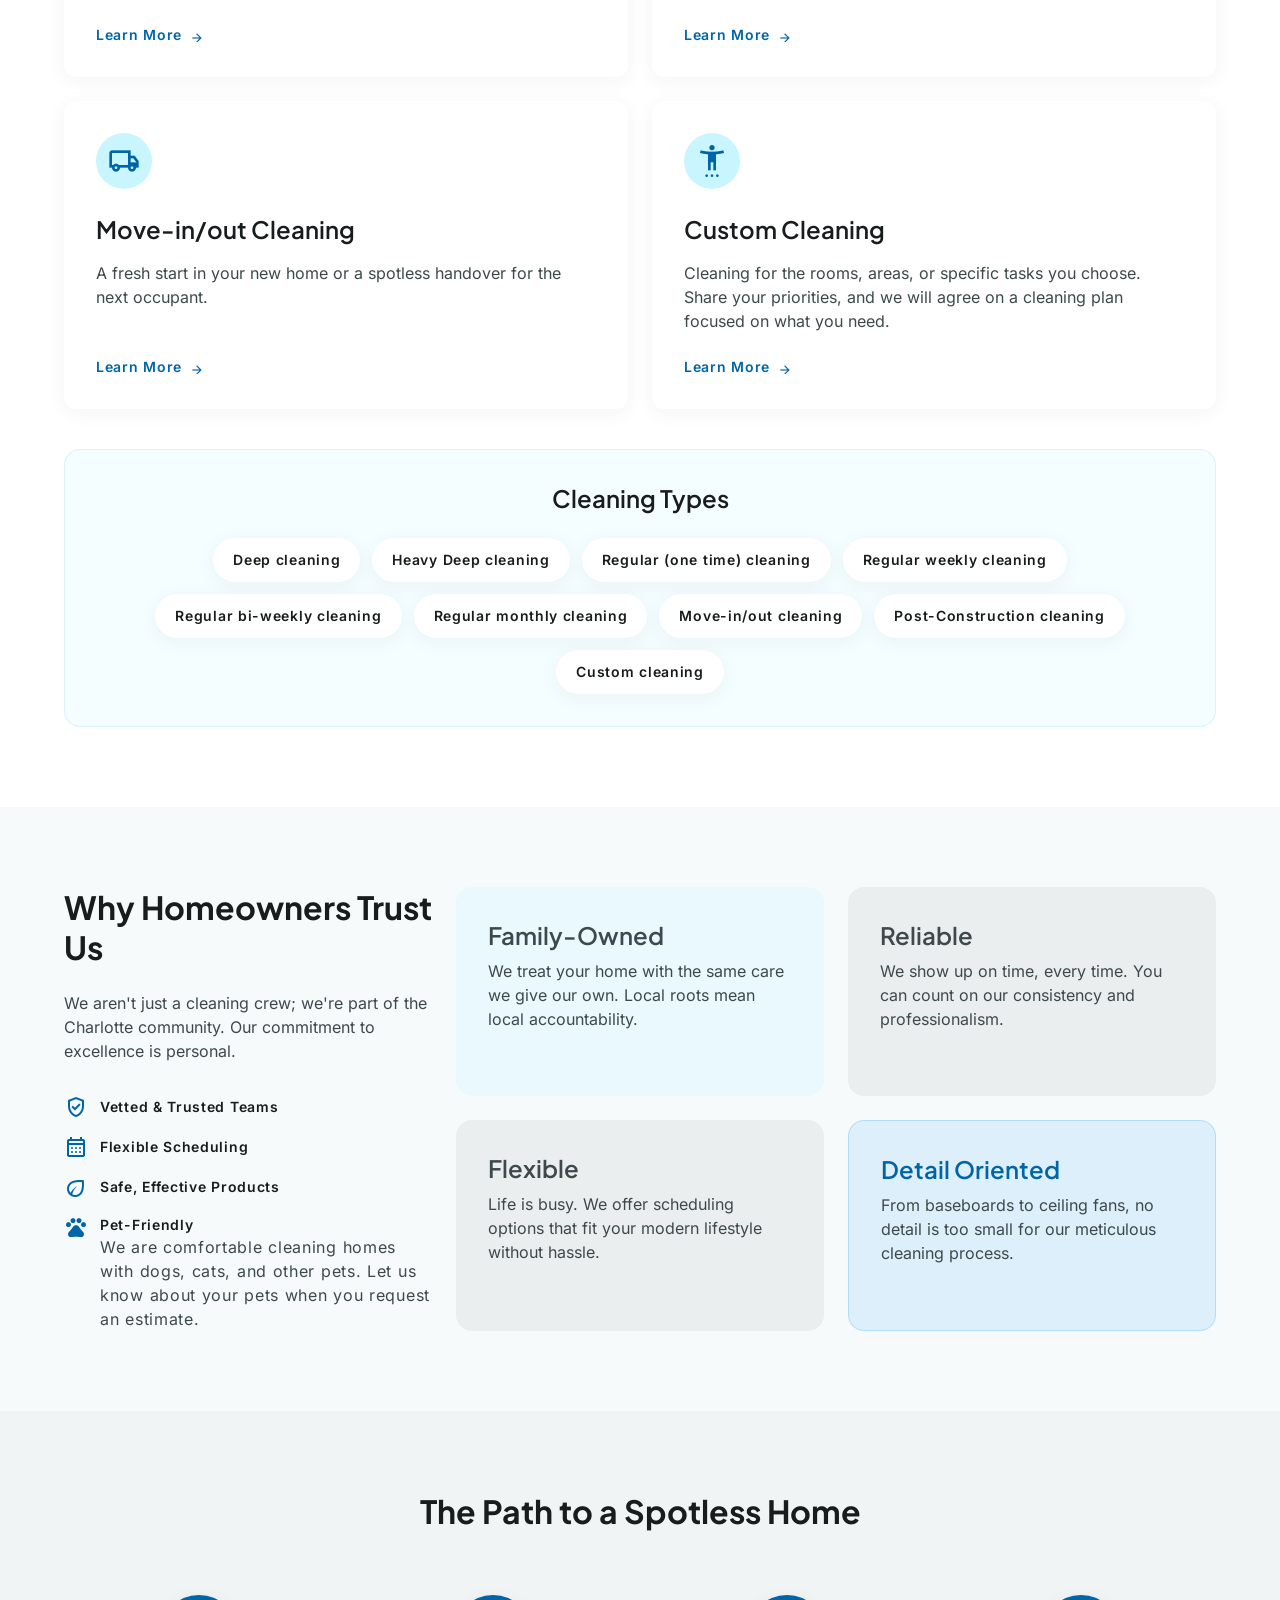
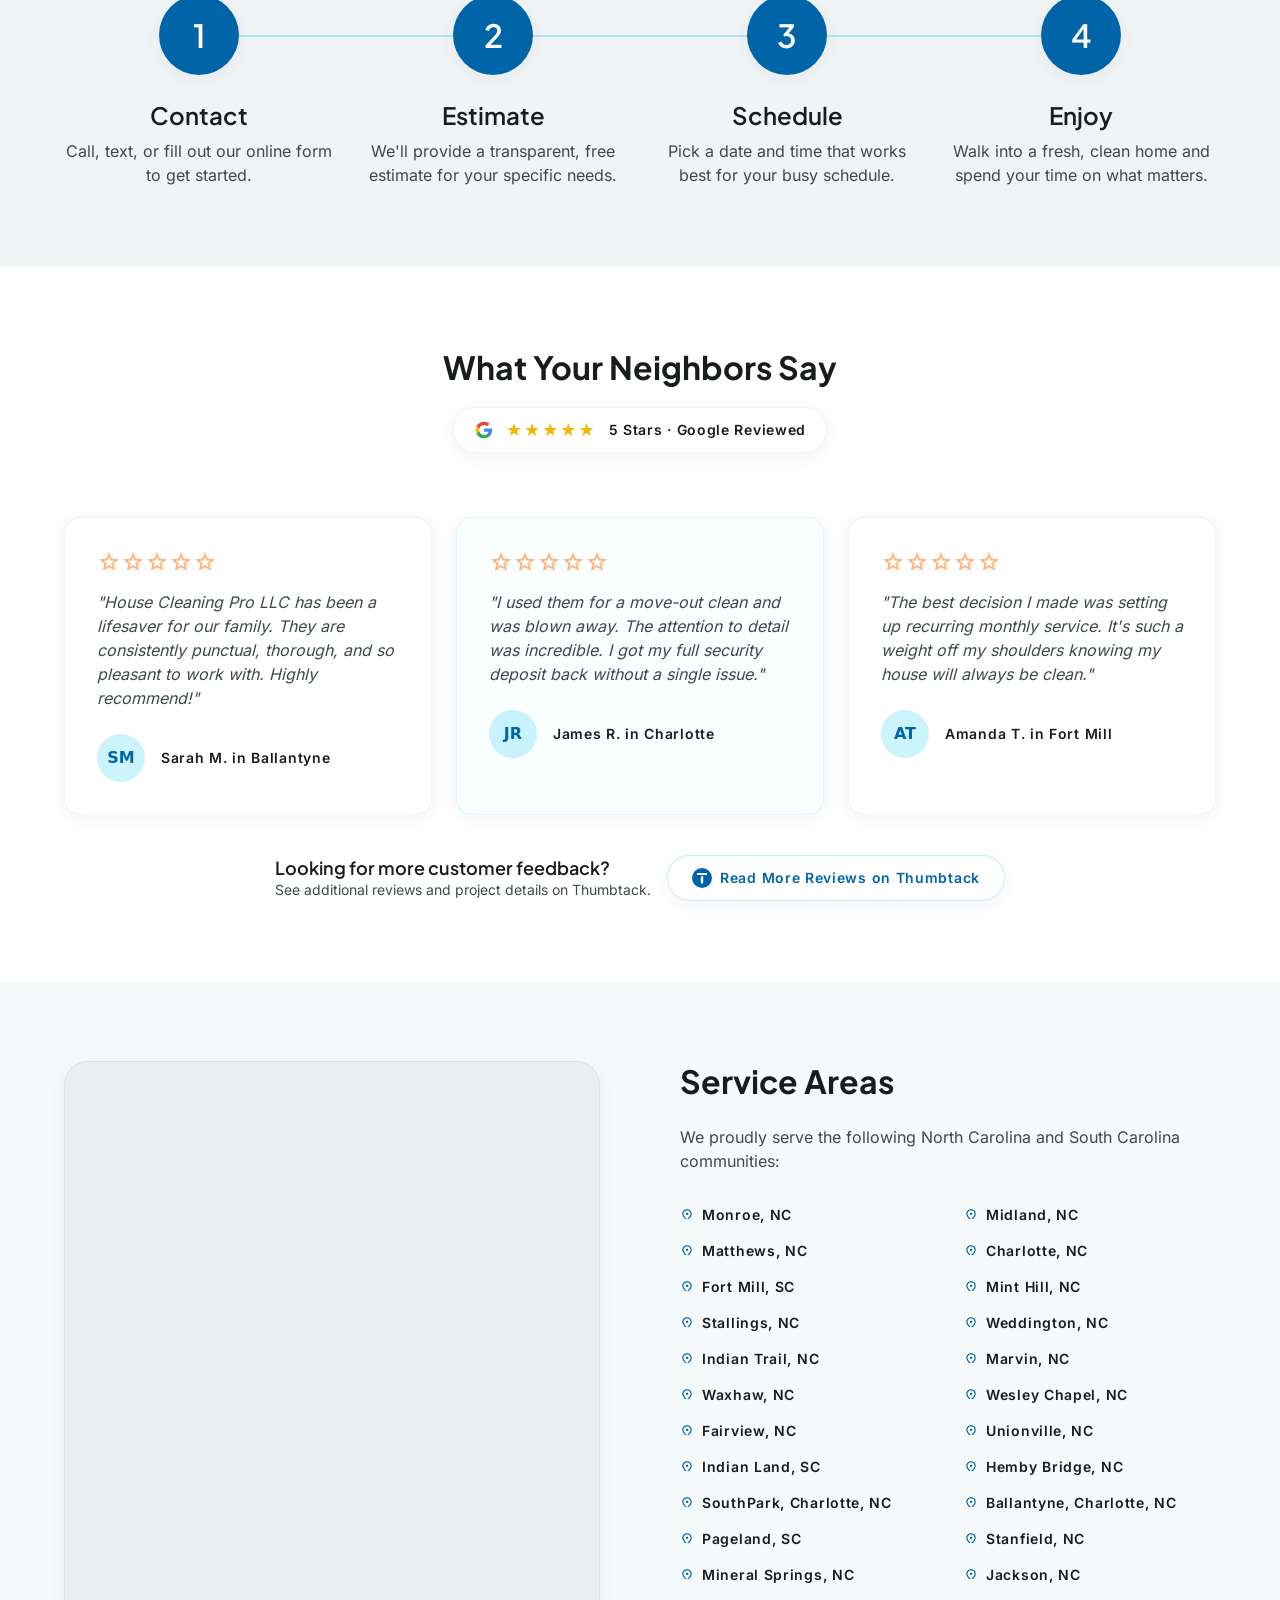
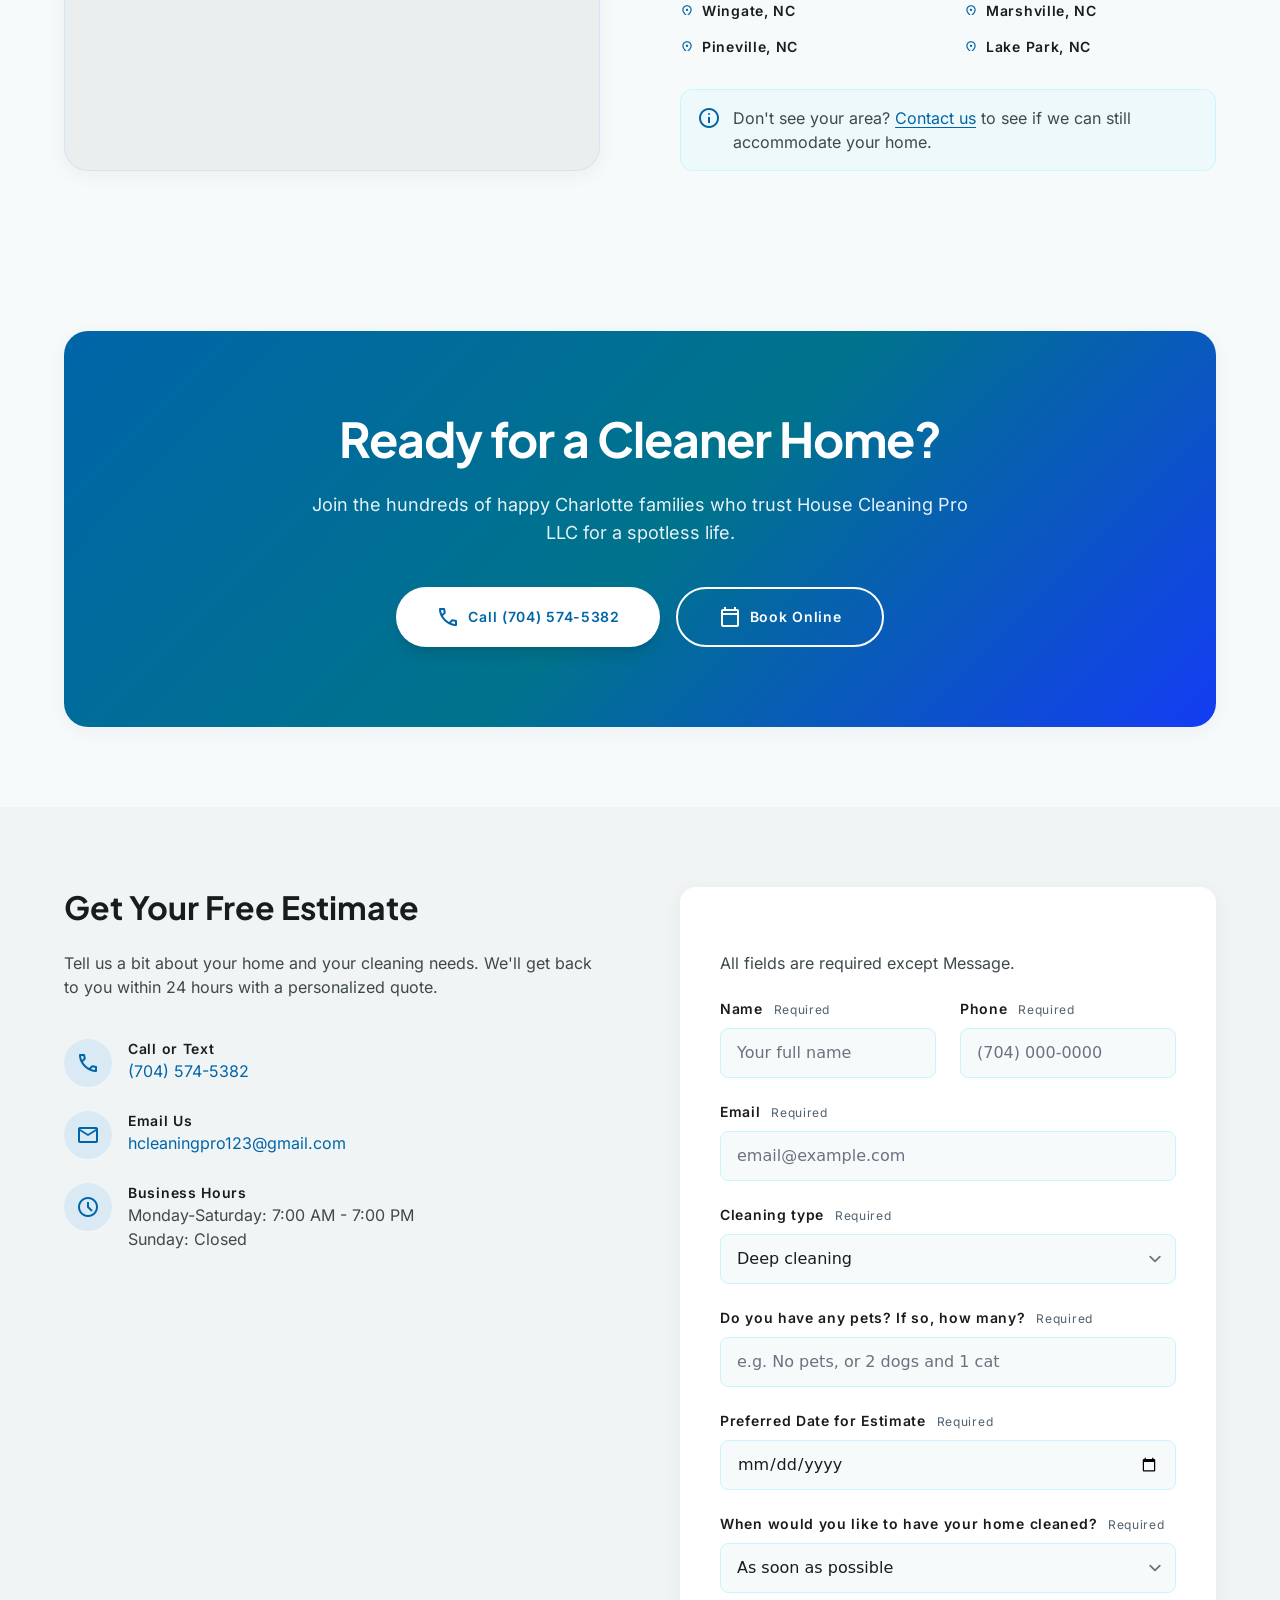
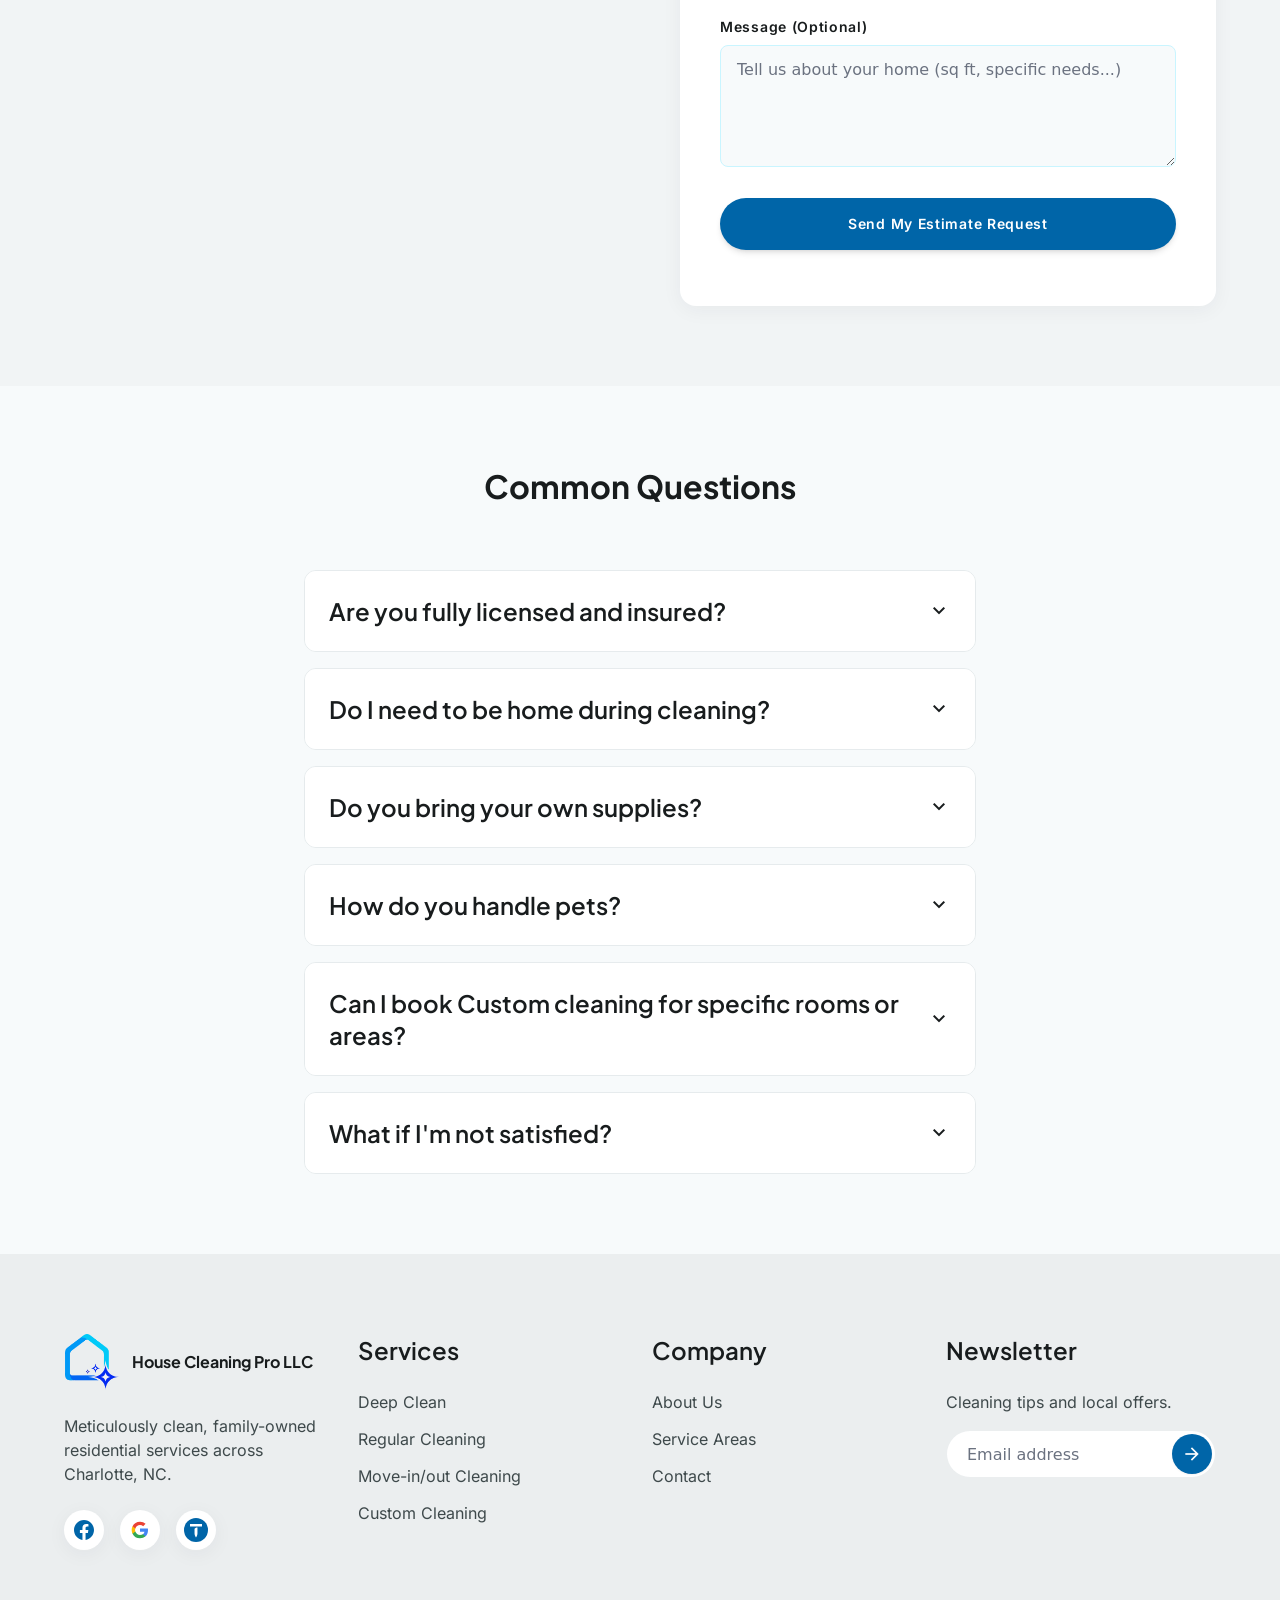
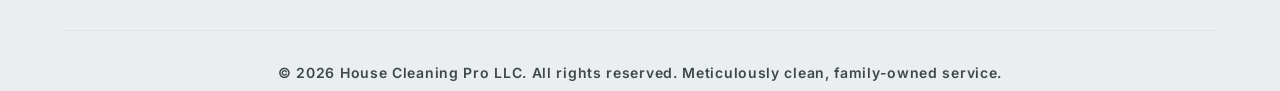
==== commit 1abb6077: "Improve contrast, heading hierarchy and page landmarks" ====
--- a/index.html
+++ b/index.html
@@ -229,7 +229,7 @@
 .border-outline-variant\/30 { border-color: rgba(190, 200, 203, 0.3); }
 .border-secondary-container { --tw-border-opacity: 1; border-color: rgb(201 245 255 / var(--tw-border-opacity, 1)); }
 .border-white { --tw-border-opacity: 1; border-color: rgb(255 255 255 / var(--tw-border-opacity, 1)); }
-.bg-primary { --tw-bg-opacity: 1; background-color: rgb(7 151 238 / var(--tw-bg-opacity, 1)); }
+.bg-primary { --tw-bg-opacity: 1; background-color: rgb(0 101 168 / var(--tw-bg-opacity, 1)); }
 .bg-primary-container\/20 { background-color: rgba(0, 200, 244, 0.2); }
 .bg-primary-container\/30 { background-color: rgba(0, 200, 244, 0.3); }
 .bg-primary\/10 { background-color: rgba(7, 151, 238, 0.1); }
@@ -309,7 +309,7 @@
 .text-on-secondary-container { --tw-text-opacity: 1; color: rgb(7 84 127 / var(--tw-text-opacity, 1)); }
 .text-on-surface { --tw-text-opacity: 1; color: rgb(24 28 29 / var(--tw-text-opacity, 1)); }
 .text-on-surface-variant { --tw-text-opacity: 1; color: rgb(62 73 75 / var(--tw-text-opacity, 1)); }
-.text-primary { --tw-text-opacity: 1; color: rgb(7 151 238 / var(--tw-text-opacity, 1)); }
+.text-primary { --tw-text-opacity: 1; color: rgb(0 101 168 / var(--tw-text-opacity, 1)); }
 .text-primary-fixed-dim { --tw-text-opacity: 1; color: rgb(125 232 255 / var(--tw-text-opacity, 1)); }
 .text-tertiary-container { --tw-text-opacity: 1; color: rgb(255 183 129 / var(--tw-text-opacity, 1)); }
 .text-white { --tw-text-opacity: 1; color: rgb(255 255 255 / var(--tw-text-opacity, 1)); }
@@ -337,16 +337,16 @@
 .hover\:bg-surface-container:hover { --tw-bg-opacity: 1; background-color: rgb(235 238 239 / var(--tw-bg-opacity, 1)); }
 .hover\:bg-surface-container-highest:hover { --tw-bg-opacity: 1; background-color: rgb(224 227 228 / var(--tw-bg-opacity, 1)); }
 .hover\:bg-white\/10:hover { background-color: rgba(255, 255, 255, 0.1); }
-.hover\:text-primary:hover { --tw-text-opacity: 1; color: rgb(7 151 238 / var(--tw-text-opacity, 1)); }
+.hover\:text-primary:hover { --tw-text-opacity: 1; color: rgb(0 101 168 / var(--tw-text-opacity, 1)); }
 .hover\:text-white:hover { --tw-text-opacity: 1; color: rgb(255 255 255 / var(--tw-text-opacity, 1)); }
 .hover\:underline:hover { text-decoration-line: underline; }
 .hover\:opacity-90:hover { opacity: 0.9; }
 .hover\:shadow-md:hover { --tw-shadow: 0 4px 6px -1px rgb(0 0 0 / 0.1), 0 2px 4px -2px rgb(0 0 0 / 0.1); --tw-shadow-colored: 0 4px 6px -1px var(--tw-shadow-color), 0 2px 4px -2px var(--tw-shadow-color); box-shadow: var(--tw-ring-offset-shadow, 0 0 #0000), var(--tw-ring-shadow, 0 0 #0000), var(--tw-shadow); }
-.focus\:border-primary:focus { --tw-border-opacity: 1; border-color: rgb(7 151 238 / var(--tw-border-opacity, 1)); }
+.focus\:border-primary:focus { --tw-border-opacity: 1; border-color: rgb(0 101 168 / var(--tw-border-opacity, 1)); }
 .focus\:ring-1:focus { --tw-ring-offset-shadow: var(--tw-ring-inset) 0 0 0 var(--tw-ring-offset-width) var(--tw-ring-offset-color); --tw-ring-shadow: var(--tw-ring-inset) 0 0 0 calc(1px + var(--tw-ring-offset-width)) var(--tw-ring-color); box-shadow: var(--tw-ring-offset-shadow), var(--tw-ring-shadow), var(--tw-shadow, 0 0 #0000); }
 .focus\:ring-2:focus { --tw-ring-offset-shadow: var(--tw-ring-inset) 0 0 0 var(--tw-ring-offset-width) var(--tw-ring-offset-color); --tw-ring-shadow: var(--tw-ring-inset) 0 0 0 calc(2px + var(--tw-ring-offset-width)) var(--tw-ring-color); box-shadow: var(--tw-ring-offset-shadow), var(--tw-ring-shadow), var(--tw-shadow, 0 0 #0000); }
-.focus\:ring-primary:focus { --tw-ring-opacity: 1; --tw-ring-color: rgb(7 151 238 / var(--tw-ring-opacity, 1)); }
-.focus\:ring-primary\/20:focus { --tw-ring-color: rgb(7 151 238 / 0.2); }
+.focus\:ring-primary:focus { --tw-ring-opacity: 1; --tw-ring-color: rgb(0 101 168 / var(--tw-ring-opacity, 1)); }
+.focus\:ring-primary\/20:focus { --tw-ring-color: rgb(0 101 168 / 0.2); }
 .active\:scale-95:active { --tw-scale-x: .95; --tw-scale-y: .95; transform: translate(var(--tw-translate-x), var(--tw-translate-y)) rotate(var(--tw-rotate)) skewX(var(--tw-skew-x)) skewY(var(--tw-skew-y)) scaleX(var(--tw-scale-x)) scaleY(var(--tw-scale-y)); }
 .group:hover .group-hover\:scale-110 { --tw-scale-x: 1.1; --tw-scale-y: 1.1; transform: translate(var(--tw-translate-x), var(--tw-translate-y)) rotate(var(--tw-rotate)) skewX(var(--tw-skew-x)) skewY(var(--tw-skew-y)) scaleX(var(--tw-scale-x)) scaleY(var(--tw-scale-y)); }
 .dark\:bg-surface-dim:is(.dark *) { --tw-bg-opacity: 1; background-color: rgb(216 219 220 / var(--tw-bg-opacity, 1)); }
@@ -404,6 +404,12 @@
     min-height: 400px;
   }
 }
+
+/* Accessible link contrast and visible keyboard focus. */
+p a { text-decoration: underline; text-underline-offset: .2em; }
+a:focus-visible, button:focus-visible, summary:focus-visible { outline: 3px solid #143cf4; outline-offset: 4px; }
+.skip-link { position: fixed; top: 8px; left: 8px; z-index: 100; padding: 12px 20px; background: #fff; color: #005a96; transform: translateY(-160%); }
+.skip-link:focus { transform: translateY(0); }
 
 </style>
 <!-- END GENERATED STYLES -->
@@ -498,7 +504,7 @@
         -webkit-backdrop-filter: blur(12px);
       }
       .brand-gradient {
-        background-image: linear-gradient(135deg, #0797ee 0%, #00c8f4 52%, #143cf4 100%);
+        background-image: linear-gradient(135deg, #0065a8 0%, #00738c 52%, #143cf4 100%);
       }
       .brand-text {
         background: linear-gradient(90deg, #0797ee, #143cf4);
@@ -748,6 +754,7 @@
 <noscript><iframe src="https://www.googletagmanager.com/ns.html?id=GTM-PZ7J7HFN"
 height="0" width="0" style="display:none;visibility:hidden"></iframe></noscript>
 <!-- End Google Tag Manager (noscript) -->
+<a class="skip-link" href="#main-content">Skip to main content</a>
 <!-- TopNavBar -->
 <header class="fixed top-0 w-full z-50 bg-surface/90 backdrop-blur-md shadow-sm">
 <nav class="flex justify-between items-center w-full max-w-[1280px] mx-auto px-margin-mobile md:px-8 lg:px-margin-desktop py-4">
@@ -764,7 +771,7 @@
 </div>
 <!-- Mobile Menu Toggle -->
 <button aria-label="Menu" aria-expanded="false" aria-controls="mobile-menu" class="md:hidden text-primary" id="menu-toggle">
-<span class="material-symbols-outlined">menu</span>
+<span class="material-symbols-outlined" aria-hidden="true">menu</span>
 </button>
 </nav>
 <div class="hidden md:hidden border-t border-primary/10 bg-white px-margin-mobile py-4" id="mobile-menu">
@@ -774,6 +781,7 @@
 </div>
 </div>
 </header>
+<main id="main-content" tabindex="-1">
 <!-- Hero Section -->
 <section class="relative pt-32 pb-xl overflow-hidden min-h-[85vh] flex items-center">
 <div class="absolute inset-0 z-0">
@@ -795,11 +803,11 @@
                 </p>
 <div class="flex flex-col sm:flex-row gap-4">
 <a class="bg-primary text-on-primary px-8 py-4 rounded-full font-label-md text-label-md flex items-center justify-center gap-2 hover:opacity-90 transition-all active:scale-95 shadow-lg" href="tel:+17045745382">
-<span class="material-symbols-outlined text-[20px]">call</span>
+<span class="material-symbols-outlined text-[20px]" aria-hidden="true">call</span>
                         Call Now
                     </a>
 <a class="bg-secondary text-on-secondary px-8 py-4 rounded-full font-label-md text-label-md flex items-center justify-center gap-2 hover:opacity-90 transition-all active:scale-95 shadow-lg" href="sms:+17045745382">
-<span class="material-symbols-outlined text-[20px]">sms</span>
+<span class="material-symbols-outlined text-[20px]" aria-hidden="true">sms</span>
                         Text For Estimate
                     </a>
 </div>
@@ -810,19 +818,19 @@
 <div class="bg-primary py-6">
 <div class="max-w-[1280px] mx-auto px-margin-mobile md:px-margin-desktop grid grid-cols-1 sm:grid-cols-2 lg:grid-cols-4 gap-5">
 <div class="flex items-center gap-2 text-on-primary font-label-md text-label-md">
-<span class="material-symbols-outlined text-primary-fixed-dim" style="font-variation-settings: 'FILL' 1;">check_circle</span>
+<span class="material-symbols-outlined text-primary-fixed-dim" style="font-variation-settings: 'FILL' 1;" aria-hidden="true">check_circle</span>
                 Family Owned
             </div>
 <div class="flex items-center gap-2 text-on-primary font-label-md text-label-md">
-<span class="material-symbols-outlined text-primary-fixed-dim" style="font-variation-settings: 'FILL' 1;">check_circle</span>
+<span class="material-symbols-outlined text-primary-fixed-dim" style="font-variation-settings: 'FILL' 1;" aria-hidden="true">check_circle</span>
                 Trusted Local Service
             </div>
 <div class="flex items-center gap-2 text-on-primary font-label-md text-label-md">
-<span class="material-symbols-outlined text-primary-fixed-dim" style="font-variation-settings: 'FILL' 1;">check_circle</span>
+<span class="material-symbols-outlined text-primary-fixed-dim" style="font-variation-settings: 'FILL' 1;" aria-hidden="true">check_circle</span>
                 Fully Licensed and Insured
             </div>
 <div class="flex items-center gap-2 text-on-primary font-label-md text-label-md">
-<span class="material-symbols-outlined text-primary-fixed-dim" style="font-variation-settings: 'FILL' 1;">check_circle</span>
+<span class="material-symbols-outlined text-primary-fixed-dim" style="font-variation-settings: 'FILL' 1;" aria-hidden="true">check_circle</span>
                 100% Satisfaction Guarantee
             </div>
 </div>
@@ -838,56 +846,56 @@
 <!-- Service 1 -->
 <div class="bg-white p-8 rounded-xl ambient-shadow ambient-shadow-hover transition-all flex flex-col h-full">
 <div class="w-14 h-14 rounded-full bg-secondary-container flex items-center justify-center text-primary mb-6">
-<span class="material-symbols-outlined text-[32px]">sanitizer</span>
+<span class="material-symbols-outlined text-[32px]" aria-hidden="true">sanitizer</span>
 </div>
 <h3 class="font-headline-md text-headline-md text-on-surface mb-4">Deep Cleaning</h3>
 <p class="font-body-md text-body-md text-on-surface-variant mb-6 flex-grow">A detailed clean to tackle dust, grime, and buildup throughout your home.</p>
-<a class="text-primary font-label-md text-label-md flex items-center gap-2 hover:underline" href="#contact">Learn More <span class="material-symbols-outlined text-sm">arrow_forward</span></a>
+<a class="text-primary font-label-md text-label-md flex items-center gap-2 hover:underline" href="#contact">Learn More <span class="material-symbols-outlined text-sm" aria-hidden="true">arrow_forward</span></a>
 </div>
 <!-- Heavy Deep Cleaning -->
 <div class="bg-white p-8 rounded-xl ambient-shadow ambient-shadow-hover transition-all flex flex-col h-full">
 <div class="w-14 h-14 rounded-full bg-secondary-container flex items-center justify-center text-primary mb-6">
-<span class="material-symbols-outlined text-[32px]">sanitizer</span>
+<span class="material-symbols-outlined text-[32px]" aria-hidden="true">sanitizer</span>
 </div>
 <h3 class="font-headline-md text-headline-md text-on-surface mb-4">Heavy Deep Cleaning</h3>
 <p class="font-body-md text-body-md text-on-surface-variant mb-6 flex-grow">Extra attention for homes with heavy dirt and buildup that need more intensive cleaning. Tell us about your home so we can assess the scope.</p>
-<a class="text-primary font-label-md text-label-md flex items-center gap-2 hover:underline" href="#contact">Learn More <span class="material-symbols-outlined text-sm">arrow_forward</span></a>
+<a class="text-primary font-label-md text-label-md flex items-center gap-2 hover:underline" href="#contact">Learn More <span class="material-symbols-outlined text-sm" aria-hidden="true">arrow_forward</span></a>
 </div>
 <!-- Post-Construction Cleaning -->
 <div class="bg-white p-8 rounded-xl ambient-shadow ambient-shadow-hover transition-all flex flex-col h-full">
 <div class="w-14 h-14 rounded-full bg-secondary-container flex items-center justify-center text-primary mb-6">
-<span class="material-symbols-outlined text-[32px]">sanitizer</span>
+<span class="material-symbols-outlined text-[32px]" aria-hidden="true">sanitizer</span>
 </div>
 <h3 class="font-headline-md text-headline-md text-on-surface mb-4">Post-Construction Cleaning</h3>
 <p class="font-body-md text-body-md text-on-surface-variant mb-6 flex-grow">Cleaning to remove dust and residue after construction or renovation, helping your home feel ready to enjoy.</p>
-<a class="text-primary font-label-md text-label-md flex items-center gap-2 hover:underline" href="#contact">Learn More <span class="material-symbols-outlined text-sm">arrow_forward</span></a>
+<a class="text-primary font-label-md text-label-md flex items-center gap-2 hover:underline" href="#contact">Learn More <span class="material-symbols-outlined text-sm" aria-hidden="true">arrow_forward</span></a>
 </div>
 <!-- Service 2 -->
 <div class="bg-white p-8 rounded-xl ambient-shadow ambient-shadow-hover transition-all flex flex-col h-full">
 <div class="w-14 h-14 rounded-full bg-secondary-container flex items-center justify-center text-primary mb-6">
-<span class="material-symbols-outlined text-[32px]">update</span>
+<span class="material-symbols-outlined text-[32px]" aria-hidden="true">update</span>
 </div>
 <h3 class="font-headline-md text-headline-md text-on-surface mb-4">Regular Cleaning</h3>
 <p class="font-body-md text-body-md text-on-surface-variant mb-6 flex-grow">One-time, weekly, bi-weekly, or monthly visits to keep your home consistently fresh and pristine.</p>
-<a class="text-primary font-label-md text-label-md flex items-center gap-2 hover:underline" href="#contact">Learn More <span class="material-symbols-outlined text-sm">arrow_forward</span></a>
+<a class="text-primary font-label-md text-label-md flex items-center gap-2 hover:underline" href="#contact">Learn More <span class="material-symbols-outlined text-sm" aria-hidden="true">arrow_forward</span></a>
 </div>
 <!-- Service 3 -->
 <div class="bg-white p-8 rounded-xl ambient-shadow ambient-shadow-hover transition-all flex flex-col h-full">
 <div class="w-14 h-14 rounded-full bg-secondary-container flex items-center justify-center text-primary mb-6">
-<span class="material-symbols-outlined text-[32px]">local_shipping</span>
+<span class="material-symbols-outlined text-[32px]" aria-hidden="true">local_shipping</span>
 </div>
 <h3 class="font-headline-md text-headline-md text-on-surface mb-4">Move-in/out Cleaning</h3>
 <p class="font-body-md text-body-md text-on-surface-variant mb-6 flex-grow">A fresh start in your new home or a spotless handover for the next occupant.</p>
-<a class="text-primary font-label-md text-label-md flex items-center gap-2 hover:underline" href="#contact">Learn More <span class="material-symbols-outlined text-sm">arrow_forward</span></a>
+<a class="text-primary font-label-md text-label-md flex items-center gap-2 hover:underline" href="#contact">Learn More <span class="material-symbols-outlined text-sm" aria-hidden="true">arrow_forward</span></a>
 </div>
 <!-- Service 4 -->
 <div class="bg-white p-8 rounded-xl ambient-shadow ambient-shadow-hover transition-all flex flex-col h-full">
 <div class="w-14 h-14 rounded-full bg-secondary-container flex items-center justify-center text-primary mb-6">
-<span class="material-symbols-outlined text-[32px]">settings_accessibility</span>
+<span class="material-symbols-outlined text-[32px]" aria-hidden="true">settings_accessibility</span>
 </div>
 <h3 class="font-headline-md text-headline-md text-on-surface mb-4">Custom Cleaning</h3>
 <p class="font-body-md text-body-md text-on-surface-variant mb-6 flex-grow">Cleaning for the rooms, areas, or specific tasks you choose. Share your priorities, and we will agree on a cleaning plan focused on what you need.</p>
-<a class="text-primary font-label-md text-label-md flex items-center gap-2 hover:underline" href="#contact">Learn More <span class="material-symbols-outlined text-sm">arrow_forward</span></a>
+<a class="text-primary font-label-md text-label-md flex items-center gap-2 hover:underline" href="#contact">Learn More <span class="material-symbols-outlined text-sm" aria-hidden="true">arrow_forward</span></a>
 </div>
 </div>
 <div class="mt-10 rounded-2xl border border-primary/10 bg-secondary-container/20 p-6 md:p-8">
@@ -915,15 +923,15 @@
 <p class="font-body-md text-body-md text-on-surface-variant mb-8">We aren't just a cleaning crew; we're part of the Charlotte community. Our commitment to excellence is personal.</p>
 <ul class="space-y-4">
 <li class="flex items-center gap-3 font-label-md text-label-md text-on-surface">
-<span class="material-symbols-outlined text-primary">verified_user</span>
+<span class="material-symbols-outlined text-primary" aria-hidden="true">verified_user</span>
                             Vetted &amp; Trusted Teams
                         </li>
 <li class="flex items-center gap-3 font-label-md text-label-md text-on-surface">
-<span class="material-symbols-outlined text-primary">calendar_month</span>
+<span class="material-symbols-outlined text-primary" aria-hidden="true">calendar_month</span>
                             Flexible Scheduling
                         </li>
 <li class="flex items-center gap-3 font-label-md text-label-md text-on-surface">
-<span class="material-symbols-outlined text-primary">eco</span>
+<span class="material-symbols-outlined text-primary" aria-hidden="true">eco</span>
                             Safe, Effective Products
                         </li>
 <li class="flex items-start gap-3 font-label-md text-label-md text-on-surface">
@@ -937,19 +945,19 @@
 </div>
 <div class="md:col-span-8 grid grid-cols-1 sm:grid-cols-2 gap-6">
 <div class="bg-secondary-container/30 p-8 rounded-2xl">
-<h4 class="font-headline-md text-headline-md text-on-surface-variant mb-2">Family-Owned</h4>
+<h3 class="font-headline-md text-headline-md text-on-surface-variant mb-2">Family-Owned</h3>
 <p class="font-body-md text-body-md text-on-surface-variant">We treat your home with the same care we give our own. Local roots mean local accountability.</p>
 </div>
 <div class="bg-surface-container p-8 rounded-2xl">
-<h4 class="font-headline-md text-headline-md text-on-surface-variant mb-2">Reliable</h4>
+<h3 class="font-headline-md text-headline-md text-on-surface-variant mb-2">Reliable</h3>
 <p class="font-body-md text-body-md text-on-surface-variant">We show up on time, every time. You can count on our consistency and professionalism.</p>
 </div>
 <div class="bg-surface-container p-8 rounded-2xl">
-<h4 class="font-headline-md text-headline-md text-on-surface-variant mb-2">Flexible</h4>
+<h3 class="font-headline-md text-headline-md text-on-surface-variant mb-2">Flexible</h3>
 <p class="font-body-md text-body-md text-on-surface-variant">Life is busy. We offer scheduling options that fit your modern lifestyle without hassle.</p>
 </div>
 <div class="bg-primary/10 p-8 rounded-2xl border border-primary/20">
-<h4 class="font-headline-md text-headline-md text-primary mb-2">Detail Oriented</h4>
+<h3 class="font-headline-md text-headline-md text-primary mb-2">Detail Oriented</h3>
 <p class="font-body-md text-body-md text-on-surface-variant">From baseboards to ceiling fans, no detail is too small for our meticulous cleaning process.</p>
 </div>
 </div>
@@ -967,25 +975,25 @@
 <!-- Step 1 -->
 <div class="text-center group">
 <div class="w-20 h-20 bg-primary text-on-primary rounded-full flex items-center justify-center font-display-lg text-[32px] mx-auto mb-6 ambient-shadow group-hover:scale-110 transition-transform">1</div>
-<h4 class="font-headline-md text-headline-md text-on-surface mb-2">Contact</h4>
+<h3 class="font-headline-md text-headline-md text-on-surface mb-2">Contact</h3>
 <p class="font-body-md text-body-md text-on-surface-variant">Call, text, or fill out our online form to get started.</p>
 </div>
 <!-- Step 2 -->
 <div class="text-center group">
 <div class="w-20 h-20 bg-primary text-on-primary rounded-full flex items-center justify-center font-display-lg text-[32px] mx-auto mb-6 ambient-shadow group-hover:scale-110 transition-transform">2</div>
-<h4 class="font-headline-md text-headline-md text-on-surface mb-2">Estimate</h4>
+<h3 class="font-headline-md text-headline-md text-on-surface mb-2">Estimate</h3>
 <p class="font-body-md text-body-md text-on-surface-variant">We'll provide a transparent, free estimate for your specific needs.</p>
 </div>
 <!-- Step 3 -->
 <div class="text-center group">
 <div class="w-20 h-20 bg-primary text-on-primary rounded-full flex items-center justify-center font-display-lg text-[32px] mx-auto mb-6 ambient-shadow group-hover:scale-110 transition-transform">3</div>
-<h4 class="font-headline-md text-headline-md text-on-surface mb-2">Schedule</h4>
+<h3 class="font-headline-md text-headline-md text-on-surface mb-2">Schedule</h3>
 <p class="font-body-md text-body-md text-on-surface-variant">Pick a date and time that works best for your busy schedule.</p>
 </div>
 <!-- Step 4 -->
 <div class="text-center group">
 <div class="w-20 h-20 bg-primary text-on-primary rounded-full flex items-center justify-center font-display-lg text-[32px] mx-auto mb-6 ambient-shadow group-hover:scale-110 transition-transform">4</div>
-<h4 class="font-headline-md text-headline-md text-on-surface mb-2">Enjoy</h4>
+<h3 class="font-headline-md text-headline-md text-on-surface mb-2">Enjoy</h3>
 <p class="font-body-md text-body-md text-on-surface-variant">Walk into a fresh, clean home and spend your time on what matters.</p>
 </div>
 </div>
@@ -1007,11 +1015,11 @@
 <!-- Testimonial 1 -->
 <div class="bg-white p-8 rounded-2xl ambient-shadow relative border border-outline-variant/20">
 <div class="flex text-tertiary-container mb-4">
-<span class="material-symbols-outlined" style="font-variation-settings: 'FILL' 1;">star</span>
-<span class="material-symbols-outlined" style="font-variation-settings: 'FILL' 1;">star</span>
-<span class="material-symbols-outlined" style="font-variation-settings: 'FILL' 1;">star</span>
-<span class="material-symbols-outlined" style="font-variation-settings: 'FILL' 1;">star</span>
-<span class="material-symbols-outlined" style="font-variation-settings: 'FILL' 1;">star</span>
+<span class="material-symbols-outlined" style="font-variation-settings: 'FILL' 1;" aria-hidden="true">star</span>
+<span class="material-symbols-outlined" style="font-variation-settings: 'FILL' 1;" aria-hidden="true">star</span>
+<span class="material-symbols-outlined" style="font-variation-settings: 'FILL' 1;" aria-hidden="true">star</span>
+<span class="material-symbols-outlined" style="font-variation-settings: 'FILL' 1;" aria-hidden="true">star</span>
+<span class="material-symbols-outlined" style="font-variation-settings: 'FILL' 1;" aria-hidden="true">star</span>
 </div>
 <p class="font-body-md text-body-md text-on-surface-variant italic mb-6">"House Cleaning Pro LLC has been a lifesaver for our family. They are consistently punctual, thorough, and so pleasant to work with. Highly recommend!"</p>
 <div class="flex items-center gap-4">
@@ -1022,11 +1030,11 @@
 <!-- Testimonial 2 -->
 <div class="bg-secondary-container/10 p-8 rounded-2xl ambient-shadow relative border border-primary/10">
 <div class="flex text-tertiary-container mb-4">
-<span class="material-symbols-outlined" style="font-variation-settings: 'FILL' 1;">star</span>
-<span class="material-symbols-outlined" style="font-variation-settings: 'FILL' 1;">star</span>
-<span class="material-symbols-outlined" style="font-variation-settings: 'FILL' 1;">star</span>
-<span class="material-symbols-outlined" style="font-variation-settings: 'FILL' 1;">star</span>
-<span class="material-symbols-outlined" style="font-variation-settings: 'FILL' 1;">star</span>
+<span class="material-symbols-outlined" style="font-variation-settings: 'FILL' 1;" aria-hidden="true">star</span>
+<span class="material-symbols-outlined" style="font-variation-settings: 'FILL' 1;" aria-hidden="true">star</span>
+<span class="material-symbols-outlined" style="font-variation-settings: 'FILL' 1;" aria-hidden="true">star</span>
+<span class="material-symbols-outlined" style="font-variation-settings: 'FILL' 1;" aria-hidden="true">star</span>
+<span class="material-symbols-outlined" style="font-variation-settings: 'FILL' 1;" aria-hidden="true">star</span>
 </div>
 <p class="font-body-md text-body-md text-on-surface-variant italic mb-6">"I used them for a move-out clean and was blown away. The attention to detail was incredible. I got my full security deposit back without a single issue."</p>
 <div class="flex items-center gap-4">
@@ -1037,11 +1045,11 @@
 <!-- Testimonial 3 -->
 <div class="bg-white p-8 rounded-2xl ambient-shadow relative border border-outline-variant/20">
 <div class="flex text-tertiary-container mb-4">
-<span class="material-symbols-outlined" style="font-variation-settings: 'FILL' 1;">star</span>
-<span class="material-symbols-outlined" style="font-variation-settings: 'FILL' 1;">star</span>
-<span class="material-symbols-outlined" style="font-variation-settings: 'FILL' 1;">star</span>
-<span class="material-symbols-outlined" style="font-variation-settings: 'FILL' 1;">star</span>
-<span class="material-symbols-outlined" style="font-variation-settings: 'FILL' 1;">star</span>
+<span class="material-symbols-outlined" style="font-variation-settings: 'FILL' 1;" aria-hidden="true">star</span>
+<span class="material-symbols-outlined" style="font-variation-settings: 'FILL' 1;" aria-hidden="true">star</span>
+<span class="material-symbols-outlined" style="font-variation-settings: 'FILL' 1;" aria-hidden="true">star</span>
+<span class="material-symbols-outlined" style="font-variation-settings: 'FILL' 1;" aria-hidden="true">star</span>
+<span class="material-symbols-outlined" style="font-variation-settings: 'FILL' 1;" aria-hidden="true">star</span>
 </div>
 <p class="font-body-md text-body-md text-on-surface-variant italic mb-6">"The best decision I made was setting up recurring monthly service. It's such a weight off my shoulders knowing my house will always be clean."</p>
 <div class="flex items-center gap-4">
@@ -1160,7 +1168,7 @@
 </div>
 </div>
 <div class="mt-8 p-4 bg-secondary-container/20 rounded-xl border border-secondary-container flex items-start gap-3">
-<span class="material-symbols-outlined text-primary">info</span>
+<span class="material-symbols-outlined text-primary" aria-hidden="true">info</span>
 <p class="font-body-md text-body-md text-on-surface-variant">Don't see your area? <a class="text-primary underline" href="#contact">Contact us</a> to see if we can still accommodate your home.</p>
 </div>
 </div>
@@ -1175,10 +1183,10 @@
 <p class="font-body-lg text-body-lg mb-10 opacity-90 max-w-2xl mx-auto">Join the hundreds of happy Charlotte families who trust House Cleaning Pro LLC for a spotless life.</p>
 <div class="flex flex-col sm:flex-row gap-4 justify-center">
 <a class="bg-white text-primary px-10 py-4 rounded-full font-label-md text-label-md flex items-center justify-center gap-2 hover:bg-surface-container transition-all active:scale-95 shadow-lg" href="tel:+17045745382">
-<span class="material-symbols-outlined">call</span> Call (704) 574-5382
+<span class="material-symbols-outlined" aria-hidden="true">call</span> Call (704) 574-5382
                     </a>
 <a class="bg-transparent border-2 border-white text-white px-10 py-4 rounded-full font-label-md text-label-md flex items-center justify-center gap-2 hover:bg-white/10 transition-all active:scale-95" href="#contact">
-<span class="material-symbols-outlined">calendar_today</span> Book Online
+<span class="material-symbols-outlined" aria-hidden="true">calendar_today</span> Book Online
                     </a>
 </div>
 </div>
@@ -1194,28 +1202,28 @@
 <div class="space-y-6">
 <div class="flex items-start gap-4">
 <div class="w-12 h-12 rounded-full bg-primary/10 flex items-center justify-center text-primary shrink-0">
-<span class="material-symbols-outlined">call</span>
-</div>
-<div>
-<h4 class="font-label-md text-label-md text-on-surface">Call or Text</h4>
+<span class="material-symbols-outlined" aria-hidden="true">call</span>
+</div>
+<div>
+<h3 class="font-label-md text-label-md text-on-surface">Call or Text</h3>
 <a class="font-body-md text-body-md text-primary" href="tel:+17045745382">(704) 574-5382</a>
 </div>
 </div>
 <div class="flex items-start gap-4">
 <div class="w-12 h-12 rounded-full bg-primary/10 flex items-center justify-center text-primary shrink-0">
-<span class="material-symbols-outlined">mail</span>
-</div>
-<div>
-<h4 class="font-label-md text-label-md text-on-surface">Email Us</h4>
+<span class="material-symbols-outlined" aria-hidden="true">mail</span>
+</div>
+<div>
+<h3 class="font-label-md text-label-md text-on-surface">Email Us</h3>
 <a class="font-body-md text-body-md text-primary hover:underline" href="mailto:hcleaningpro123@gmail.com">hcleaningpro123@gmail.com</a>
 </div>
 </div>
 <div class="flex items-start gap-4">
 <div class="w-12 h-12 rounded-full bg-primary/10 flex items-center justify-center text-primary shrink-0">
-<span class="material-symbols-outlined">schedule</span>
-</div>
-<div>
-<h4 class="font-label-md text-label-md text-on-surface">Business Hours</h4>
+<span class="material-symbols-outlined" aria-hidden="true">schedule</span>
+</div>
+<div>
+<h3 class="font-label-md text-label-md text-on-surface">Business Hours</h3>
 <p class="font-body-md text-body-md text-on-surface-variant">Monday-Saturday: 7:00 AM - 7:00 PM</p>
 <p class="font-body-md text-body-md text-on-surface-variant">Sunday: Closed</p>
 </div>
@@ -1228,7 +1236,6 @@
 <p class="font-body-md text-body-md text-on-surface-variant">All fields are required except Message.</p>
 <p class="field-error" id="estimate-errors" role="alert" hidden>Please complete the required fields and correct the errors below.</p>
 <input type="hidden" name="_subject" value="House Cleaning Pro — New estimate request"/>
-<input type="hidden" name="_cc" value="artyom.khmyz@gmail.com"/>
 <input type="hidden" name="_template" value="table"/>
 <input type="text" name="_honey" hidden tabindex="-1" autocomplete="off"/>
 <div class="grid grid-cols-1 sm:grid-cols-2 gap-6">
@@ -1298,7 +1305,7 @@
 <div class="border border-outline-variant/30 rounded-xl overflow-hidden">
 <button class="w-full flex justify-between items-center p-6 bg-white hover:bg-surface-container transition-colors text-left" onclick="this.nextElementSibling.classList.toggle('hidden'); this.querySelector('span:last-child').classList.toggle('rotate-180')">
 <span class="font-headline-md text-headline-md text-on-surface">Are you fully licensed and insured?</span>
-<span class="material-symbols-outlined transition-transform">expand_more</span>
+<span class="material-symbols-outlined transition-transform" aria-hidden="true">expand_more</span>
 </button>
 <div class="hidden p-6 bg-surface-container-low border-t border-outline-variant/30 font-body-md text-body-md text-on-surface-variant">
                         Yes, House Cleaning Pro LLC is fully licensed and insured. Your home and our staff are protected for your absolute peace of mind.
@@ -1308,7 +1315,7 @@
 <div class="border border-outline-variant/30 rounded-xl overflow-hidden">
 <button class="w-full flex justify-between items-center p-6 bg-white hover:bg-surface-container transition-colors text-left" onclick="this.nextElementSibling.classList.toggle('hidden'); this.querySelector('span:last-child').classList.toggle('rotate-180')">
 <span class="font-headline-md text-headline-md text-on-surface">Do I need to be home during cleaning?</span>
-<span class="material-symbols-outlined transition-transform">expand_more</span>
+<span class="material-symbols-outlined transition-transform" aria-hidden="true">expand_more</span>
 </button>
 <div class="hidden p-6 bg-surface-container-low border-t border-outline-variant/30 font-body-md text-body-md text-on-surface-variant">
                         That is entirely up to you! Many of our clients provide a key or door code, while others prefer to be there. We are comfortable either way.
@@ -1318,7 +1325,7 @@
 <div class="border border-outline-variant/30 rounded-xl overflow-hidden">
 <button class="w-full flex justify-between items-center p-6 bg-white hover:bg-surface-container transition-colors text-left" onclick="this.nextElementSibling.classList.toggle('hidden'); this.querySelector('span:last-child').classList.toggle('rotate-180')">
 <span class="font-headline-md text-headline-md text-on-surface">Do you bring your own supplies?</span>
-<span class="material-symbols-outlined transition-transform">expand_more</span>
+<span class="material-symbols-outlined transition-transform" aria-hidden="true">expand_more</span>
 </button>
 <div class="hidden p-6 bg-surface-container-low border-t border-outline-variant/30 font-body-md text-body-md text-on-surface-variant">
                         Yes, we provide all professional-grade cleaning supplies and equipment. If you have specific eco-friendly products or preferred tools you'd like us to use, we are happy to accommodate.
@@ -1328,7 +1335,7 @@
 <div class="border border-outline-variant/30 rounded-xl overflow-hidden">
 <button class="w-full flex justify-between items-center p-6 bg-white hover:bg-surface-container transition-colors text-left" onclick="this.nextElementSibling.classList.toggle('hidden'); this.querySelector('span:last-child').classList.toggle('rotate-180')">
 <span class="font-headline-md text-headline-md text-on-surface">How do you handle pets?</span>
-<span class="material-symbols-outlined transition-transform">expand_more</span>
+<span class="material-symbols-outlined transition-transform" aria-hidden="true">expand_more</span>
 </button>
 <div class="hidden p-6 bg-surface-container-low border-t border-outline-variant/30 font-body-md text-body-md text-on-surface-variant">
                         Yes, we are Pet Friendly! We are comfortable cleaning homes with dogs, cats, and other pets. Please tell us how many pets you have and share any special instructions. We ask that aggressive pets be safely secured during cleaning.
@@ -1338,7 +1345,7 @@
 <div class="border border-outline-variant/30 rounded-xl overflow-hidden">
 <button class="w-full flex justify-between items-center p-6 bg-white hover:bg-surface-container transition-colors text-left" onclick="this.nextElementSibling.classList.toggle('hidden'); this.querySelector('span:last-child').classList.toggle('rotate-180')">
 <span class="font-headline-md text-headline-md text-on-surface">Can I book Custom cleaning for specific rooms or areas?</span>
-<span class="material-symbols-outlined transition-transform">expand_more</span>
+<span class="material-symbols-outlined transition-transform" aria-hidden="true">expand_more</span>
 </button>
 <div class="hidden p-6 bg-surface-container-low border-t border-outline-variant/30 font-body-md text-body-md text-on-surface-variant">
                         Yes! Custom cleaning focuses on the rooms, areas, or specific tasks you choose. Tell us your priorities when requesting an estimate so we can agree on the scope of your cleaning.
@@ -1348,7 +1355,7 @@
 <div class="border border-outline-variant/30 rounded-xl overflow-hidden">
 <button class="w-full flex justify-between items-center p-6 bg-white hover:bg-surface-container transition-colors text-left" onclick="this.nextElementSibling.classList.toggle('hidden'); this.querySelector('span:last-child').classList.toggle('rotate-180')">
 <span class="font-headline-md text-headline-md text-on-surface">What if I'm not satisfied?</span>
-<span class="material-symbols-outlined transition-transform">expand_more</span>
+<span class="material-symbols-outlined transition-transform" aria-hidden="true">expand_more</span>
 </button>
 <div class="hidden p-6 bg-surface-container-low border-t border-outline-variant/30 font-body-md text-body-md text-on-surface-variant">
                         We offer a 100% satisfaction guarantee. If you are not happy with any part of your service, call us within 24 hours and we will return to make it right at no extra cost.
@@ -1357,6 +1364,7 @@
 </div>
 </div>
 </section>
+</main>
 <!-- Footer -->
 <footer class="bg-surface-container dark:bg-surface-dim pt-xl pb-base">
 <div class="max-w-[1280px] mx-auto px-margin-mobile md:px-margin-desktop">
@@ -1378,7 +1386,7 @@
 </div>
 </div>
 <div>
-<h4 class="font-headline-md text-headline-md text-on-surface mb-6">Services</h4>
+<h2 class="font-headline-md text-headline-md text-on-surface mb-6">Services</h2>
 <ul class="space-y-3">
 <li><a class="font-body-md text-body-md text-on-surface-variant hover:text-primary transition-colors" href="#services">Deep Clean</a></li>
 <li><a class="font-body-md text-body-md text-on-surface-variant hover:text-primary transition-colors" href="#services">Regular Cleaning</a></li>
@@ -1387,7 +1395,7 @@
 </ul>
 </div>
 <div>
-<h4 class="font-headline-md text-headline-md text-on-surface mb-6">Company</h4>
+<h2 class="font-headline-md text-headline-md text-on-surface mb-6">Company</h2>
 <ul class="space-y-3">
 <li><a class="font-body-md text-body-md text-on-surface-variant hover:text-primary transition-colors" href="#why-us">About Us</a></li>
 <li><a class="font-body-md text-body-md text-on-surface-variant hover:text-primary transition-colors" href="#service-areas">Service Areas</a></li>
@@ -1395,12 +1403,11 @@
 </ul>
 </div>
 <div>
-<h4 class="font-headline-md text-headline-md text-on-surface mb-6">Newsletter</h4>
+<h2 class="font-headline-md text-headline-md text-on-surface mb-6">Newsletter</h2>
 <p class="font-body-md text-body-md text-on-surface-variant mb-4">Cleaning tips and local offers.</p>
 <form action="https://formsubmit.co/hcleaningpro123@gmail.com" method="POST" class="relative w-full max-w-[320px]" id="newsletter-form">
 <input type="hidden" name="_next" value="https://cleaningproclt.com/"/>
 <input type="hidden" name="_subject" value="House Cleaning Pro — Newsletter subscription request"/>
-<input type="hidden" name="_cc" value="artyom.khmyz@gmail.com"/>
 <input type="hidden" name="_template" value="table"/>
 <input type="text" name="_honey" hidden tabindex="-1" autocomplete="off"/>
 <label class="sr-only" for="newsletter-email">Email address</label>
@@ -1410,23 +1417,23 @@
 </div>
 </div>
 <div class="pt-8 border-t border-outline-variant/30 text-center">
-<p class="font-label-md text-label-md text-on-surface-variant opacity-70">
+<p class="font-label-md text-label-md text-on-surface-variant">
                     &copy; 2026 House Cleaning Pro LLC. All rights reserved. Meticulously clean, family-owned service.
                 </p>
 </div>
 </div>
 </footer>
 <!-- BottomNavBar (Mobile Only) -->
-<div class="fixed bottom-0 w-full z-50 md:hidden bg-primary shadow-lg h-16 flex justify-around items-center">
+<nav aria-label="Quick contact" class="fixed bottom-0 w-full z-50 md:hidden bg-primary shadow-lg h-16 flex justify-around items-center">
 <a class="flex flex-col items-center justify-center text-on-primary font-bold active:scale-95 transition-all" href="tel:+17045745382">
-<span class="material-symbols-outlined">call</span>
+<span class="material-symbols-outlined" aria-hidden="true">call</span>
 <span class="font-label-md text-label-md">Call Now</span>
 </a>
-<a class="flex flex-col items-center justify-center text-on-primary/80 active:scale-95 transition-all" href="sms:+17045745382">
-<span class="material-symbols-outlined">sms</span>
+<a class="flex flex-col items-center justify-center text-on-primary active:scale-95 transition-all" href="sms:+17045745382">
+<span class="material-symbols-outlined" aria-hidden="true">sms</span>
 <span class="font-label-md text-label-md">Text Us</span>
 </a>
-</div>
+</nav>
 <script>
   // Preserve the full hosting path rather than FormSubmit's origin-only return link.
   if (location.protocol === 'https:' || location.protocol === 'http:') {
